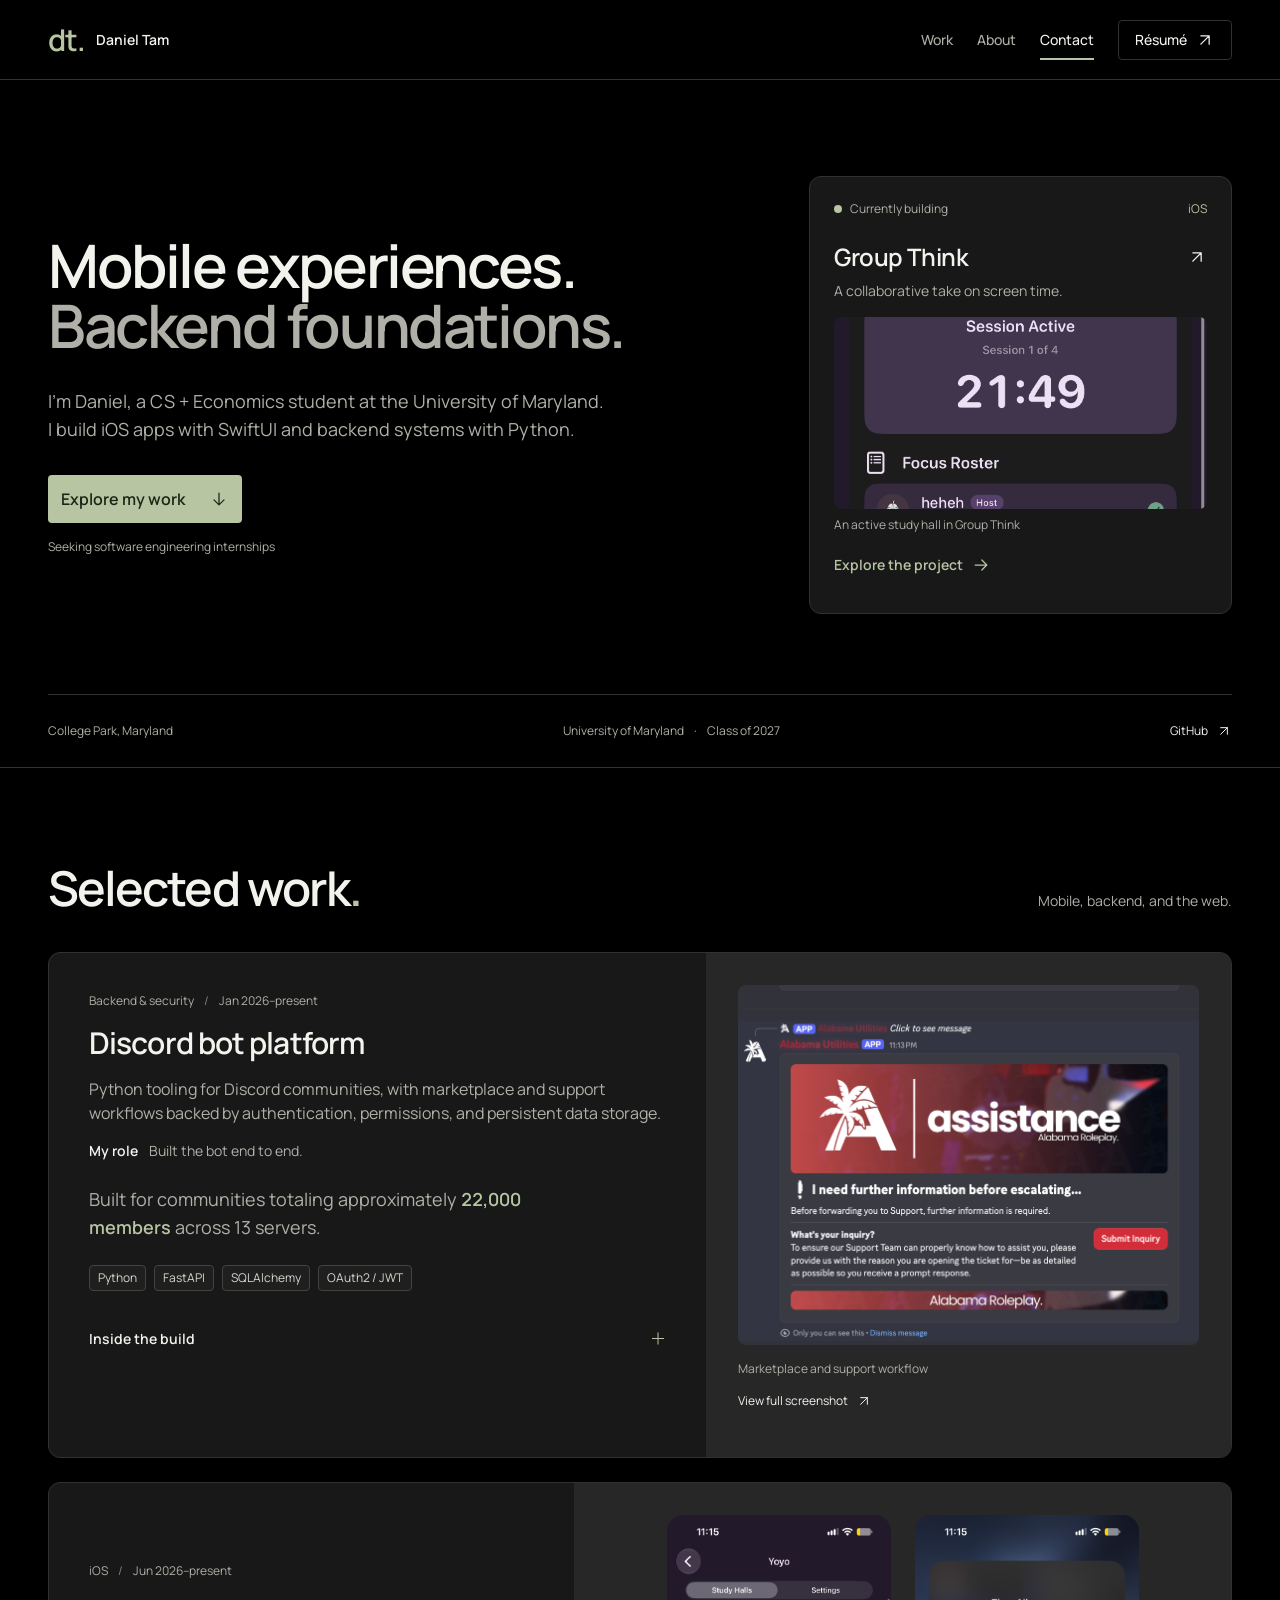
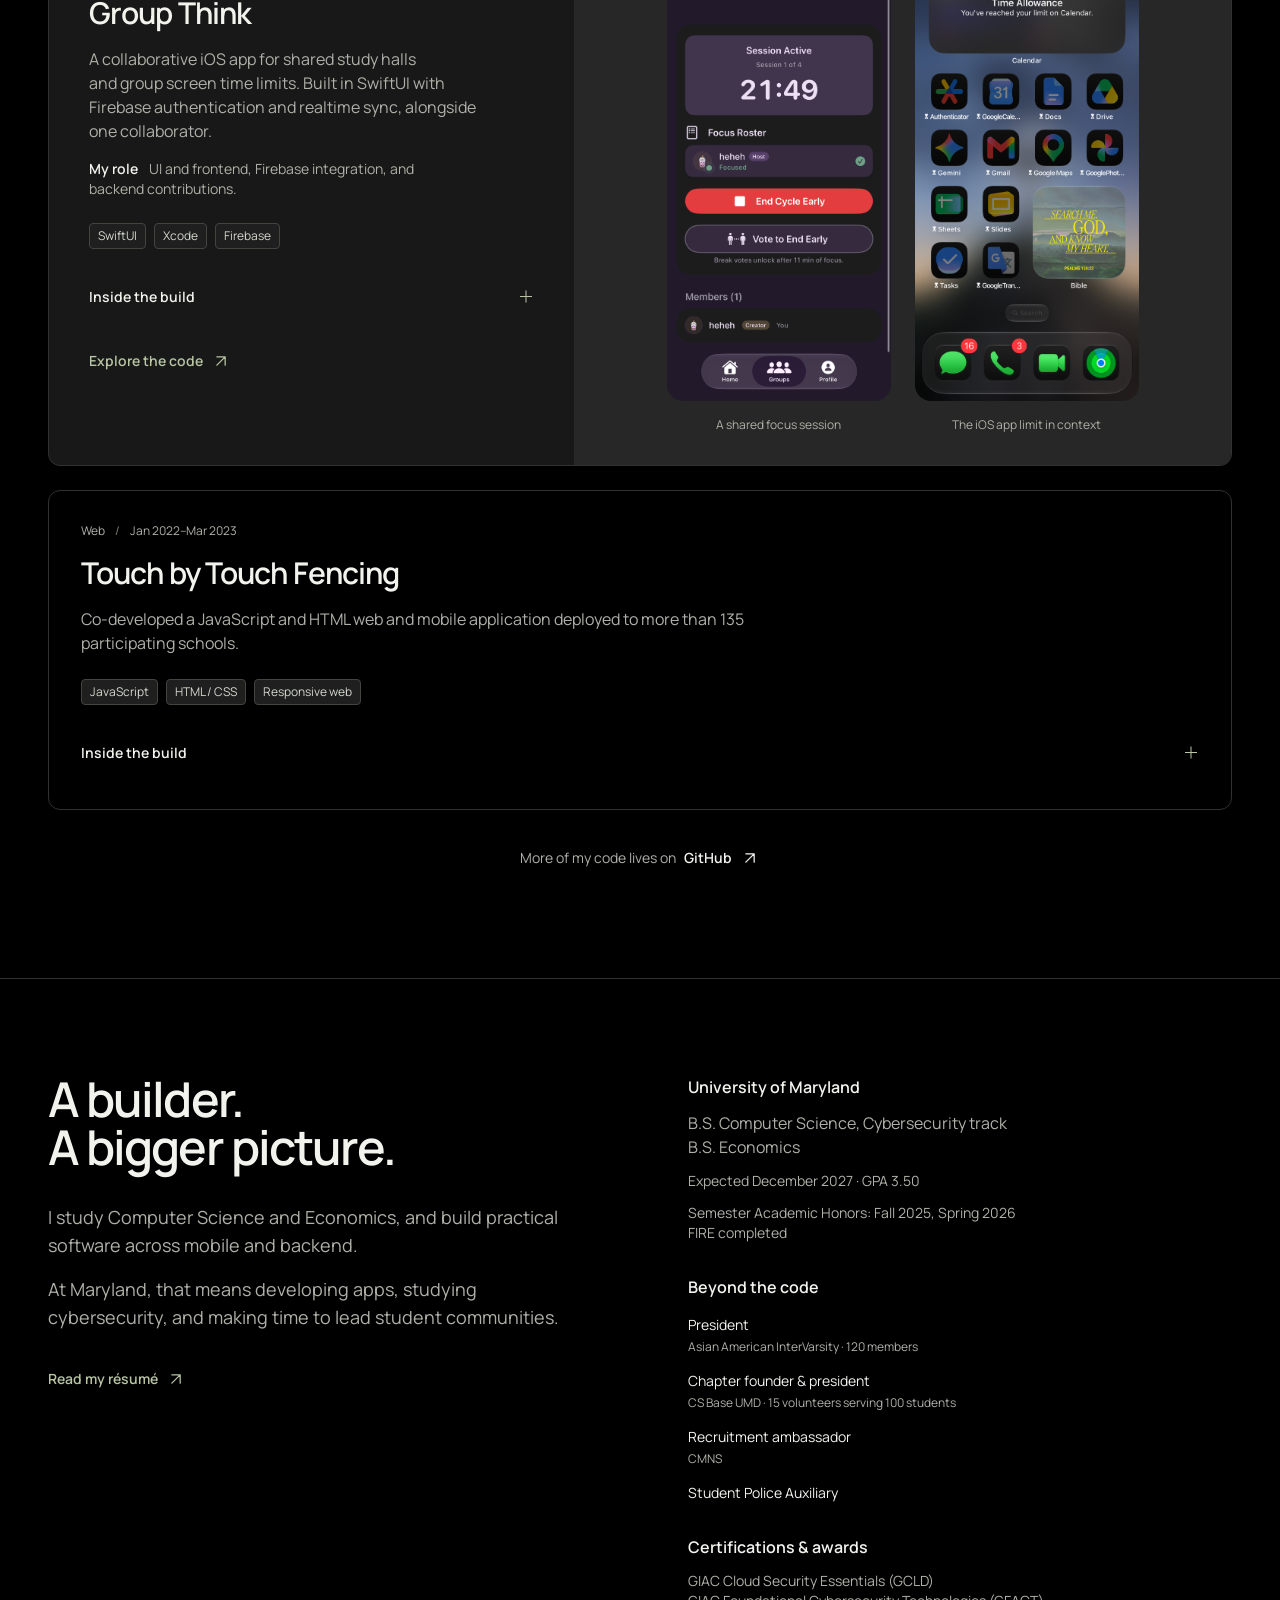
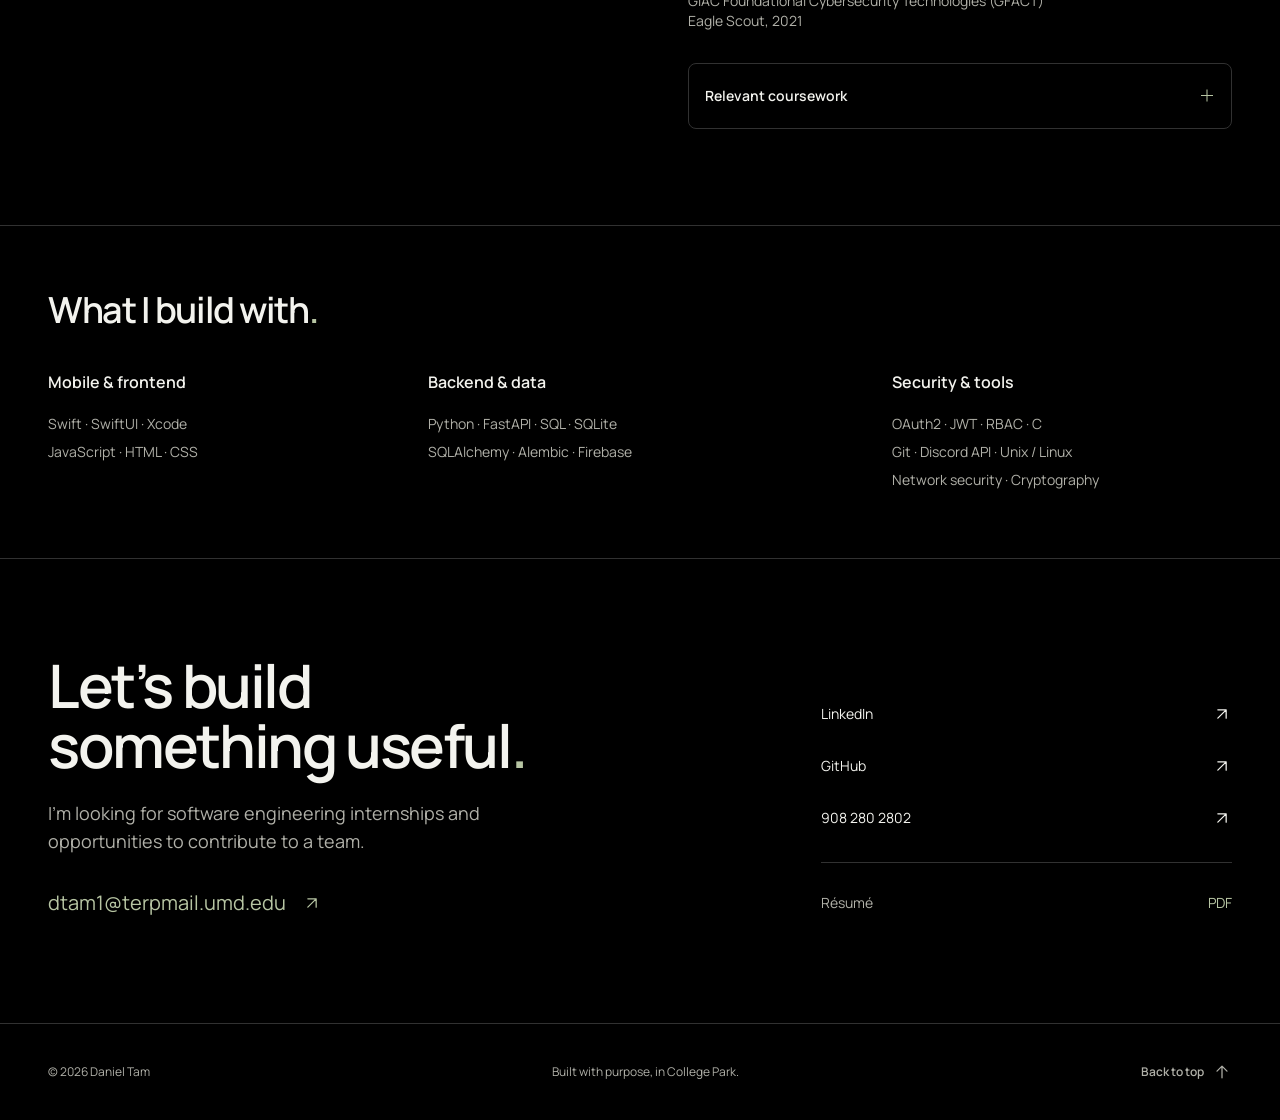
==== index.html @ 9e2cd115 "Upgrade SWE portfolio with real project showcases and accessible navigation" ====
<!DOCTYPE html>
<html lang="en">
  <head>
    <meta charset="UTF-8" />
    <meta name="viewport" content="width=device-width, initial-scale=1.0" />
    <meta name="description" content="Daniel Tam is a Computer Science and Economics student at the University of Maryland building iOS apps and Python backend systems. Explore his software engineering projects." />
    <meta name="theme-color" content="#000000" />
    <meta name="color-scheme" content="dark" />
    <meta property="og:title" content="Daniel Tam | Software engineering portfolio" />
    <meta property="og:description" content="Mobile experiences. Backend foundations. Selected software projects by Daniel Tam, CS + Economics at the University of Maryland." />
    <meta property="og:type" content="website" />
    <meta property="og:url" content="https://dtam27.github.io/portfolio/" />
    <meta property="og:image" content="https://dtam27.github.io/portfolio/assets/social-preview.jpg" />
    <meta property="og:image:width" content="1200" />
    <meta property="og:image:height" content="630" />
    <meta property="og:image:alt" content="Daniel Tam. Mobile experiences. Backend foundations. CS + Economics at the University of Maryland." />
    <meta name="twitter:card" content="summary_large_image" />
    <link rel="canonical" href="https://dtam27.github.io/portfolio/" />
    <title>Daniel Tam | Software engineering portfolio</title>
    <link rel="icon" href="assets/favicon.svg" type="image/svg+xml" />
    <link rel="preload" href="assets/manrope-latin.woff2" as="font" type="font/woff2" crossorigin />
    <link rel="stylesheet" href="styles.css" />
  </head>
  <body>
    <a class="skip-link" href="#main">Skip to content</a>
    <header class="site-header">
      <div class="wrap header-inner">
        <a class="logo" href="#top" aria-label="Daniel Tam, back to top"><span class="monogram" aria-hidden="true">dt.</span><span>Daniel Tam</span></a>
        <button class="nav-toggle" type="button" aria-expanded="false" aria-controls="site-nav" aria-label="Open menu" hidden><span class="nav-toggle-bar" aria-hidden="true"></span><span class="nav-toggle-bar" aria-hidden="true"></span></button>
        <nav class="site-nav" id="site-nav" aria-label="Primary">
          <ul class="nav-list">
            <li><a href="#projects">Work</a></li>
            <li><a href="#about">About</a></li>
            <li><a href="#contact">Contact</a></li>
            <li><a class="nav-resume" href="assets/resume.pdf" target="_blank" rel="noopener noreferrer">Résumé <svg class="icon" aria-hidden="true" viewBox="0 0 24 24"><path d="M7 17 17 7M7 7h10v10" /></svg></a></li>
          </ul>
        </nav>
      </div>
    </header>
    <main id="main" tabindex="-1">
      <section class="hero" id="top" aria-labelledby="hero-heading">
        <div class="wrap hero-layout">
          <div class="hero-copy">
            <h1 id="hero-heading">Mobile experiences.<br /><span>Backend foundations.</span></h1>
            <p class="hero-lede">I’m Daniel, a CS + Economics student at the University of Maryland. I build iOS apps with SwiftUI and backend systems with Python.</p>
            <a class="button button-primary" href="#projects">Explore my work <svg class="icon" aria-hidden="true" viewBox="0 0 24 24"><path d="M12 5v14m-6-6 6 6 6-6" /></svg></a>
            <p class="hero-note">Seeking software engineering internships</p>
          </div>
          <aside class="hero-aside" aria-label="Current project">
            <div class="workbench-top">
              <span class="status-dot" aria-hidden="true"></span>
              <span>Currently building</span>
              <span class="mini-label">iOS</span>
            </div>
            <a class="workbench-title" href="#group-think">Group Think <svg class="icon" aria-hidden="true" viewBox="0 0 24 24"><path d="M7 17 17 7M7 7h10v10" /></svg></a>
            <p>A collaborative take on screen time.</p>
            <a class="hero-project-image" href="#group-think" aria-label="See Group Think project and screenshots"><img src="assets/projects/group-think-study-hall.png" width="1179" height="2556" fetchpriority="high" alt="Group Think study hall showing an active focus session and the focus roster." /></a>
            <p class="workbench-caption">An active study hall in Group Think</p>
            <a class="text-link" href="#group-think">Explore the project <svg class="icon" aria-hidden="true" viewBox="0 0 24 24"><path d="M5 12h14m-6-6 6 6-6 6" /></svg></a>
          </aside>
        </div>
        <div class="wrap hero-foot">
          <span>College Park, Maryland</span>
          <span>University of Maryland <span class="dot-separator" aria-hidden="true">·</span> Class of 2027</span>
          <a href="https://github.com/dtam27" target="_blank" rel="noopener noreferrer">GitHub <svg class="icon" aria-hidden="true" viewBox="0 0 24 24"><path d="M7 17 17 7M7 7h10v10" /></svg></a>
        </div>
      </section>
      <section class="section projects-section" id="projects" aria-labelledby="projects-heading">
        <div class="wrap">
          <div class="section-heading">
            <h2 id="projects-heading">Selected work<span class="heading-period">.</span></h2>
            <p>Mobile, backend, and the web.</p>
          </div>
          <article class="project project-featured" id="discord-platform" aria-labelledby="discord-title">
            <div class="project-copy">
              <p class="project-meta">Backend &amp; security <span aria-hidden="true">/</span> Jan 2026–present</p>
              <h3 id="discord-title">Discord bot platform</h3>
              <p class="project-description">Python tooling for Discord communities, with marketplace and support workflows backed by authentication, permissions, and persistent data storage.</p>
              <p class="project-ownership"><strong>My role</strong> Built the bot end to end.</p>
              <p class="project-evidence">Built for communities totaling approximately <strong>22,000 members</strong> across 13 servers.</p>
              <ul class="tags" aria-label="Core technologies">
                <li>Python</li>
                <li>FastAPI</li>
                <li>SQLAlchemy</li>
                <li>OAuth2 / JWT</li>
              </ul>
              <details class="project-details">
                <summary>Inside the build <span class="details-symbol" aria-hidden="true"></span></summary>
                <div class="details-body">
                  <p>The platform combines Python and the Discord API with FastAPI services. SQLite and SQLAlchemy handle persistence, with Alembic for database migrations.</p>
                  <p>Security work includes OAuth2 and JWT authentication, role based access control, and protections against destructive server actions.</p>
                  <p>Used jishaku for live debugging and hot reloading during development and maintenance.</p>
                  <p class="scope-note">Community reach includes one server with 19,000 members, one with 700, and 11 additional servers. These figures describe combined membership.</p>
                </div>
              </details>
            </div>
            <figure class="bot-screenshot"><a href="assets/projects/discord-marketplace.png" target="_blank" rel="noopener noreferrer" aria-label="Open full Discord marketplace and support screenshot"><img src="assets/projects/discord-marketplace.png" width="928" height="1662" loading="lazy" alt="Discord bot interface showing a marketplace menu and an assistance flow with a Submit Inquiry button." /></a><figcaption>Marketplace and support workflow <a href="assets/projects/discord-marketplace.png" target="_blank" rel="noopener noreferrer">View full screenshot <svg class="icon" aria-hidden="true" viewBox="0 0 24 24"><path d="M7 17 17 7M7 7h10v10" /></svg></a></figcaption></figure>
          </article>
            <article class="project project-mobile" id="group-think" aria-labelledby="group-think-title">
              <div class="project-body">
                <p class="project-meta">iOS <span aria-hidden="true">/</span> Jun 2026–present</p>
                <h3 id="group-think-title">Group Think</h3>
                <p class="project-description">A collaborative iOS app for shared study halls and group screen time limits. Built in SwiftUI with Firebase authentication and realtime sync, alongside one collaborator.</p>
                <p class="project-ownership"><strong>My role</strong> UI and frontend, Firebase integration, and backend contributions.</p>
                <ul class="tags" aria-label="Core technologies">
                  <li>SwiftUI</li>
                  <li>Xcode</li>
                  <li>Firebase</li>
                </ul>
                <details class="project-details">
                  <summary>Inside the build <span class="details-symbol" aria-hidden="true"></span></summary>
                  <div class="details-body">
                    <p>Group Think manages and monitors group screen time limits. SwiftUI provides the native interface, while Firebase supports sign in and realtime state synchronization across devices.</p>
                    <p class="scope-note">An ongoing project, developed with one collaborator since June 2026.</p>
                  </div>
                </details>
                <a class="text-link project-source" href="https://github.com/Eliu1117/GroupThink" target="_blank" rel="noopener noreferrer">Explore the code <svg class="icon" aria-hidden="true" viewBox="0 0 24 24"><path d="M7 17 17 7M7 7h10v10" /></svg></a>
              </div>
              <div class="app-gallery"><figure class="study-hall-shot"><a href="assets/projects/group-think-study-hall.png" target="_blank" rel="noopener noreferrer" aria-label="Open full Group Think study hall screenshot"><img src="assets/projects/group-think-study-hall.png" width="1179" height="2556" loading="lazy" alt="Group Think active study hall with a focus session timer, participant roster, and an option to vote to end the session early." /></a><figcaption>A shared focus session</figcaption></figure><figure class="app-limit-shot"><a href="assets/projects/group-think-app-limit.png" target="_blank" rel="noopener noreferrer" aria-label="Open full iOS app limit screenshot"><img src="assets/projects/group-think-app-limit.png" width="1179" height="2556" loading="lazy" alt="Full iPhone home screen with a Time Allowance notice stating that the Calendar app limit has been reached." /></a><figcaption>The iOS app limit in context</figcaption></figure></div>
            </article>
            <article class="project project-web" id="touch-by-touch" aria-labelledby="fencing-title">
              <div class="project-body">
                <p class="project-meta">Web <span aria-hidden="true">/</span> Jan 2022–Mar 2023</p>
                <h3 id="fencing-title">Touch by Touch Fencing</h3>
                <p class="project-description">Co-developed a JavaScript and HTML web and mobile application deployed to more than 135 participating schools.</p>
                <ul class="tags" aria-label="Core technologies">
                  <li>JavaScript</li>
                  <li>HTML / CSS</li>
                  <li>Responsive web</li>
                </ul>
                <details class="project-details">
                  <summary>Inside the build <span class="details-symbol" aria-hidden="true"></span></summary>
                  <div class="details-body">
                    <p>Co-developed web and mobile experiences using JavaScript and HTML, and ran live competition test cases to validate backend data accuracy.</p>
                    <p class="scope-note">Developer and tester, January 2022 through March 2023.</p>
                  </div>
                </details>
              </div>
            </article>
          <p class="projects-footer">More of my code lives on <a class="text-link" href="https://github.com/dtam27" target="_blank" rel="noopener noreferrer">GitHub <svg class="icon" aria-hidden="true" viewBox="0 0 24 24"><path d="M7 17 17 7M7 7h10v10" /></svg></a></p>
        </div>
      </section>
      <section class="section about-section" id="about" aria-labelledby="about-heading">
        <div class="wrap about-layout">
          <div class="about-intro">
            <h2 id="about-heading">A builder.<br />A bigger picture.</h2>
            <p>I study Computer Science and Economics, and build practical software across mobile and backend.</p>
            <p>At Maryland, that means developing apps, studying cybersecurity, and making time to lead student communities.</p>
            <a class="text-link" href="assets/resume.pdf" target="_blank" rel="noopener noreferrer">Read my résumé <svg class="icon" aria-hidden="true" viewBox="0 0 24 24"><path d="M7 17 17 7M7 7h10v10" /></svg></a>
          </div>
          <div class="about-facts">
            <div class="fact-group">
              <h3>University of Maryland</h3>
              <p>B.S. Computer Science, Cybersecurity track<br />B.S. Economics</p>
              <p class="fact-meta">Expected December 2027 <span aria-hidden="true">·</span> GPA 3.50</p>
              <p class="fact-meta">Semester Academic Honors: Fall 2025, Spring 2026<br />FIRE completed</p>
            </div>
            <div class="fact-group">
              <h3>Beyond the code</h3>
              <ul class="experience-list">
                <li><span>President</span><span>Asian American InterVarsity · 120 members</span></li>
                <li><span>Chapter founder &amp; president</span><span>CS Base UMD · 15 volunteers serving 100 students</span></li>
                <li><span>Recruitment ambassador</span><span>CMNS</span></li>
                <li><span>Student Police Auxiliary</span></li>
              </ul>
            </div>
            <div class="fact-group awards-group">
              <h3>Certifications &amp; awards</h3>
              <p>GIAC Cloud Security Essentials (GCLD)<br />GIAC Foundational Cybersecurity Technologies (GFACT)<br />Eagle Scout, 2021</p>
            </div>
            <details class="coursework">
              <summary>Relevant coursework <span class="details-symbol" aria-hidden="true"></span></summary>
              <p>Programming Language Technologies &amp; Paradigms · Design &amp; Analysis of Computer Algorithms · Economics of Big Data · Econometrics · Computer and Network Security · Cryptography</p>
            </details>
          </div>
        </div>
      </section>
      <section class="section skills-section" id="skills" aria-labelledby="skills-heading">
        <div class="wrap">
          <div class="section-heading">
            <h2 id="skills-heading">What I build with<span class="heading-period">.</span></h2>
          </div>
          <div class="skills-grid">
            <div class="skill-group">
              <h3>Mobile &amp; frontend</h3>
              <p>Swift · SwiftUI · Xcode<br />JavaScript · HTML · CSS</p>
            </div>
            <div class="skill-group">
              <h3>Backend &amp; data</h3>
              <p>Python · FastAPI · SQL · SQLite<br />SQLAlchemy · Alembic · Firebase</p>
            </div>
            <div class="skill-group">
              <h3>Security &amp; tools</h3>
              <p>OAuth2 · JWT · RBAC · C<br />Git · Discord API · Unix / Linux<br />Network security · Cryptography</p>
            </div>
          </div>
        </div>
      </section>
      <section class="section contact-section" id="contact" aria-labelledby="contact-heading">
        <div class="wrap contact-layout">
          <div>
            <h2 id="contact-heading">Let’s build<br />something useful<span class="heading-period">.</span></h2>
            <p>I’m looking for software engineering internships and opportunities to contribute to a team.</p>
            <a class="contact-email" href="mailto:dtam1@terpmail.umd.edu">dtam1@terpmail.umd.edu <svg class="icon" aria-hidden="true" viewBox="0 0 24 24"><path d="M7 17 17 7M7 7h10v10" /></svg></a>
          </div>
          <div class="contact-links">
            <a href="https://linkedin.com/in/dtam27" target="_blank" rel="noopener noreferrer">LinkedIn <svg class="icon" aria-hidden="true" viewBox="0 0 24 24"><path d="M7 17 17 7M7 7h10v10" /></svg></a>
            <a href="https://github.com/dtam27" target="_blank" rel="noopener noreferrer">GitHub <svg class="icon" aria-hidden="true" viewBox="0 0 24 24"><path d="M7 17 17 7M7 7h10v10" /></svg></a>
            <a href="tel:+19082802802">908 280 2802 <svg class="icon" aria-hidden="true" viewBox="0 0 24 24"><path d="M7 17 17 7M7 7h10v10" /></svg></a>
            <div class="resume-downloads" id="resume">
              <span>Résumé</span>
              <div>
                <a href="assets/resume.pdf" target="_blank" rel="noopener noreferrer">PDF</a>
              </div>
            </div>
          </div>
        </div>
      </section>
    </main>
    <footer class="site-footer">
      <div class="wrap footer-inner">
        <p>© <span id="year">2026</span> Daniel Tam</p>
        <span>Built with purpose, in College Park.</span>
        <a class="text-link" href="#top">Back to top <svg class="icon" aria-hidden="true" viewBox="0 0 24 24"><path d="M12 19V5m-6 6 6-6 6 6" /></svg></a>
      </div>
    </footer>
    <script src="app.js" defer></script>
  </body>
</html>
---- styles.css ----
@font-face {
  font-family: Manrope;
  font-style: normal;
  font-weight: 400 700;
  font-display: swap;
  src: url("assets/manrope-latin.woff2") format("woff2")
}

:root {
  --bg: #000000;
  --surface: #181818;
  --surface-hover: #1f1f1f;
  --text: #f3f3ee;
  --muted: #b0b0a8;
  --line: #313131;
  --accent: #b7c5a3;
  --accent-ink: #1b2616;
  --font: Manrope,system-ui,sans-serif;
  --wrap: 1184px;
  --header-h: 80px;
  --ease: cubic-bezier(.32,.72,0,1)
}

*,*::before,*::after {
  box-sizing: border-box
}

html {
  scroll-behavior: smooth;
  scroll-padding-top: calc(var(--header-h) + 24px);
  scrollbar-color: #595e52 var(--bg)
}

body {
  margin: 0;
  background: var(--bg);
  color: var(--text);
  font-family: var(--font);
  font-size: 16px;
  line-height: 24px;
  -webkit-font-smoothing: antialiased
}

::selection {
  background: var(--accent);
  color: var(--accent-ink)
}

a {
  color: inherit;
  text-decoration: none;
  text-underline-offset: 4px;
  transition: color 240ms var(--ease),background-color 240ms var(--ease)
}

@media (hover: hover) and (pointer: fine) {
  a:hover {
    color: var(--accent)
  }
}

a,button,summary {
  touch-action: manipulation;
}

a:active,button:active {
  transform: translateY(1px)
}

a:focus-visible,button:focus-visible,summary:focus-visible {
  outline: 2px solid var(--accent);
  outline-offset: 4px;
  border-radius: 4px
}

[tabindex="-1"]:focus {
  outline: none
}

button {
  font: inherit;
  color: inherit
}

p {
  margin: 0;
  text-wrap: pretty
}

h1,h2,h3 {
  margin: 0;
  font-weight: 600;
  text-wrap: balance
}

ul {
  margin: 0;
  padding: 0;
  list-style: none
}

.wrap {
  width: min(calc(100% - 96px),var(--wrap));
  margin-inline: auto
}

.icon {
  width: 20px;
  height: 20px;
  fill: none;
  stroke: currentColor;
  stroke-width: 1.5;
  stroke-linecap: round;
  stroke-linejoin: round;
  flex: none
}

.text-link {
  display: inline-flex;
  align-items: center;
  gap: 8px;
  min-height: 48px;
  font-size: 14px;
  font-weight: 600
}

.skip-link {
  position: fixed;
  top: 16px;
  left: 16px;
  z-index: 100;
  padding: 12px 16px;
  background: var(--accent);
  color: var(--accent-ink);
  transform: translateY(-200%);
  border-radius: 4px
}

.skip-link:focus {
  transform: translateY(0)
}

.site-header {
  position: sticky;
  top: 0;
  z-index: 20;
  height: var(--header-h);
  background: var(--bg);
  border-bottom: 1px solid var(--line)
}

.header-inner {
  height: 100%;
  display: flex;
  align-items: center;
  justify-content: space-between;
  gap: 24px
}

.logo {
  display: inline-flex;
  align-items: center;
  gap: 12px;
  min-height: 48px;
  font-weight: 600;
  font-size: 14px
}

.monogram {
  color: var(--accent);
  font-size: 30px;
  line-height: 36px;
  letter-spacing: -.04em
}

.nav-list {
  display: flex;
  align-items: center;
  gap: 24px
}

.nav-list a {
  position: relative;
  display: inline-flex;
  align-items: center;
  gap: 8px;
  min-height: 48px;
  color: var(--muted);
  font-size: 14px;
  font-weight: 500
}

.nav-list a[aria-current="location"] {
  color: var(--text)
}

@media (hover: hover) and (pointer: fine) {
  .nav-list a:hover {
    color: var(--text)
  }
}

.nav-list a[aria-current="location"]::after {
  content: "";
  position: absolute;
  bottom: 4px;
  left: 0;
  right: 0;
  height: 2px;
  background: var(--accent)
}

.nav-list .nav-resume {
  color: var(--text);
  padding: 0 16px;
  border: 1px solid var(--line);
  border-radius: 4px;
  min-height: 40px
}

@media (hover: hover) and (pointer: fine) {
  .nav-resume:hover {
    background: var(--surface)
  }
}

.nav-toggle {
  display: none;
  width: 48px;
  height: 48px;
  padding: 0;
  background: none;
  border: 1px solid var(--line);
  border-radius: 4px;
  cursor: pointer;
  position: relative
}

.nav-toggle-bar {
  position: absolute;
  width: 20px;
  height: 1px;
  background: var(--text);
  left: 12px;
  top: 18px;
  transition: transform 200ms var(--ease)
}

.nav-toggle-bar+.nav-toggle-bar {
  top: 26px
}

.nav-toggle[aria-expanded="true"] .nav-toggle-bar {
  transform: translateY(4px) rotate(45deg)
}

.nav-toggle[aria-expanded="true"] .nav-toggle-bar+.nav-toggle-bar {
  transform: translateY(-4px) rotate(-45deg)
}

.hero-layout {
  display: grid;
  grid-template-columns: minmax(0,1.65fr) minmax(0,1fr);
  gap: 64px;
  align-items: center;
  padding-top: 96px;
  padding-bottom: 80px
}

.hero h1 {
  max-width: 680px;
  font-size: 60px;
  line-height: 1;
  letter-spacing: -.04em
}

.hero h1>span {
  color: var(--muted)
}

.hero-lede {
  max-width: 560px;
  margin-top: 32px;
  font-size: 18px;
  line-height: 28px;
  color: var(--muted)
}

.button {
  display: inline-flex;
  align-items: center;
  justify-content: center;
  gap: 24px;
  min-height: 48px;
  padding: 8px 12px;
  font-size: 16px;
  line-height: 24px;
  font-weight: 600;
  border: 1px solid transparent;
  border-radius: 4px;
  transition: background-color 240ms var(--ease),color 240ms var(--ease),transform 240ms var(--ease)
}

.button:active {
  transition-duration: 120ms;
}

summary:active {
  color: var(--accent);
}

.button-primary {
  margin-top: 32px;
  background: var(--accent);
  color: var(--accent-ink)
}

@media (hover: hover) and (pointer: fine) {
  .button-primary:hover {
    background: #cfdbc1;
    color: var(--accent-ink)
  }
}

.hero-note {
  margin-top: 16px;
  font-size: 12px;
  line-height: 16px;
  color: var(--muted)
}

.hero-aside {
  min-width: 0;
  padding: 24px;
  background: var(--surface);
  border: 1px solid var(--line);
  border-radius: 12px
}

.workbench-top {
  display: flex;
  align-items: center;
  gap: 8px;
  font-size: 12px;
  line-height: 16px;
  color: var(--muted)
}

.status-dot {
  width: 8px;
  height: 8px;
  border-radius: 50%;
  background: var(--accent);
  flex: none
}

.mini-label {
  margin-left: auto;
  color: var(--accent)
}

.workbench-title {
  display: flex;
  align-items: center;
  justify-content: space-between;
  gap: 16px;
  margin-top: 24px;
  font-size: 24px;
  line-height: 32px;
  font-weight: 600;
  letter-spacing: -.02em
}

.hero-aside>p:not(.workbench-caption) {
  margin-top: 8px;
  font-size: 14px;
  line-height: 20px;
  color: var(--muted)
}

.workbench-caption {
  font-size: 12px;
  line-height: 16px;
  color: var(--muted);
  margin-top: 8px
}

.hero-aside .text-link {
  margin-top: 8px;
  color: var(--accent)
}

.hero-project-image {
  display: block;
  margin-top: 16px;
  overflow: hidden;
  border-radius: 8px;
}

.hero-project-image img {
  display: block;
  width: 100%;
  height: 192px;
  object-fit: cover;
  object-position: center 35%;
}

.bot-screenshot {
  margin: 0;
  padding: 32px;
  background: #272727;
  align-self: stretch;
}

.bot-screenshot > a {
  display: block;
  border-radius: 8px;
  overflow: hidden;
}

.bot-screenshot img {
  width: 100%;
  height: 360px;
  display: block;
  object-fit: cover;
  object-position: center bottom;
}

.bot-screenshot figcaption {
  display: flex;
  flex-direction: column;
  align-items: flex-start;
  margin-top: 16px;
  color: var(--muted);
  font-size: 12px;
  line-height: 16px;
}

.bot-screenshot figcaption a {
  min-height: 48px;
  display: inline-flex;
  align-items: center;
  gap: 8px;
  color: var(--text);
}

.bot-screenshot figcaption .icon {
  width: 16px;
  height: 16px;
}

.project-mobile {
  display: grid;
  grid-template-columns: 1fr 1.25fr;
  margin-top: 24px;
  background: var(--surface);
}

.project-mobile .project-body {
  padding: 40px;
  align-self: center;
}

.project-source {
  color: var(--accent);
  margin-top: 16px;
}

.app-gallery {
  display: flex;
  align-items: center;
  justify-content: center;
  gap: 24px;
  padding: 32px;
  background: #272727;
  min-width: 0;
}

.app-gallery figure {
  margin: 0;
  min-width: 0;
}

.app-gallery a {
  display: block;
  border-radius: 16px;
}

.app-gallery img {
  display: block;
  width: 224px;
  max-width: 100%;
  height: auto;
  border-radius: 16px;
}

.app-gallery figcaption {
  margin-top: 16px;
  color: var(--muted);
  font-size: 12px;
  line-height: 16px;
  text-align: center;
}

.project-web {
  margin-top: 24px;
}

.project-web .project-description {
  max-width: 72ch;
}

.hero-foot {
  display: flex;
  align-items: center;
  justify-content: space-between;
  gap: 24px;
  border-top: 1px solid var(--line);
  padding-block: 24px;
  font-size: 12px;
  line-height: 16px;
  color: var(--muted)
}

.hero-foot a {
  display: inline-flex;
  align-items: center;
  gap: 8px;
  min-height: 24px;
  color: var(--text)
}

.hero-foot .icon {
  width: 16px;
  height: 16px
}

.dot-separator {
  margin-inline: 8px
}

.section {
  padding-block: 96px;
  border-top: 1px solid var(--line)
}

.section-heading {
  display: flex;
  align-items: baseline;
  justify-content: space-between;
  gap: 24px;
  margin-bottom: 40px
}

.section h2 {
  font-size: 48px;
  line-height: 1;
  letter-spacing: -.04em
}

.heading-period {
  color: var(--accent)
}

.section-heading>p {
  font-size: 14px;
  line-height: 20px;
  color: var(--muted)
}

.project {
  min-width: 0;
  border: 1px solid var(--line);
  border-radius: 12px;
  overflow: hidden
}

.project-featured {
  display: grid;
  grid-template-columns: 1.25fr 1fr;
  background: var(--surface)
}

.project-copy {
  padding: 40px
}

.project-meta {
  font-size: 12px;
  line-height: 16px;
  color: var(--muted)
}

.project-meta>span {
  margin-inline: 8px;
  color: #818579
}

.project h3 {
  margin-top: 16px;
  font-size: 30px;
  line-height: 36px;
  letter-spacing: -.03em
}

.project-description {
  margin-top: 16px;
  color: var(--muted);
  max-width: 65ch
}

.project-ownership {
  margin-top: 16px;
  color: var(--muted);
  font-size: 14px;
  line-height: 20px;
}

.project-ownership strong {
  color: var(--text);
  font-weight: 600;
  margin-right: 8px;
}

.project-evidence {
  margin-top: 24px;
  font-size: 18px;
  line-height: 28px;
  color: var(--muted);
  max-width: 40ch
}

.project-evidence strong {
  font-weight: 600;
  color: var(--accent);
  font-variant-numeric: tabular-nums
}

.tags {
  display: flex;
  flex-wrap: wrap;
  gap: 8px;
  margin-top: 24px
}

.tags li {
  padding: 4px 8px;
  background: var(--surface-hover);
  border: 1px solid #42443e;
  border-radius: 4px;
  font-size: 12px;
  line-height: 16px;
  color: #d4d8cc
}

.project-details {
  margin-top: 24px
}

summary {
  display: flex;
  align-items: center;
  justify-content: space-between;
  gap: 16px;
  list-style: none;
  min-height: 48px;
  cursor: pointer;
  font-size: 14px;
  line-height: 20px;
  font-weight: 600
}

summary::-webkit-details-marker {
  display: none
}

.details-symbol {
  position: relative;
  width: 16px;
  height: 16px;
  flex: none;
  color: var(--accent)
}

.details-symbol::before,.details-symbol::after {
  content: "";
  position: absolute;
  background: currentColor;
  top: 7px;
  left: 2px;
  width: 12px;
  height: 1px;
  transition: transform 180ms var(--ease)
}

.details-symbol::after {
  transform: rotate(90deg)
}

details[open]>summary .details-symbol::after {
  transform: rotate(0)
}

@media (hover: hover) and (pointer: fine) {
  summary:hover {
    color: var(--accent)
  }
}

.details-body {
  padding-top: 8px;
  color: var(--muted);
  font-size: 14px;
  line-height: 20px
}

.details-body p+p {
  margin-top: 16px
}

.scope-note {
  font-size: 12px;
  line-height: 16px
}

.project-body {
  padding: 32px
}

.projects-footer {
  display: flex;
  align-items: center;
  justify-content: center;
  gap: 8px;
  margin-top: 24px;
  color: var(--muted);
  font-size: 14px;
  line-height: 20px
}

.projects-footer a {
  color: var(--text)
}

.about-layout {
  display: grid;
  grid-template-columns: 1fr 1fr;
  gap: 96px
}

.about-intro>p {
  margin-top: 32px;
  font-size: 18px;
  line-height: 28px;
  color: var(--muted);
  max-width: 48ch
}

.about-intro>p+p {
  margin-top: 16px
}

.about-intro .text-link {
  margin-top: 24px;
  color: var(--accent)
}

.fact-group {
  margin-bottom: 32px
}

.fact-group h3,.skill-group h3 {
  font-size: 16px;
  line-height: 24px;
  font-weight: 600
}

.fact-group>p {
  margin-top: 12px;
  color: var(--muted)
}

.fact-group .fact-meta {
  font-size: 14px;
  line-height: 20px
}

.experience-list {
  margin-top: 16px;
  display: grid;
  gap: 16px
}

.experience-list li {
  display: grid;
  gap: 4px;
  font-size: 14px;
  line-height: 20px
}

.experience-list li>span+span {
  font-size: 12px;
  line-height: 16px;
  color: var(--muted)
}

.awards-group p {
  font-size: 14px;
  line-height: 20px
}

.awards-group p>span {
  margin-inline: 8px
}

.coursework {
  padding: 8px 16px;
  border: 1px solid var(--line);
  border-radius: 8px
}

.coursework>p {
  padding-bottom: 16px;
  font-size: 14px;
  line-height: 20px;
  color: var(--muted)
}

.skills-section {
  padding-block: 64px
}

.skills-section h2 {
  font-size: 36px;
  line-height: 40px
}

.skills-grid {
  display: grid;
  grid-template-columns: 1fr 1.25fr 1fr;
  gap: 40px
}

.skill-group p {
  margin-top: 16px;
  font-size: 14px;
  line-height: 28px;
  color: var(--muted)
}

.contact-layout {
  display: grid;
  grid-template-columns: 1.65fr 1fr;
  gap: 96px;
  align-items: end
}

.contact-section h2 {
  font-size: 60px;
  line-height: 1
}

.contact-section p {
  margin-top: 24px;
  max-width: 48ch;
  font-size: 18px;
  line-height: 28px;
  color: var(--muted)
}

.contact-email {
  display: inline-flex;
  align-items: center;
  gap: 16px;
  min-height: 48px;
  margin-top: 24px;
  color: var(--accent);
  font-size: 20px;
  line-height: 28px;
  overflow-wrap: anywhere
}

.contact-links {
  display: flex;
  flex-direction: column;
  gap: 4px
}

.contact-links>a {
  display: flex;
  align-items: center;
  justify-content: space-between;
  gap: 16px;
  min-height: 48px;
  font-size: 14px;
  line-height: 20px
}

.resume-downloads {
  display: flex;
  align-items: center;
  justify-content: space-between;
  gap: 16px;
  margin-top: 16px;
  padding-top: 16px;
  border-top: 1px solid var(--line);
  font-size: 14px;
  line-height: 20px
}

.resume-downloads>span {
  color: var(--muted)
}

.resume-downloads>div {
  display: flex;
  gap: 16px
}

.resume-downloads a {
  display: inline-flex;
  align-items: center;
  min-height: 48px;
  color: var(--accent)
}

.site-footer {
  border-top: 1px solid var(--line);
  padding-block: 24px
}

.footer-inner {
  display: flex;
  align-items: center;
  justify-content: space-between;
  gap: 24px;
  font-size: 12px;
  line-height: 16px;
  color: var(--muted)
}

.footer-inner .text-link {
  font-size: 12px
}

@media(max-width:1100px) {
  .hero-layout {
    gap: 40px;
    grid-template-columns: 1.5fr 1fr
  }

  .hero h1 {
    font-size: 48px
  }

  .about-layout,.contact-layout {
    gap: 48px
  }

  .project-copy {
    padding: 32px
  }

  .skills-grid {
    gap: 24px
  }

  .contact-section h2 {
    font-size: 48px
  }
}

@media(max-width:800px) {
  :root {
    --header-h: 72px
  }

  .wrap {
    width: calc(100% - 48px)
  }

  .hero-layout {
    padding-top: 64px;
    padding-bottom: 48px;
    grid-template-columns: 1fr;
    gap: 40px
  }

  .hero h1 {
    font-size: 60px
  }

  .hero-lede {
    max-width: 560px
  }

  .hero-aside {
    max-width: none;
    display: grid;
    grid-template-columns: 1fr auto;
    column-gap: 24px;
    align-items: start
  }

  .workbench-top {
    grid-column: 1/-1
  }

  .workbench-title {
    grid-column: 1;
    justify-content: start
  }

  .hero-aside>p:not(.workbench-caption) {
    grid-column: 1
  }

  .workbench-caption {
    grid-column: 1
  }

  .hero-project-image {
    grid-column: 2;
    grid-row: 2 / 6;
    width: 208px;
  }

  .hero-project-image img {
    height: 208px;
  }

  .hero-aside .text-link {
    grid-column: 1
  }

  .hero-foot {
    flex-wrap: wrap;
    gap: 16px
  }

  .hero-foot>span:nth-child(2) {
    display: none
  }

  .section {
    padding-block: 64px
  }

  .project-featured {
    grid-template-columns: 1fr
  }

  .project-body {
    padding: 24px
  }

  .project h3 {
    font-size: 24px;
    line-height: 32px
  }

  .about-layout {
    gap: 48px
  }

  .about-intro h2 {
    font-size: 36px;
    line-height: 40px
  }

  .about-intro>p {
    font-size: 16px;
    line-height: 24px
  }

  .skills-grid {
    grid-template-columns: 1fr 1fr
  }

  .contact-layout {
    grid-template-columns: 1fr;
    gap: 32px
  }

  .contact-links {
    max-width: 480px
  }

  .contact-section h2 {
    font-size: 48px
  }

  .footer-inner>span {
    display: none
  }
}

@media(max-width:600px) {
  .header-inner {
    gap: 16px;
    position: relative
  }

  .logo {
    gap: 8px
  }

  .nav-list {
    gap: 16px
  }

  .nav-list a {
    font-size: 12px
  }

  .nav-list .nav-resume {
    padding: 0 8px
  }

  .site-header.has-menu .nav-toggle:not([hidden]) {
    display: block
  }

  .site-header.has-menu .site-nav {
    display: none;
    position: absolute;
    inset: calc(var(--header-h) - 1px) -24px auto;
    padding: 16px 24px 24px;
    background: var(--bg);
    border-bottom: 1px solid var(--line)
  }

  .site-header.has-menu .site-nav.is-open {
    display: block
  }

  .site-header.has-menu .nav-list {
    flex-direction: column;
    align-items: stretch;
    gap: 8px
  }

  .site-header.has-menu .nav-list a {
    display: flex;
    font-size: 18px;
    line-height: 28px;
    padding: 8px 12px
  }

  .site-header.has-menu .nav-list a[aria-current="location"]::after {
    display: none
  }

  .site-header.has-menu .nav-list .nav-resume {
    justify-content: space-between;
    margin-top: 8px
  }

  .hero-layout {
    padding-top: 48px;
    padding-bottom: 40px;
    gap: 40px
  }

  .hero h1 {
    font-size: 36px;
    line-height: 40px;
    letter-spacing: -.04em
  }

  .hero-lede {
    margin-top: 24px;
    font-size: 16px;
    line-height: 24px
  }

  .button-primary {
    margin-top: 24px
  }

  .hero-aside {
    display: block;
    padding: 24px
  }

  .hero-project-image {
    width: auto;
  }

  .hero-project-image img {
    height: 176px;
  }

  .project-mobile {
    grid-template-columns: 1fr;
  }

  .project-mobile .project-body {
    padding: 24px;
  }

  .app-gallery {
    padding: 24px;
    gap: 16px;
  }

  .bot-screenshot {
    padding: 24px;
  }

  .bot-screenshot img {
    height: 320px;
  }

  .site-header:not(.has-menu) {
    height: auto;
  }

  .site-header:not(.has-menu) .header-inner {
    flex-wrap: wrap;
    gap: 0;
  }

  .site-header:not(.has-menu) .site-nav {
    width: 100%;
  }

  .site-header:not(.has-menu) .nav-list {
    justify-content: space-between;
  }

  .workbench-title {
    justify-content: space-between
  }

  .hero-foot {
    padding-block: 16px
  }

  .hero-foot a {
    min-height: 48px
  }

  .section-heading {
    display: block;
    margin-bottom: 32px
  }

  .section h2 {
    font-size: 36px;
    line-height: 40px
  }

  .section-heading>p {
    margin-top: 12px
  }

  .project-copy {
    padding: 24px
  }

  .project-evidence {
    font-size: 16px;
    line-height: 24px
  }

  .project-body {
    padding: 24px
  }

  .about-layout {
    grid-template-columns: 1fr;
    gap: 40px
  }

  .about-intro>p {
    margin-top: 24px
  }

  .about-intro>p+p {
    margin-top: 16px
  }

  .fact-group {
    margin-bottom: 24px
  }

  .skills-grid {
    grid-template-columns: 1fr;
    gap: 32px
  }

  .skills-section h2 {
    font-size: 30px;
    line-height: 36px
  }

  .skills-section .section-heading {
    margin-bottom: 32px
  }

  .skill-group p {
    margin-top: 8px
  }

  .contact-section h2 {
    font-size: 36px;
    line-height: 40px
  }

  .contact-section p {
    font-size: 16px;
    line-height: 24px
  }

  .contact-email {
    font-size: 16px;
    line-height: 24px;
    gap: 8px
  }

  .footer-inner {
    gap: 16px
  }

  .footer-inner .text-link {
    gap: 8px
  }
}

@media(max-width:360px) {
  .wrap {
    width: calc(100% - 32px)
  }

  .site-header:not(.has-menu) .header-inner {
    flex-wrap: wrap;
    height: auto;
    gap: 0
  }

  .site-header:not(.has-menu) {
    height: auto
  }

  .hero h1 {
    font-size: 30px;
    line-height: 36px
  }

  .hero-aside {
    padding: 16px
  }

  .project-copy,.project-body {
    padding: 16px
  }

  .project-meta>span {
    margin-inline: 4px
  }

  .site-header.has-menu .site-nav {
    left: -16px;
    right: -16px
  }
}

@media(prefers-reduced-motion:reduce) {
  html {
    scroll-behavior: auto
  }

  *,*::before,*::after {
    animation: none!important;
    transition: none!important
  }
}
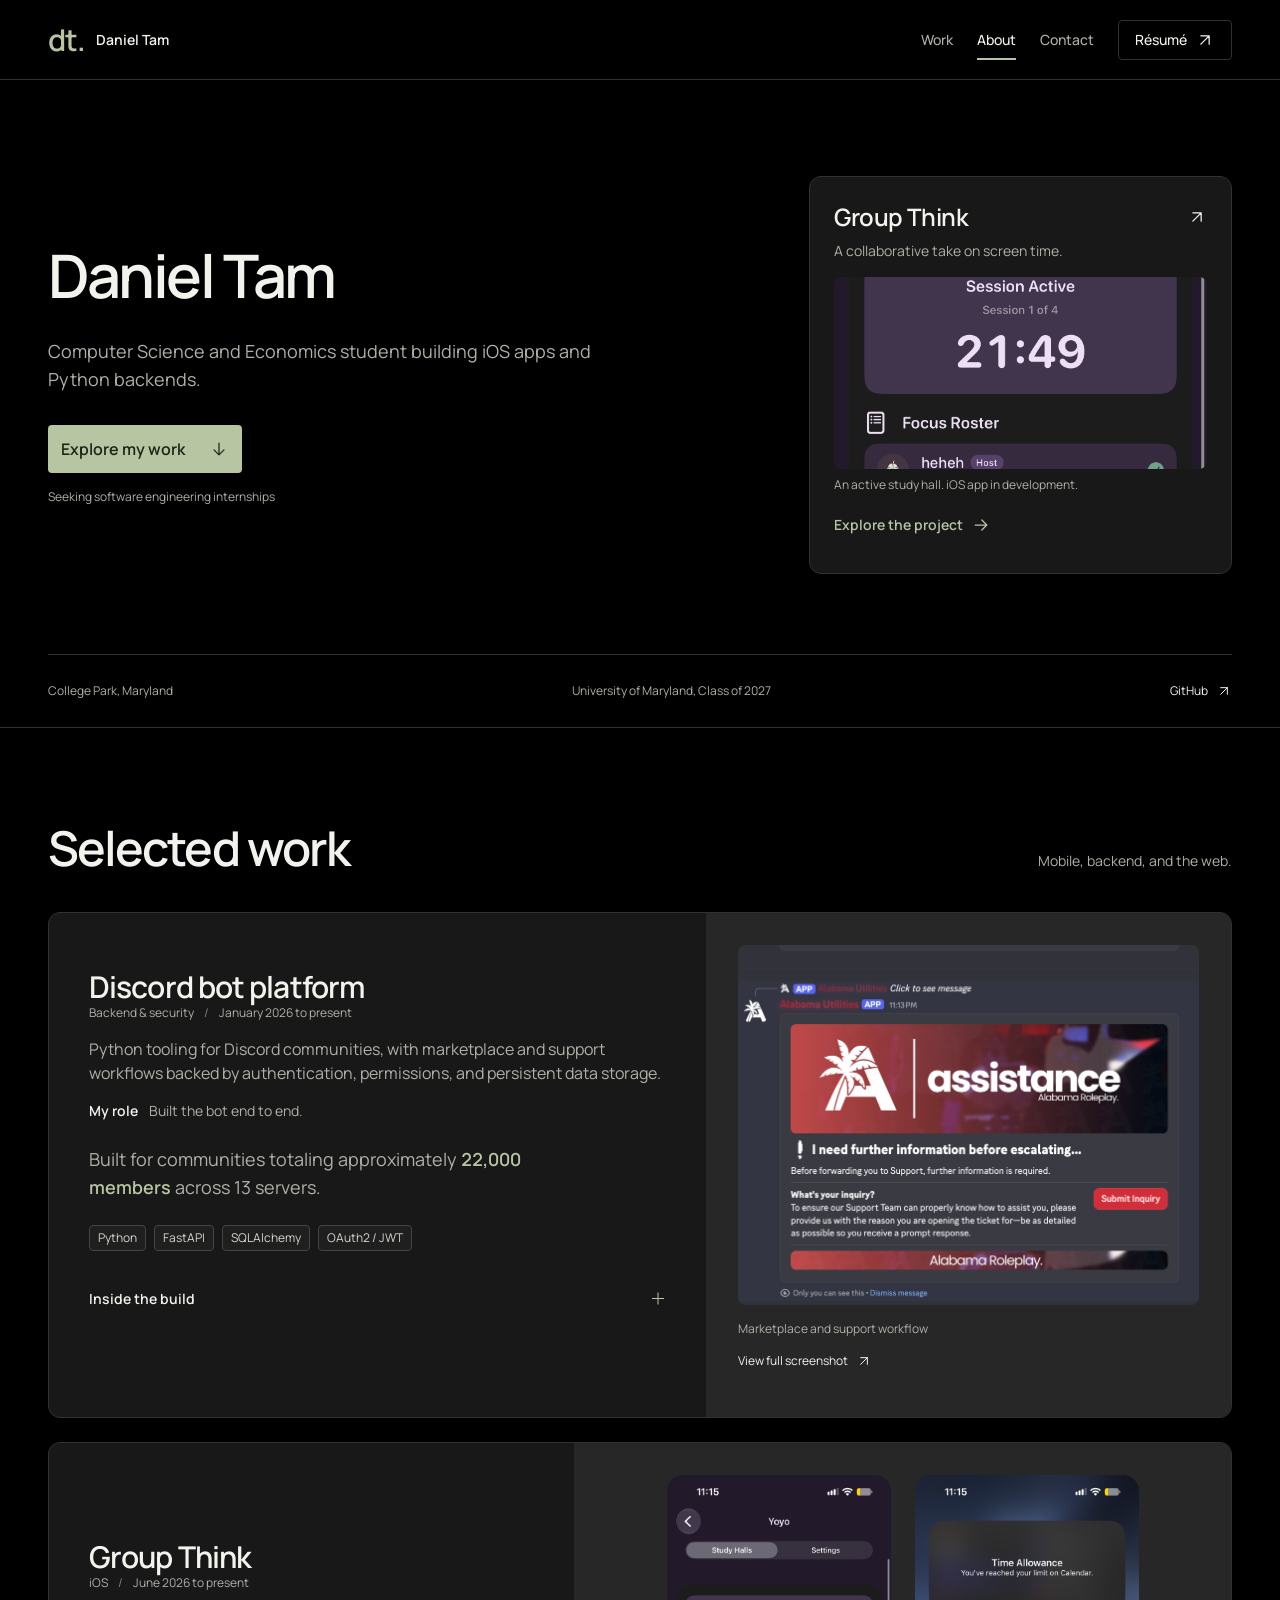
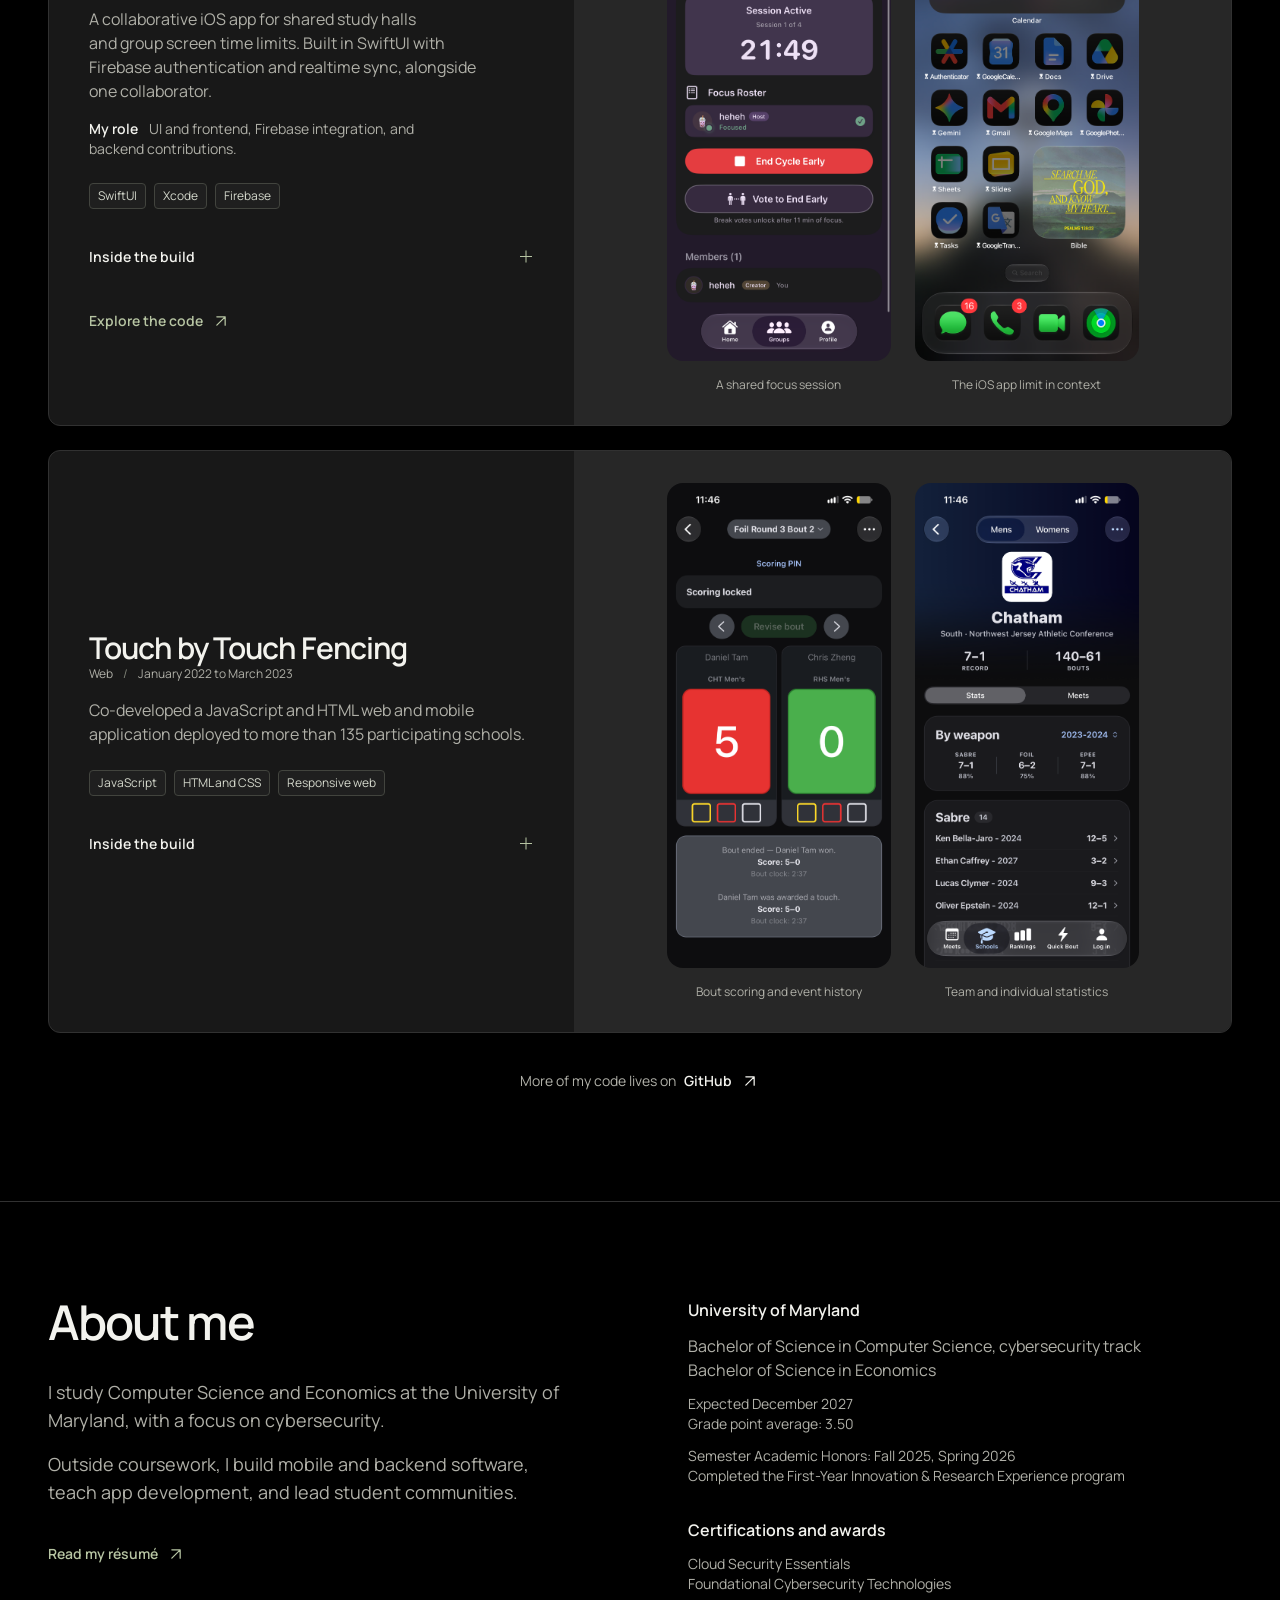
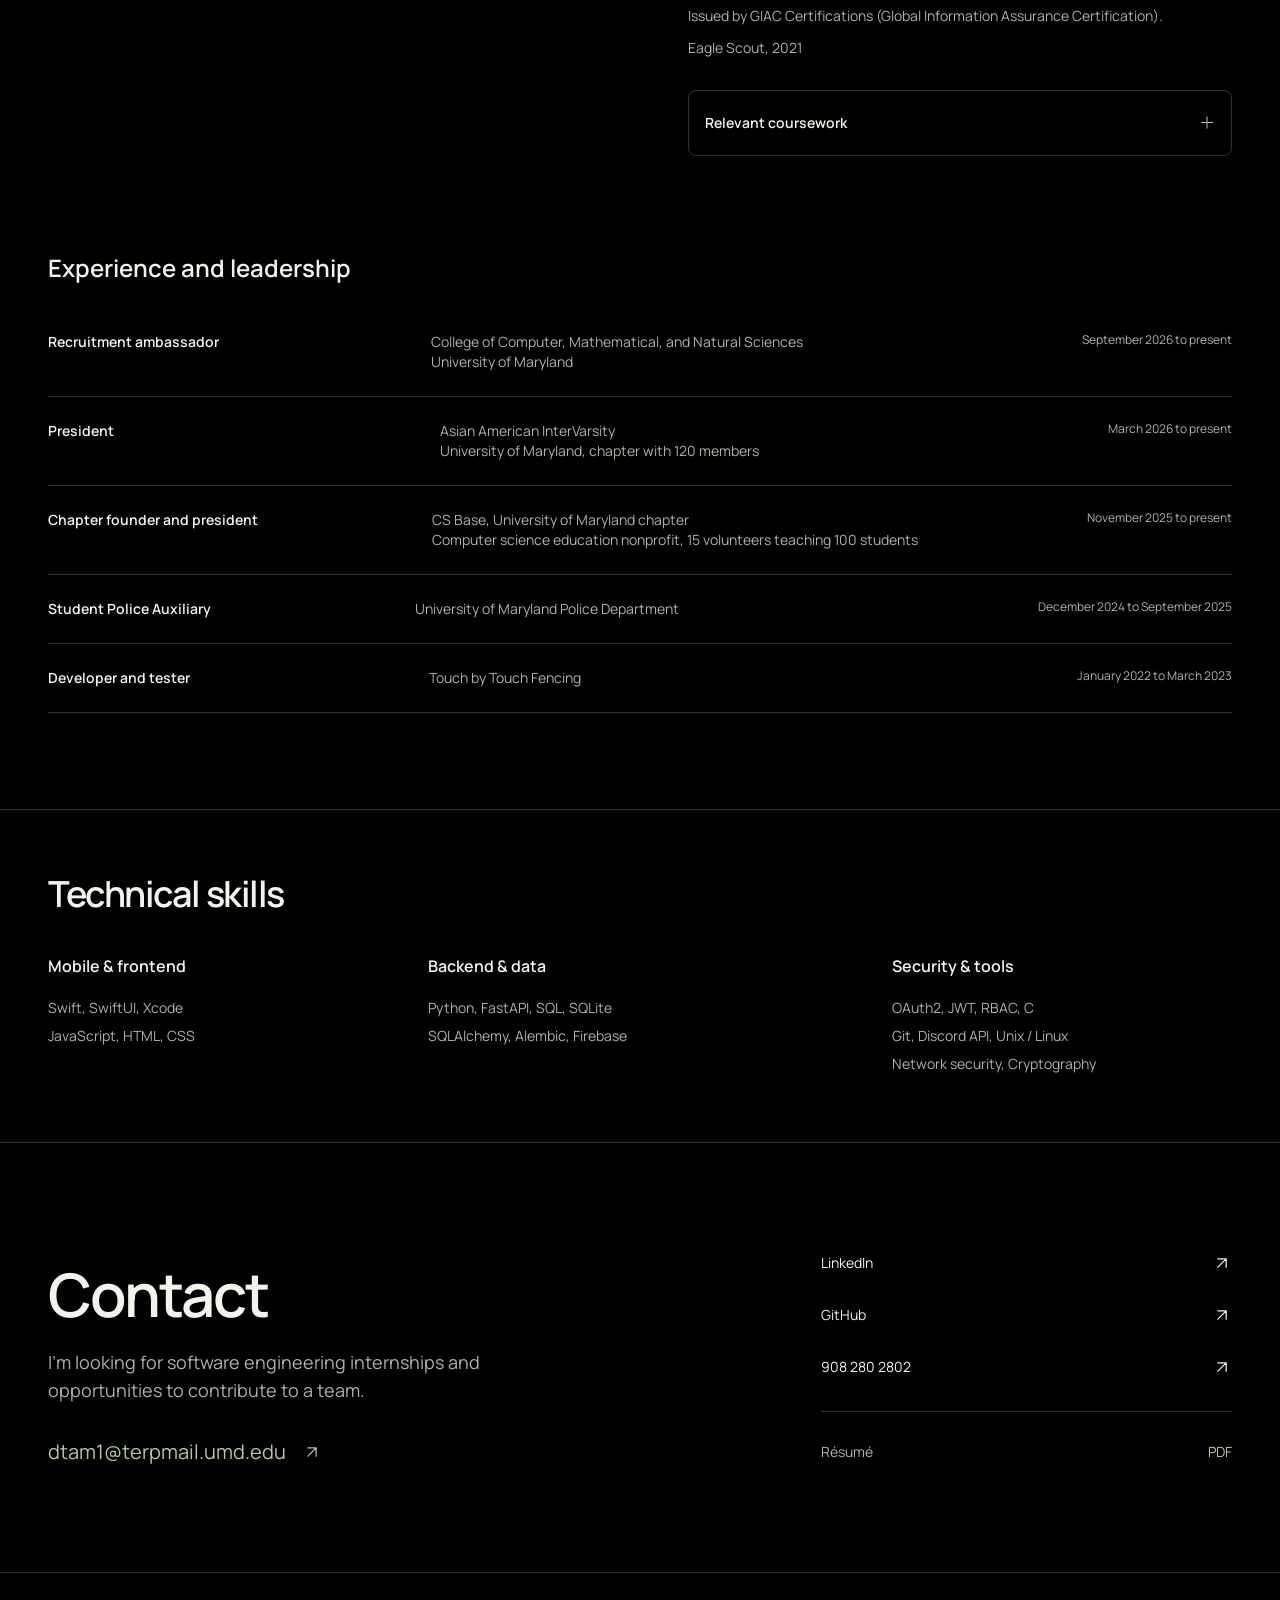
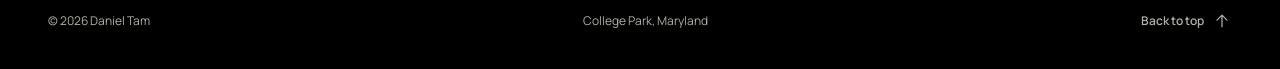
==== commit e73f68c5: "Clarify experience and project engineering details with Hallmark polish" ====
--- a/index.html
+++ b/index.html
@@ -7,13 +7,13 @@
     <meta name="theme-color" content="#000000" />
     <meta name="color-scheme" content="dark" />
     <meta property="og:title" content="Daniel Tam | Software engineering portfolio" />
-    <meta property="og:description" content="Mobile experiences. Backend foundations. Selected software projects by Daniel Tam, CS + Economics at the University of Maryland." />
+    <meta property="og:description" content="Software engineering projects by Daniel Tam, a Computer Science and Economics student at the University of Maryland." />
     <meta property="og:type" content="website" />
     <meta property="og:url" content="https://dtam27.github.io/portfolio/" />
     <meta property="og:image" content="https://dtam27.github.io/portfolio/assets/social-preview.jpg" />
     <meta property="og:image:width" content="1200" />
     <meta property="og:image:height" content="630" />
-    <meta property="og:image:alt" content="Daniel Tam. Mobile experiences. Backend foundations. CS + Economics at the University of Maryland." />
+    <meta property="og:image:alt" content="Daniel Tam. Computer Science and Economics at the University of Maryland. Software engineering portfolio." />
     <meta name="twitter:card" content="summary_large_image" />
     <link rel="canonical" href="https://dtam27.github.io/portfolio/" />
     <title>Daniel Tam | Software engineering portfolio</title>
@@ -41,40 +41,35 @@
       <section class="hero" id="top" aria-labelledby="hero-heading">
         <div class="wrap hero-layout">
           <div class="hero-copy">
-            <h1 id="hero-heading">Mobile experiences.<br /><span>Backend foundations.</span></h1>
-            <p class="hero-lede">I’m Daniel, a CS + Economics student at the University of Maryland. I build iOS apps with SwiftUI and backend systems with Python.</p>
+            <h1 id="hero-heading">Daniel Tam</h1>
+            <p class="hero-lede">Computer Science and Economics student building iOS apps and Python backends.</p>
             <a class="button button-primary" href="#projects">Explore my work <svg class="icon" aria-hidden="true" viewBox="0 0 24 24"><path d="M12 5v14m-6-6 6 6 6-6" /></svg></a>
             <p class="hero-note">Seeking software engineering internships</p>
           </div>
           <aside class="hero-aside" aria-label="Current project">
-            <div class="workbench-top">
-              <span class="status-dot" aria-hidden="true"></span>
-              <span>Currently building</span>
-              <span class="mini-label">iOS</span>
-            </div>
             <a class="workbench-title" href="#group-think">Group Think <svg class="icon" aria-hidden="true" viewBox="0 0 24 24"><path d="M7 17 17 7M7 7h10v10" /></svg></a>
             <p>A collaborative take on screen time.</p>
             <a class="hero-project-image" href="#group-think" aria-label="See Group Think project and screenshots"><img src="assets/projects/group-think-study-hall.png" width="1179" height="2556" fetchpriority="high" alt="Group Think study hall showing an active focus session and the focus roster." /></a>
-            <p class="workbench-caption">An active study hall in Group Think</p>
+            <p class="workbench-caption">An active study hall. iOS app in development.</p>
             <a class="text-link" href="#group-think">Explore the project <svg class="icon" aria-hidden="true" viewBox="0 0 24 24"><path d="M5 12h14m-6-6 6 6-6 6" /></svg></a>
           </aside>
         </div>
         <div class="wrap hero-foot">
           <span>College Park, Maryland</span>
-          <span>University of Maryland <span class="dot-separator" aria-hidden="true">·</span> Class of 2027</span>
+          <span>University of Maryland, Class of 2027</span>
           <a href="https://github.com/dtam27" target="_blank" rel="noopener noreferrer">GitHub <svg class="icon" aria-hidden="true" viewBox="0 0 24 24"><path d="M7 17 17 7M7 7h10v10" /></svg></a>
         </div>
       </section>
       <section class="section projects-section" id="projects" aria-labelledby="projects-heading">
         <div class="wrap">
           <div class="section-heading">
-            <h2 id="projects-heading">Selected work<span class="heading-period">.</span></h2>
+            <h2 id="projects-heading">Selected work</h2>
             <p>Mobile, backend, and the web.</p>
           </div>
           <article class="project project-featured" id="discord-platform" aria-labelledby="discord-title">
             <div class="project-copy">
-              <p class="project-meta">Backend &amp; security <span aria-hidden="true">/</span> Jan 2026–present</p>
               <h3 id="discord-title">Discord bot platform</h3>
+              <p class="project-meta">Backend &amp; security <span aria-hidden="true">/</span> January 2026 to present</p>
               <p class="project-description">Python tooling for Discord communities, with marketplace and support workflows backed by authentication, permissions, and persistent data storage.</p>
               <p class="project-ownership"><strong>My role</strong> Built the bot end to end.</p>
               <p class="project-evidence">Built for communities totaling approximately <strong>22,000 members</strong> across 13 servers.</p>
@@ -89,6 +84,8 @@
                 <div class="details-body">
                   <p>The platform combines Python and the Discord API with FastAPI services. SQLite and SQLAlchemy handle persistence, with Alembic for database migrations.</p>
                   <p>Security work includes OAuth2 and JWT authentication, role based access control, and protections against destructive server actions.</p>
+                  <h4>Configurable permissions across servers</h4>
+                  <p>Different servers needed different staff roles without duplicating authorization logic. I centralized named permissions, stored role mappings per server, and reused shared checks across command modules. Configuration changes invalidate the cached mappings.</p>
                   <p>Used jishaku for live debugging and hot reloading during development and maintenance.</p>
                   <p class="scope-note">Community reach includes one server with 19,000 members, one with 700, and 11 additional servers. These figures describe combined membership.</p>
                 </div>
@@ -98,8 +95,8 @@
           </article>
             <article class="project project-mobile" id="group-think" aria-labelledby="group-think-title">
               <div class="project-body">
-                <p class="project-meta">iOS <span aria-hidden="true">/</span> Jun 2026–present</p>
                 <h3 id="group-think-title">Group Think</h3>
+              <p class="project-meta">iOS <span aria-hidden="true">/</span> June 2026 to present</p>
                 <p class="project-description">A collaborative iOS app for shared study halls and group screen time limits. Built in SwiftUI with Firebase authentication and realtime sync, alongside one collaborator.</p>
                 <p class="project-ownership"><strong>My role</strong> UI and frontend, Firebase integration, and backend contributions.</p>
                 <ul class="tags" aria-label="Core technologies">
@@ -111,6 +108,8 @@
                   <summary>Inside the build <span class="details-symbol" aria-hidden="true"></span></summary>
                   <div class="details-body">
                     <p>Group Think manages and monitors group screen time limits. SwiftUI provides the native interface, while Firebase supports sign in and realtime state synchronization across devices.</p>
+                    <h4>Keeping session totals current</h4>
+                    <p>A summary could open before Firestore finished crediting a session, leaving the displayed total stale. I worked on a live profile listener so the summary reacts as the updated data arrives, with cleanup when the listener ends.</p>
                     <p class="scope-note">An ongoing project, developed with one collaborator since June 2026.</p>
                   </div>
                 </details>
@@ -120,12 +119,12 @@
             </article>
             <article class="project project-web" id="touch-by-touch" aria-labelledby="fencing-title">
               <div class="project-body">
-                <p class="project-meta">Web <span aria-hidden="true">/</span> Jan 2022–Mar 2023</p>
                 <h3 id="fencing-title">Touch by Touch Fencing</h3>
+              <p class="project-meta">Web <span aria-hidden="true">/</span> January 2022 to March 2023</p>
                 <p class="project-description">Co-developed a JavaScript and HTML web and mobile application deployed to more than 135 participating schools.</p>
                 <ul class="tags" aria-label="Core technologies">
                   <li>JavaScript</li>
-                  <li>HTML / CSS</li>
+                  <li>HTML and CSS</li>
                   <li>Responsive web</li>
                 </ul>
                 <details class="project-details">
@@ -136,6 +135,10 @@
                   </div>
                 </details>
               </div>
+              <div class="app-gallery fencing-gallery">
+                <figure><a href="assets/projects/touch-by-touch-scoring.png" target="_blank" rel="noopener noreferrer" aria-label="Open full Touch by Touch bout scoring screenshot"><img src="assets/projects/touch-by-touch-scoring.png" width="1179" height="2556" loading="lazy" alt="Touch by Touch bout view with red and green score panels, scoring status, and a completed bout event log." /></a><figcaption>Bout scoring and event history</figcaption></figure>
+                <figure><a href="assets/projects/touch-by-touch-school-stats.png" target="_blank" rel="noopener noreferrer" aria-label="Open full Touch by Touch school statistics screenshot"><img src="assets/projects/touch-by-touch-school-stats.png" width="1179" height="2556" loading="lazy" alt="Touch by Touch school profile showing a team record, results by fencing weapon, and individual fencer results." /></a><figcaption>Team and individual statistics</figcaption></figure>
+              </div>
             </article>
           <p class="projects-footer">More of my code lives on <a class="text-link" href="https://github.com/dtam27" target="_blank" rel="noopener noreferrer">GitHub <svg class="icon" aria-hidden="true" viewBox="0 0 24 24"><path d="M7 17 17 7M7 7h10v10" /></svg></a></p>
         </div>
@@ -143,55 +146,55 @@
       <section class="section about-section" id="about" aria-labelledby="about-heading">
         <div class="wrap about-layout">
           <div class="about-intro">
-            <h2 id="about-heading">A builder.<br />A bigger picture.</h2>
-            <p>I study Computer Science and Economics, and build practical software across mobile and backend.</p>
-            <p>At Maryland, that means developing apps, studying cybersecurity, and making time to lead student communities.</p>
+            <h2 id="about-heading">About me</h2>
+            <p>I study Computer Science and Economics at the University of Maryland, with a focus on cybersecurity.</p>
+            <p>Outside coursework, I build mobile and backend software, teach app development, and lead student communities.</p>
             <a class="text-link" href="assets/resume.pdf" target="_blank" rel="noopener noreferrer">Read my résumé <svg class="icon" aria-hidden="true" viewBox="0 0 24 24"><path d="M7 17 17 7M7 7h10v10" /></svg></a>
           </div>
           <div class="about-facts">
             <div class="fact-group">
               <h3>University of Maryland</h3>
-              <p>B.S. Computer Science, Cybersecurity track<br />B.S. Economics</p>
-              <p class="fact-meta">Expected December 2027 <span aria-hidden="true">·</span> GPA 3.50</p>
-              <p class="fact-meta">Semester Academic Honors: Fall 2025, Spring 2026<br />FIRE completed</p>
-            </div>
-            <div class="fact-group">
-              <h3>Beyond the code</h3>
-              <ul class="experience-list">
-                <li><span>President</span><span>Asian American InterVarsity · 120 members</span></li>
-                <li><span>Chapter founder &amp; president</span><span>CS Base UMD · 15 volunteers serving 100 students</span></li>
-                <li><span>Recruitment ambassador</span><span>CMNS</span></li>
-                <li><span>Student Police Auxiliary</span></li>
-              </ul>
+              <p>Bachelor of Science in Computer Science, cybersecurity track<br />Bachelor of Science in Economics</p>
+              <p class="fact-meta">Expected December 2027<br />Grade point average: 3.50</p>
+              <p class="fact-meta">Semester Academic Honors: Fall 2025, Spring 2026<br />Completed the First-Year Innovation &amp; Research Experience program</p>
             </div>
             <div class="fact-group awards-group">
-              <h3>Certifications &amp; awards</h3>
-              <p>GIAC Cloud Security Essentials (GCLD)<br />GIAC Foundational Cybersecurity Technologies (GFACT)<br />Eagle Scout, 2021</p>
-            </div>
-            <details class="coursework">
-              <summary>Relevant coursework <span class="details-symbol" aria-hidden="true"></span></summary>
-              <p>Programming Language Technologies &amp; Paradigms · Design &amp; Analysis of Computer Algorithms · Economics of Big Data · Econometrics · Computer and Network Security · Cryptography</p>
-            </details>
+              <h3>Certifications and awards</h3>
+              <p>Cloud Security Essentials<br />Foundational Cybersecurity Technologies</p>
+              <p class="fact-meta">Issued by GIAC Certifications (Global Information Assurance Certification).</p>
+              <p>Eagle Scout, 2021</p>
+            </div>
+            <details class="coursework"><summary>Relevant coursework <span class="details-symbol" aria-hidden="true"></span></summary><p>Programming Language Technologies &amp; Paradigms, Design &amp; Analysis of Computer Algorithms, Economics of Big Data, Econometrics, Computer and Network Security, Cryptography</p></details>
+          </div>
+          <div class="experience-group">
+            <h3>Experience and leadership</h3>
+            <ul class="experience-list">
+              <li><span class="experience-role">Recruitment ambassador</span><span class="experience-company">College of Computer, Mathematical, and Natural Sciences<br />University of Maryland</span><span class="experience-period">September 2026 to present</span></li>
+              <li><span class="experience-role">President</span><span class="experience-company">Asian American InterVarsity<br />University of Maryland, chapter with 120 members</span><span class="experience-period">March 2026 to present</span></li>
+              <li><span class="experience-role">Chapter founder and president</span><span class="experience-company">CS Base, University of Maryland chapter<br />Computer science education nonprofit, 15 volunteers teaching 100 students</span><span class="experience-period">November 2025 to present</span></li>
+              <li><span class="experience-role">Student Police Auxiliary</span><span class="experience-company">University of Maryland Police Department</span><span class="experience-period">December 2024 to September 2025</span></li>
+              <li><span class="experience-role">Developer and tester</span><span class="experience-company">Touch by Touch Fencing</span><span class="experience-period">January 2022 to March 2023</span></li>
+            </ul>
           </div>
         </div>
       </section>
       <section class="section skills-section" id="skills" aria-labelledby="skills-heading">
         <div class="wrap">
           <div class="section-heading">
-            <h2 id="skills-heading">What I build with<span class="heading-period">.</span></h2>
+            <h2 id="skills-heading">Technical skills</h2>
           </div>
           <div class="skills-grid">
             <div class="skill-group">
               <h3>Mobile &amp; frontend</h3>
-              <p>Swift · SwiftUI · Xcode<br />JavaScript · HTML · CSS</p>
+              <p>Swift, SwiftUI, Xcode<br />JavaScript, HTML, CSS</p>
             </div>
             <div class="skill-group">
               <h3>Backend &amp; data</h3>
-              <p>Python · FastAPI · SQL · SQLite<br />SQLAlchemy · Alembic · Firebase</p>
+              <p>Python, FastAPI, SQL, SQLite<br />SQLAlchemy, Alembic, Firebase</p>
             </div>
             <div class="skill-group">
               <h3>Security &amp; tools</h3>
-              <p>OAuth2 · JWT · RBAC · C<br />Git · Discord API · Unix / Linux<br />Network security · Cryptography</p>
+              <p>OAuth2, JWT, RBAC, C<br />Git, Discord API, Unix / Linux<br />Network security, Cryptography</p>
             </div>
           </div>
         </div>
@@ -199,7 +202,7 @@
       <section class="section contact-section" id="contact" aria-labelledby="contact-heading">
         <div class="wrap contact-layout">
           <div>
-            <h2 id="contact-heading">Let’s build<br />something useful<span class="heading-period">.</span></h2>
+            <h2 id="contact-heading">Contact</h2>
             <p>I’m looking for software engineering internships and opportunities to contribute to a team.</p>
             <a class="contact-email" href="mailto:dtam1@terpmail.umd.edu">dtam1@terpmail.umd.edu <svg class="icon" aria-hidden="true" viewBox="0 0 24 24"><path d="M7 17 17 7M7 7h10v10" /></svg></a>
           </div>
@@ -220,7 +223,7 @@
     <footer class="site-footer">
       <div class="wrap footer-inner">
         <p>© <span id="year">2026</span> Daniel Tam</p>
-        <span>Built with purpose, in College Park.</span>
+        <span>College Park, Maryland</span>
         <a class="text-link" href="#top">Back to top <svg class="icon" aria-hidden="true" viewBox="0 0 24 24"><path d="M12 19V5m-6 6 6-6 6 6" /></svg></a>
       </div>
     </footer>
--- a/styles.css
+++ b/styles.css
@@ -1,3 +1,9 @@
+/* Hallmark · checked: 2026-10-30 · genre: modern-minimal (inferred)
+ * floor: 0 FAIL, 0 open REFLEX · browser: CUA, eight widths · finish-review: subagent, ship
+ * built: the project · redesign: polish · surface: absolute · v2.0.0 */
+/* Hallmark · waive 7b · surface: absolute, measured contrast above 6.8:1 · the portfolio keeps its documented black and sage palette */
+/* Hallmark · answered F15 · the portfolio preserves documented gaps for prose columns, screenshot stages, and experience rows */
+/* Hallmark · waive 26b · no form or unavailable action exists · the portfolio navigation button is always available and has no disabled state */
 @font-face {
   font-family: Manrope;
   font-style: normal;
@@ -10,6 +16,12 @@
   --bg: #000000;
   --surface: #181818;
   --surface-hover: #1f1f1f;
+  --image-stage: #272727;
+  --accent-hover: #cfdbc1;
+  --tag-border: #42443e;
+  --tag-text: #d4d8cc;
+  --meta-divider: #818579;
+  --scrollbar: #595e52;
   --text: #f3f3ee;
   --muted: #b0b0a8;
   --line: #313131;
@@ -26,12 +38,15 @@
 }
 
 html {
+  overflow-x: clip;
   scroll-behavior: smooth;
   scroll-padding-top: calc(var(--header-h) + 24px);
-  scrollbar-color: #595e52 var(--bg)
+  scrollbar-color: var(--scrollbar) var(--bg)
 }
 
 body {
+  overflow-x: clip;
+  font-synthesis: none;
   margin: 0;
   background: var(--bg);
   color: var(--text);
@@ -88,6 +103,8 @@
 }
 
 h1,h2,h3 {
+  overflow-wrap: break-word;
+  min-width: 0;
   margin: 0;
   font-weight: 600;
   text-wrap: balance
@@ -274,10 +291,6 @@
   letter-spacing: -.04em
 }
 
-.hero h1>span {
-  color: var(--muted)
-}
-
 .hero-lede {
   max-width: 560px;
   margin-top: 32px;
@@ -317,7 +330,7 @@
 
 @media (hover: hover) and (pointer: fine) {
   .button-primary:hover {
-    background: #cfdbc1;
+    background: var(--accent-hover);
     color: var(--accent-ink)
   }
 }
@@ -330,6 +343,7 @@
 }
 
 .hero-aside {
+  color: var(--text);
   min-width: 0;
   padding: 24px;
   background: var(--surface);
@@ -337,34 +351,12 @@
   border-radius: 12px
 }
 
-.workbench-top {
-  display: flex;
-  align-items: center;
-  gap: 8px;
-  font-size: 12px;
-  line-height: 16px;
-  color: var(--muted)
-}
-
-.status-dot {
-  width: 8px;
-  height: 8px;
-  border-radius: 50%;
-  background: var(--accent);
-  flex: none
-}
-
-.mini-label {
-  margin-left: auto;
-  color: var(--accent)
-}
-
 .workbench-title {
   display: flex;
   align-items: center;
   justify-content: space-between;
   gap: 16px;
-  margin-top: 24px;
+  margin-top: 0;
   font-size: 24px;
   line-height: 32px;
   font-weight: 600;
@@ -408,7 +400,7 @@
 .bot-screenshot {
   margin: 0;
   padding: 32px;
-  background: #272727;
+  background: var(--image-stage);
   align-self: stretch;
 }
 
@@ -449,14 +441,14 @@
   height: 16px;
 }
 
-.project-mobile {
+.project-mobile, .project-web {
   display: grid;
-  grid-template-columns: 1fr 1.25fr;
+  grid-template-columns: minmax(0, 1fr) minmax(0, 1.25fr);
   margin-top: 24px;
   background: var(--surface);
 }
 
-.project-mobile .project-body {
+.project-mobile .project-body, .project-web .project-body {
   padding: 40px;
   align-self: center;
 }
@@ -472,7 +464,7 @@
   justify-content: center;
   gap: 24px;
   padding: 32px;
-  background: #272727;
+  background: var(--image-stage);
   min-width: 0;
 }
 
@@ -535,10 +527,6 @@
   height: 16px
 }
 
-.dot-separator {
-  margin-inline: 8px
-}
-
 .section {
   padding-block: 96px;
   border-top: 1px solid var(--line)
@@ -556,10 +544,6 @@
   font-size: 48px;
   line-height: 1;
   letter-spacing: -.04em
-}
-
-.heading-period {
-  color: var(--accent)
 }
 
 .section-heading>p {
@@ -577,7 +561,7 @@
 
 .project-featured {
   display: grid;
-  grid-template-columns: 1.25fr 1fr;
+  grid-template-columns: minmax(0, 1.25fr) minmax(0, 1fr);
   background: var(--surface)
 }
 
@@ -593,7 +577,7 @@
 
 .project-meta>span {
   margin-inline: 8px;
-  color: #818579
+  color: var(--meta-divider)
 }
 
 .project h3 {
@@ -646,11 +630,11 @@
 .tags li {
   padding: 4px 8px;
   background: var(--surface-hover);
-  border: 1px solid #42443e;
+  border: 1px solid var(--tag-border);
   border-radius: 4px;
   font-size: 12px;
   line-height: 16px;
-  color: #d4d8cc
+  color: var(--tag-text)
 }
 
 .project-details {
@@ -744,7 +728,7 @@
 
 .about-layout {
   display: grid;
-  grid-template-columns: 1fr 1fr;
+  grid-template-columns: minmax(0, 1fr) minmax(0, 1fr);
   gap: 96px
 }
 
@@ -837,7 +821,7 @@
 
 .skills-grid {
   display: grid;
-  grid-template-columns: 1fr 1.25fr 1fr;
+  grid-template-columns: minmax(0, 1fr) minmax(0, 1.25fr) minmax(0, 1fr);
   gap: 40px
 }
 
@@ -850,7 +834,7 @@
 
 .contact-layout {
   display: grid;
-  grid-template-columns: 1.65fr 1fr;
+  grid-template-columns: minmax(0, 1.65fr) minmax(0, 1fr);
   gap: 96px;
   align-items: end
 }
@@ -946,7 +930,7 @@
 @media(max-width:1100px) {
   .hero-layout {
     gap: 40px;
-    grid-template-columns: 1.5fr 1fr
+    grid-template-columns: minmax(0, 1.5fr) minmax(0, 1fr)
   }
 
   .hero h1 {
@@ -982,7 +966,7 @@
   .hero-layout {
     padding-top: 64px;
     padding-bottom: 48px;
-    grid-template-columns: 1fr;
+    grid-template-columns: minmax(0, 1fr);
     gap: 40px
   }
 
@@ -997,13 +981,9 @@
   .hero-aside {
     max-width: none;
     display: grid;
-    grid-template-columns: 1fr auto;
+    grid-template-columns: minmax(0, 1fr) auto;
     column-gap: 24px;
     align-items: start
-  }
-
-  .workbench-top {
-    grid-column: 1/-1
   }
 
   .workbench-title {
@@ -1047,7 +1027,7 @@
   }
 
   .project-featured {
-    grid-template-columns: 1fr
+    grid-template-columns: minmax(0, 1fr)
   }
 
   .project-body {
@@ -1074,11 +1054,11 @@
   }
 
   .skills-grid {
-    grid-template-columns: 1fr 1fr
+    grid-template-columns: minmax(0, 1fr) minmax(0, 1fr)
   }
 
   .contact-layout {
-    grid-template-columns: 1fr;
+    grid-template-columns: minmax(0, 1fr);
     gap: 32px
   }
 
@@ -1191,11 +1171,11 @@
     height: 176px;
   }
 
-  .project-mobile {
-    grid-template-columns: 1fr;
-  }
-
-  .project-mobile .project-body {
+  .project-mobile, .project-web {
+    grid-template-columns: minmax(0, 1fr);
+  }
+
+  .project-mobile .project-body, .project-web .project-body {
     padding: 24px;
   }
 
@@ -1269,7 +1249,7 @@
   }
 
   .about-layout {
-    grid-template-columns: 1fr;
+    grid-template-columns: minmax(0, 1fr);
     gap: 40px
   }
 
@@ -1286,7 +1266,7 @@
   }
 
   .skills-grid {
-    grid-template-columns: 1fr;
+    grid-template-columns: minmax(0, 1fr);
     gap: 32px
   }
 
@@ -1376,3 +1356,16 @@
     transition: none!important
   }
 }
+
+.experience-group { grid-column: 1 / -1; }
+.experience-group h3 { font-size: 24px; line-height: 32px; }
+.experience-list { margin-top: 24px; gap: 0; }
+.experience-list li { grid-template-columns: minmax(0, .8fr) minmax(0, 1.4fr) auto; gap: 24px; padding-block: 24px; border-bottom: 1px solid var(--line); align-items: start; }
+.experience-list .experience-role { font-size: 14px; line-height: 20px; font-weight: 600; }
+.experience-list .experience-company { font-size: 14px; line-height: 20px; color: var(--muted); }
+.experience-list .experience-period { font-size: 12px; line-height: 16px; color: var(--muted); }
+.details-body h4 { margin: 24px 0 8px; color: var(--text); font-size: 16px; line-height: 24px; font-weight: 600; }
+@media (max-width: 800px) { .experience-list li { grid-template-columns: minmax(0, .8fr) minmax(0, 1.3fr); } .experience-period { grid-column: 2; } }
+@media (max-width: 600px) { .experience-list li { grid-template-columns: minmax(0, 1fr); gap: 8px; } .experience-period { grid-column: 1; } }
+
+[hidden] { display: none !important; }
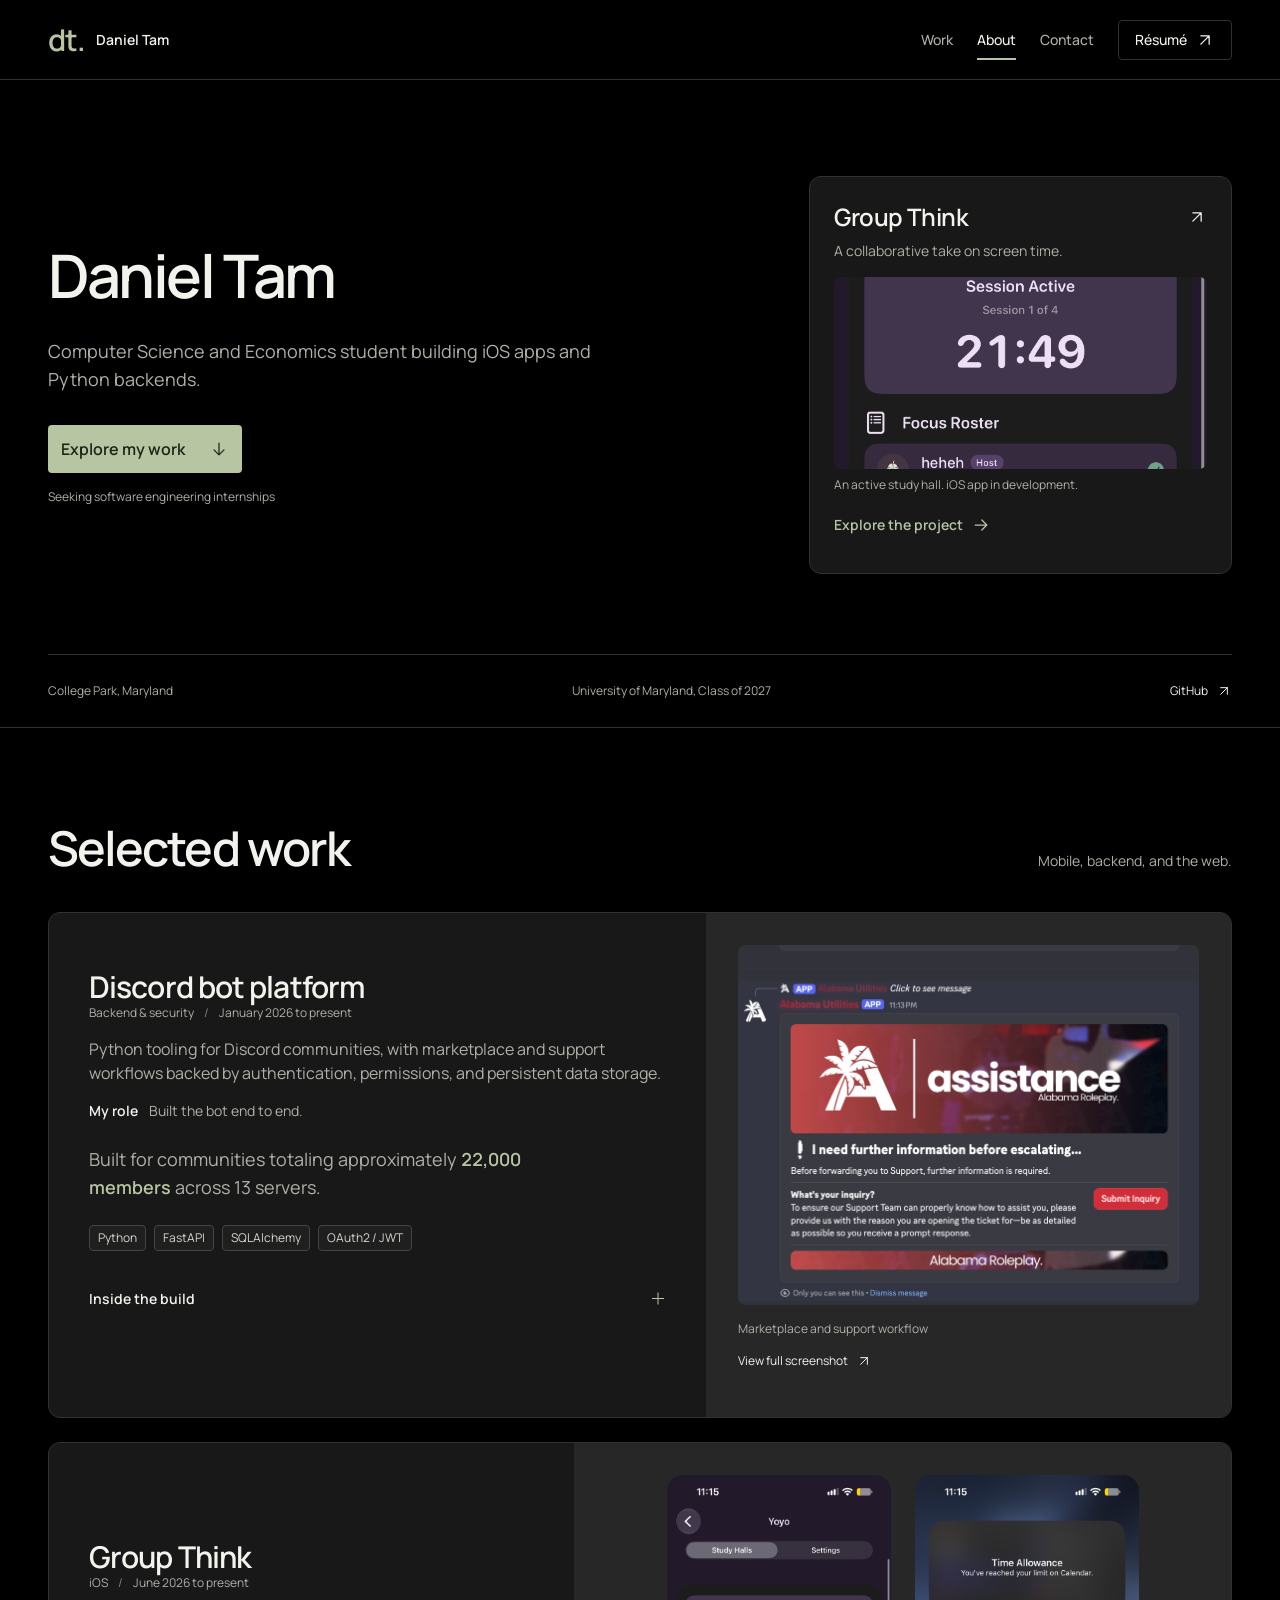
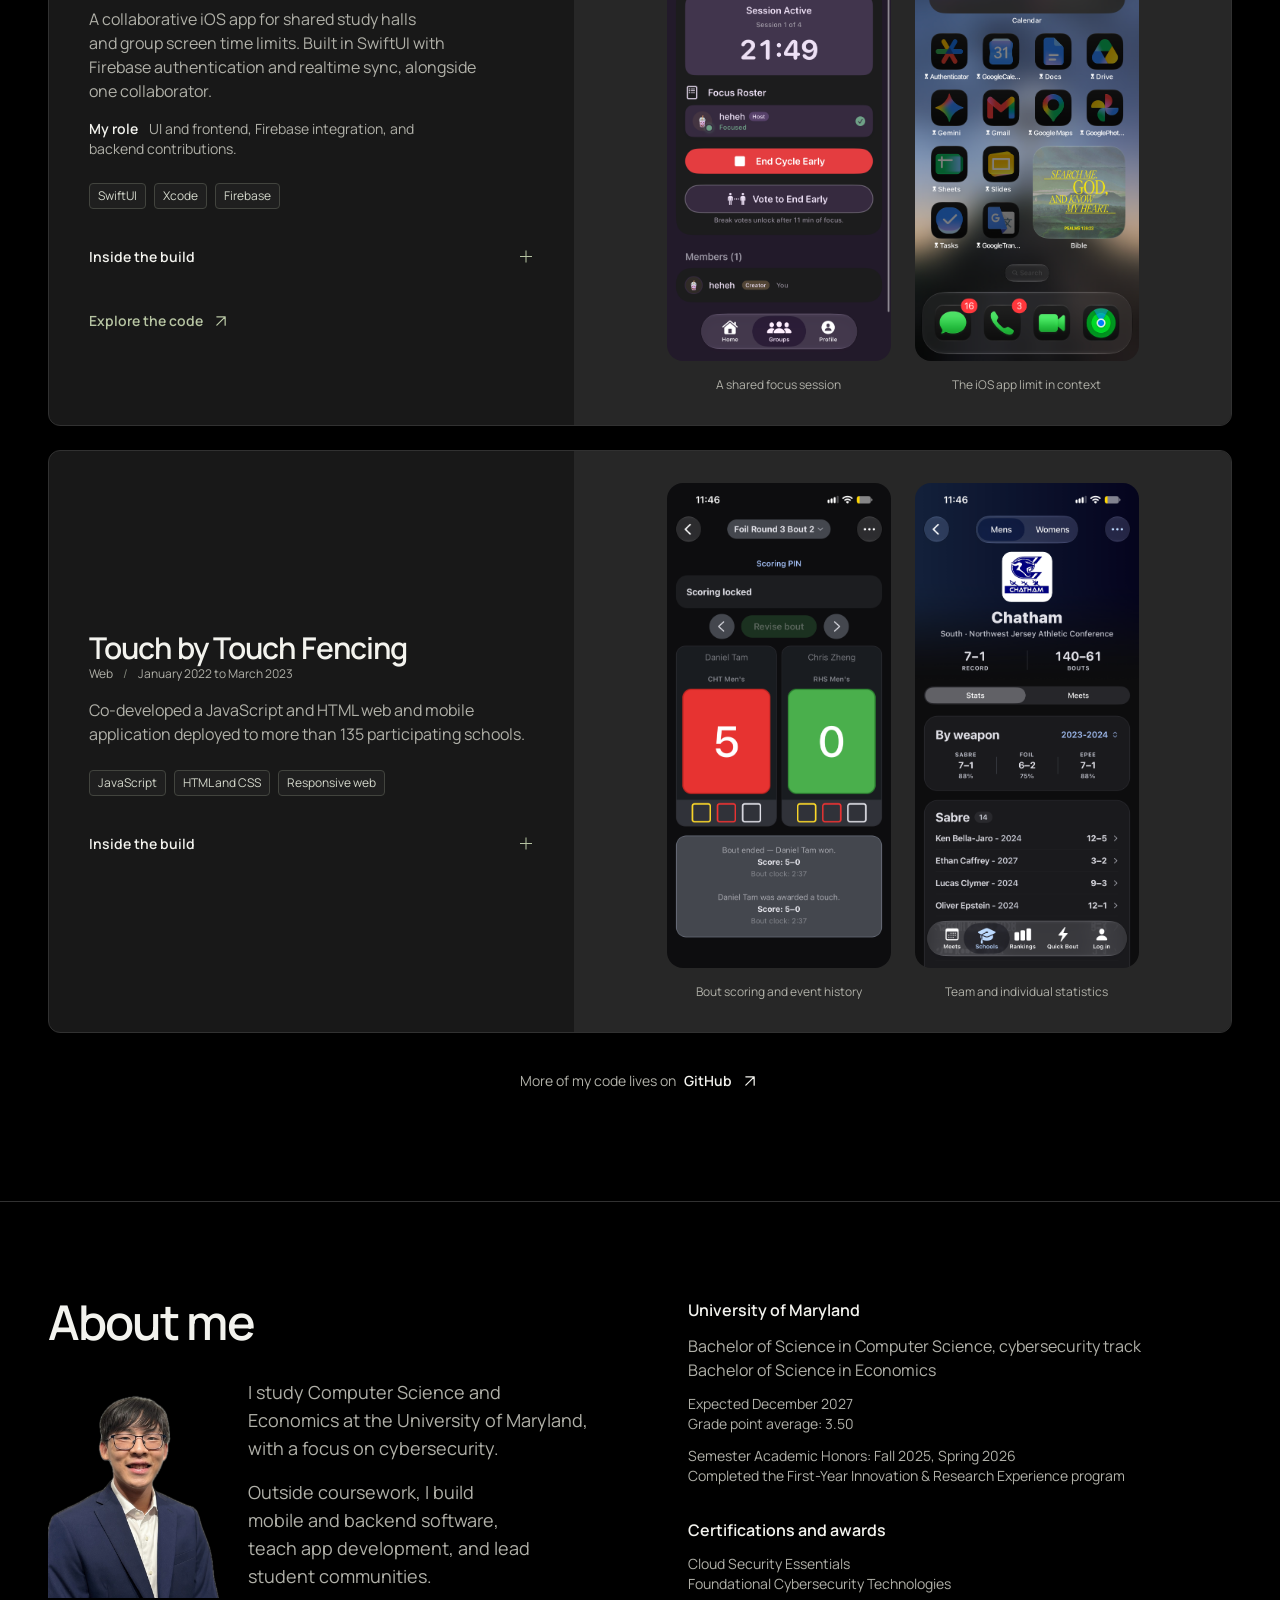
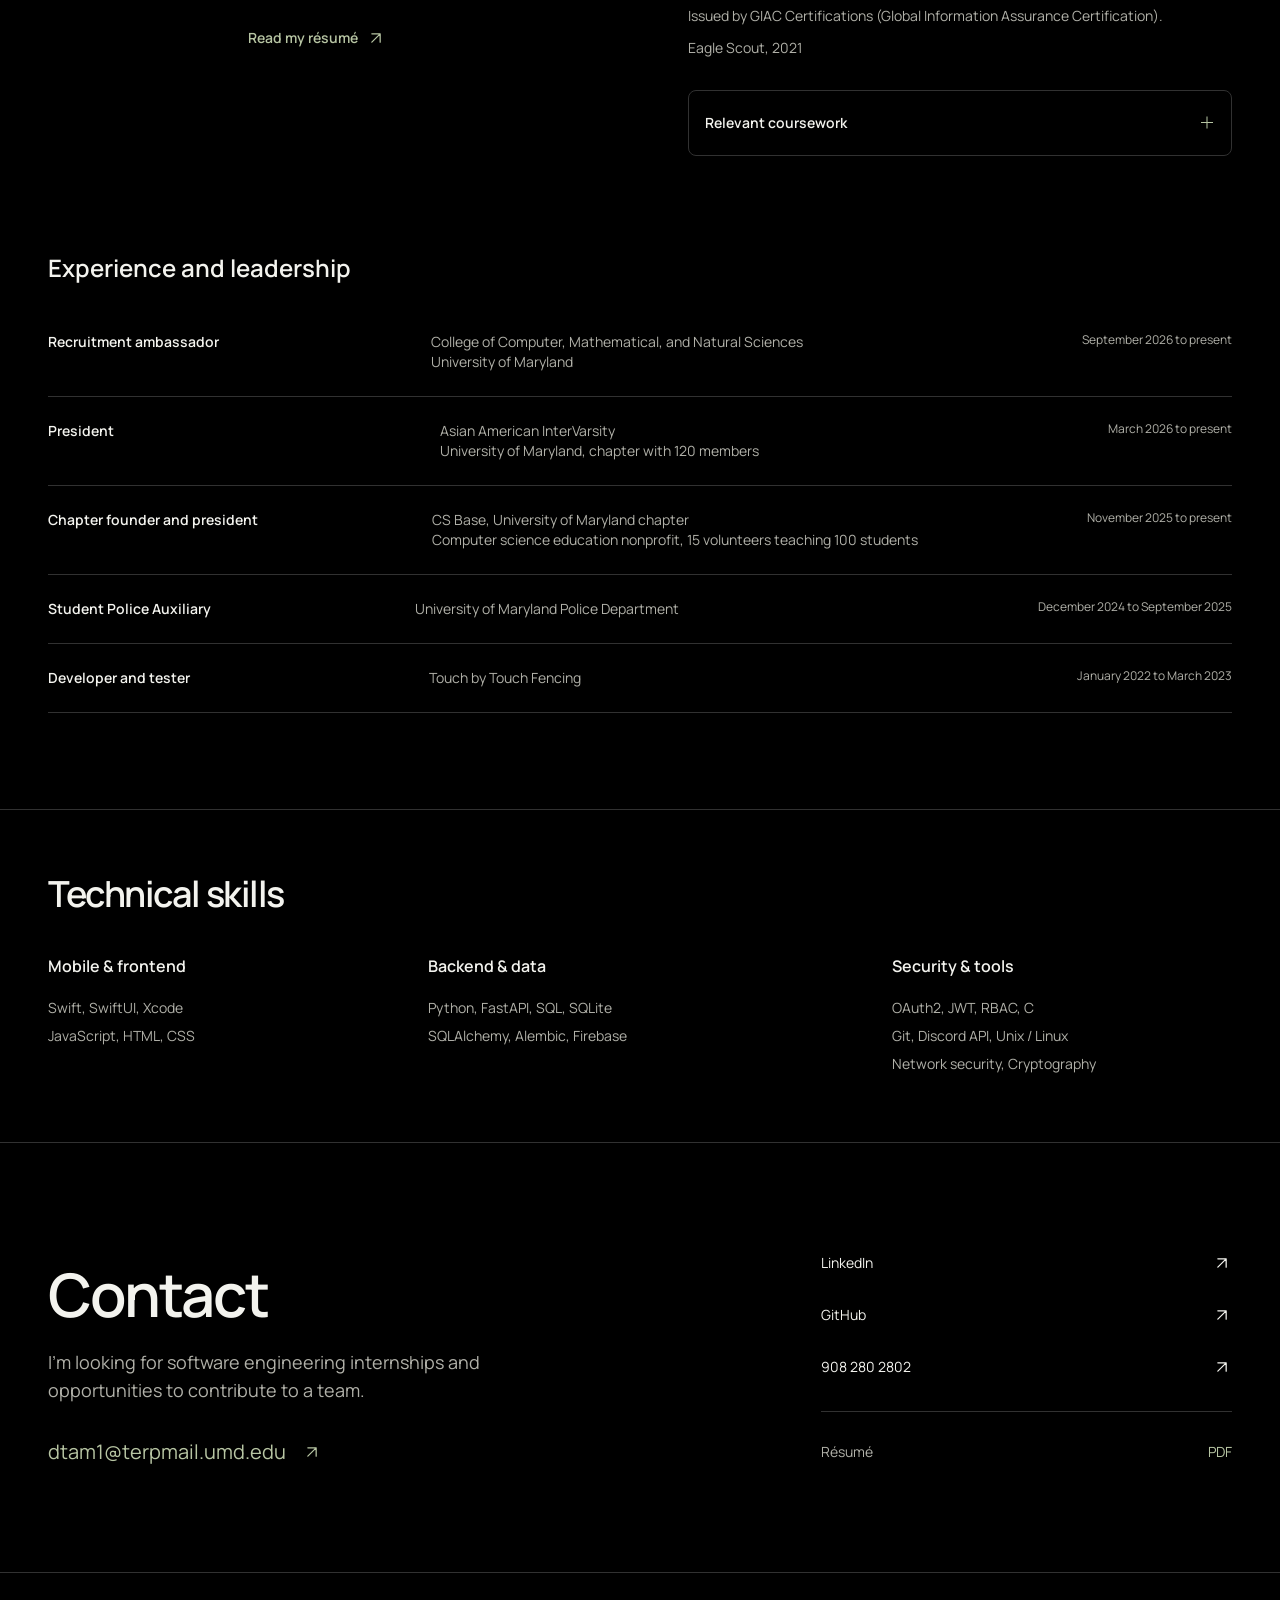
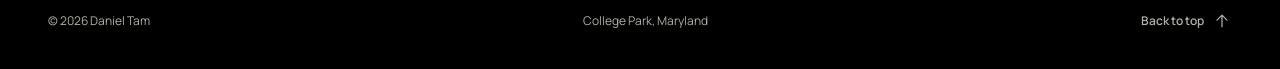
==== commit 7cc24f27: "Add faithfully masked portrait to About section" ====
--- a/index.html
+++ b/index.html
@@ -10,7 +10,7 @@
     <meta property="og:description" content="Software engineering projects by Daniel Tam, a Computer Science and Economics student at the University of Maryland." />
     <meta property="og:type" content="website" />
     <meta property="og:url" content="https://dtam27.github.io/portfolio/" />
-    <meta property="og:image" content="https://dtam27.github.io/portfolio/assets/social-preview.jpg" />
+    <meta property="og:image" content="https://dtam27.github.io/portfolio/assets/social-preview.jpg?v=0c4650613743" />
     <meta property="og:image:width" content="1200" />
     <meta property="og:image:height" content="630" />
     <meta property="og:image:alt" content="Daniel Tam. Computer Science and Economics at the University of Maryland. Software engineering portfolio." />
@@ -19,7 +19,7 @@
     <title>Daniel Tam | Software engineering portfolio</title>
     <link rel="icon" href="assets/favicon.svg" type="image/svg+xml" />
     <link rel="preload" href="assets/manrope-latin.woff2" as="font" type="font/woff2" crossorigin />
-    <link rel="stylesheet" href="styles.css" />
+    <link rel="stylesheet" href="styles.css?v=631d442f5ca2" />
   </head>
   <body>
     <a class="skip-link" href="#main">Skip to content</a>
@@ -147,9 +147,14 @@
         <div class="wrap about-layout">
           <div class="about-intro">
             <h2 id="about-heading">About me</h2>
-            <p>I study Computer Science and Economics at the University of Maryland, with a focus on cybersecurity.</p>
-            <p>Outside coursework, I build mobile and backend software, teach app development, and lead student communities.</p>
-            <a class="text-link" href="assets/resume.pdf" target="_blank" rel="noopener noreferrer">Read my résumé <svg class="icon" aria-hidden="true" viewBox="0 0 24 24"><path d="M7 17 17 7M7 7h10v10" /></svg></a>
+            <div class="about-profile">
+              <figure class="about-portrait"><img src="assets/headshot.png" width="896" height="1184" alt="Daniel Tam" loading="lazy" /></figure>
+              <div class="about-copy">
+                <p>I study Computer Science and Economics at the University of Maryland, with a focus on cybersecurity.</p>
+                <p>Outside coursework, I build mobile and backend software, teach app development, and lead student communities.</p>
+                <a class="text-link" href="assets/resume.pdf" target="_blank" rel="noopener noreferrer">Read my résumé <svg class="icon" aria-hidden="true" viewBox="0 0 24 24"><path d="M7 17 17 7M7 7h10v10" /></svg></a>
+              </div>
+            </div>
           </div>
           <div class="about-facts">
             <div class="fact-group">
--- a/styles.css
+++ b/styles.css
@@ -1,5 +1,5 @@
-/* Hallmark · checked: 2026-10-30 · genre: modern-minimal (inferred)
- * floor: 0 FAIL, 0 open REFLEX · browser: CUA, eight widths · finish-review: subagent, ship
+/* Hallmark · checked: 2026-10-31 · genre: modern-minimal (inferred)
+ * floor: 0 FAIL, 0 open REFLEX · browser: CUA, responsive checks · finish-review: subagent, ship
  * built: the project · redesign: polish · surface: absolute · v2.0.0 */
 /* Hallmark · waive 7b · surface: absolute, measured contrast above 6.8:1 · the portfolio keeps its documented black and sage palette */
 /* Hallmark · answered F15 · the portfolio preserves documented gaps for prose columns, screenshot stages, and experience rows */
@@ -732,15 +732,14 @@
   gap: 96px
 }
 
-.about-intro>p {
-  margin-top: 32px;
+.about-copy>p {
   font-size: 18px;
   line-height: 28px;
   color: var(--muted);
   max-width: 48ch
 }
 
-.about-intro>p+p {
+.about-copy>p+p {
   margin-top: 16px
 }
 
@@ -1048,7 +1047,7 @@
     line-height: 40px
   }
 
-  .about-intro>p {
+  .about-copy>p {
     font-size: 16px;
     line-height: 24px
   }
@@ -1251,14 +1250,6 @@
   .about-layout {
     grid-template-columns: minmax(0, 1fr);
     gap: 40px
-  }
-
-  .about-intro>p {
-    margin-top: 24px
-  }
-
-  .about-intro>p+p {
-    margin-top: 16px
   }
 
   .fact-group {
@@ -1369,3 +1360,31 @@
 @media (max-width: 600px) { .experience-list li { grid-template-columns: minmax(0, 1fr); gap: 8px; } .experience-period { grid-column: 1; } }
 
 [hidden] { display: none !important; }
+
+.about-profile {
+  display: grid;
+  grid-template-columns: 176px minmax(0, 1fr);
+  align-items: start;
+  gap: 24px;
+  margin-top: 32px;
+}
+.about-portrait {
+  width: 176px;
+  aspect-ratio: 4 / 5;
+  margin: 0;
+  overflow: clip;
+}
+.about-portrait img {
+  display: block;
+  width: 100%;
+  height: 100%;
+  object-fit: cover;
+  transform: scale(1.5);
+  transform-origin: 50% 55%;
+}
+@media (max-width: 1100px) {
+  .about-profile { grid-template-columns: minmax(0, 1fr); }
+}
+@media (max-width: 600px) {
+  .about-profile { margin-top: 24px; }
+}
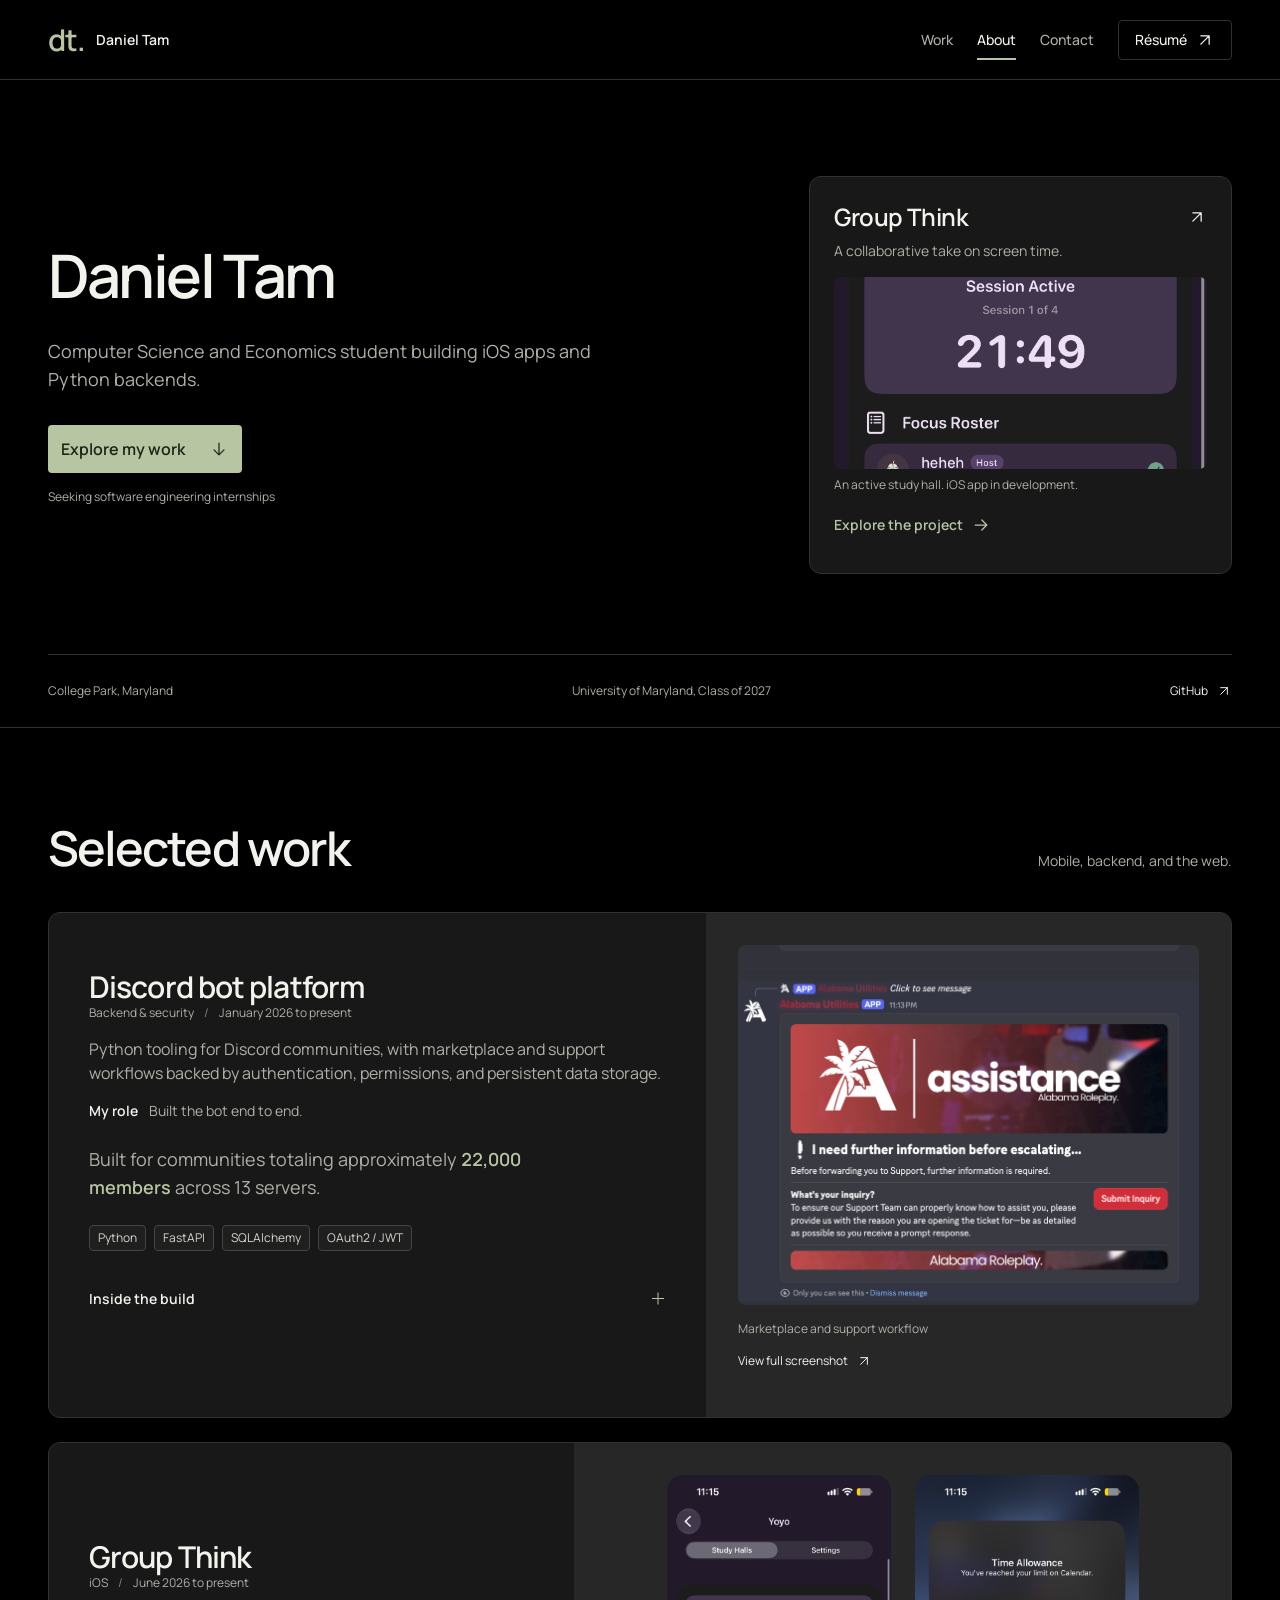
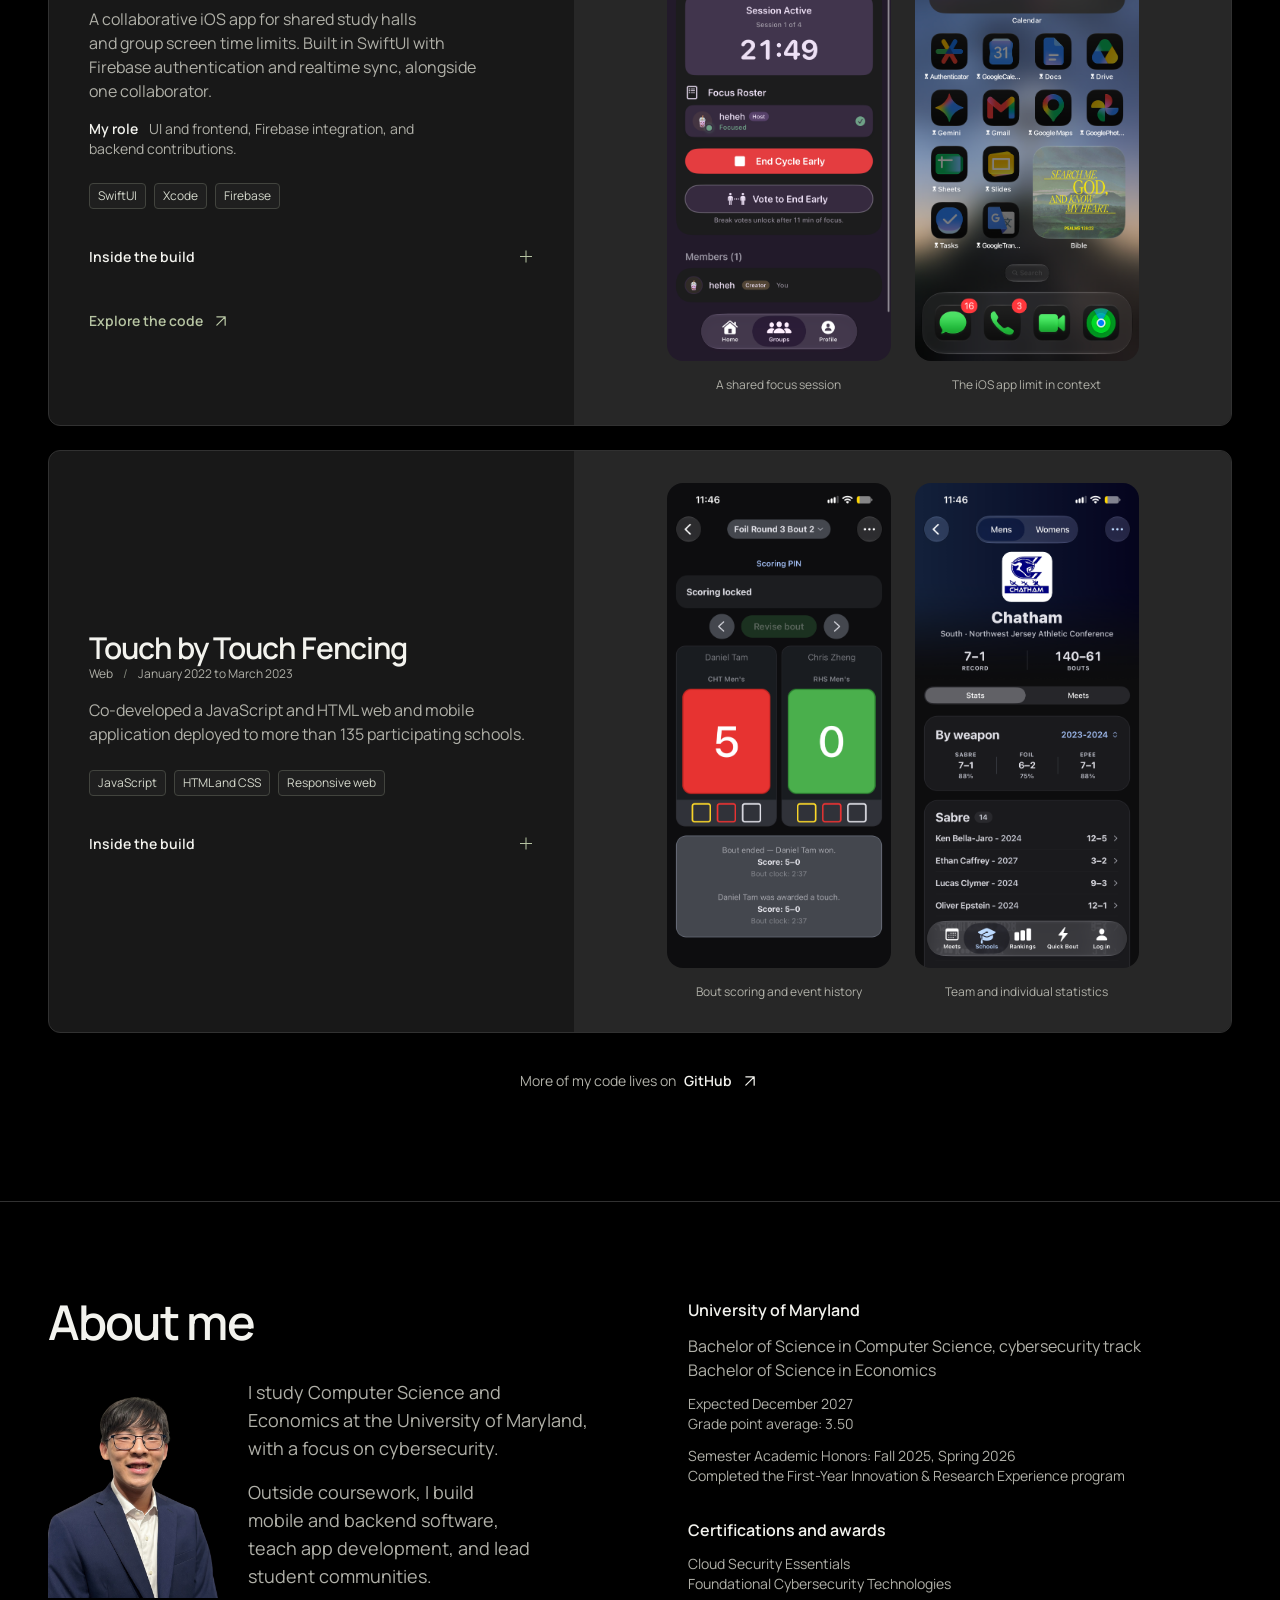
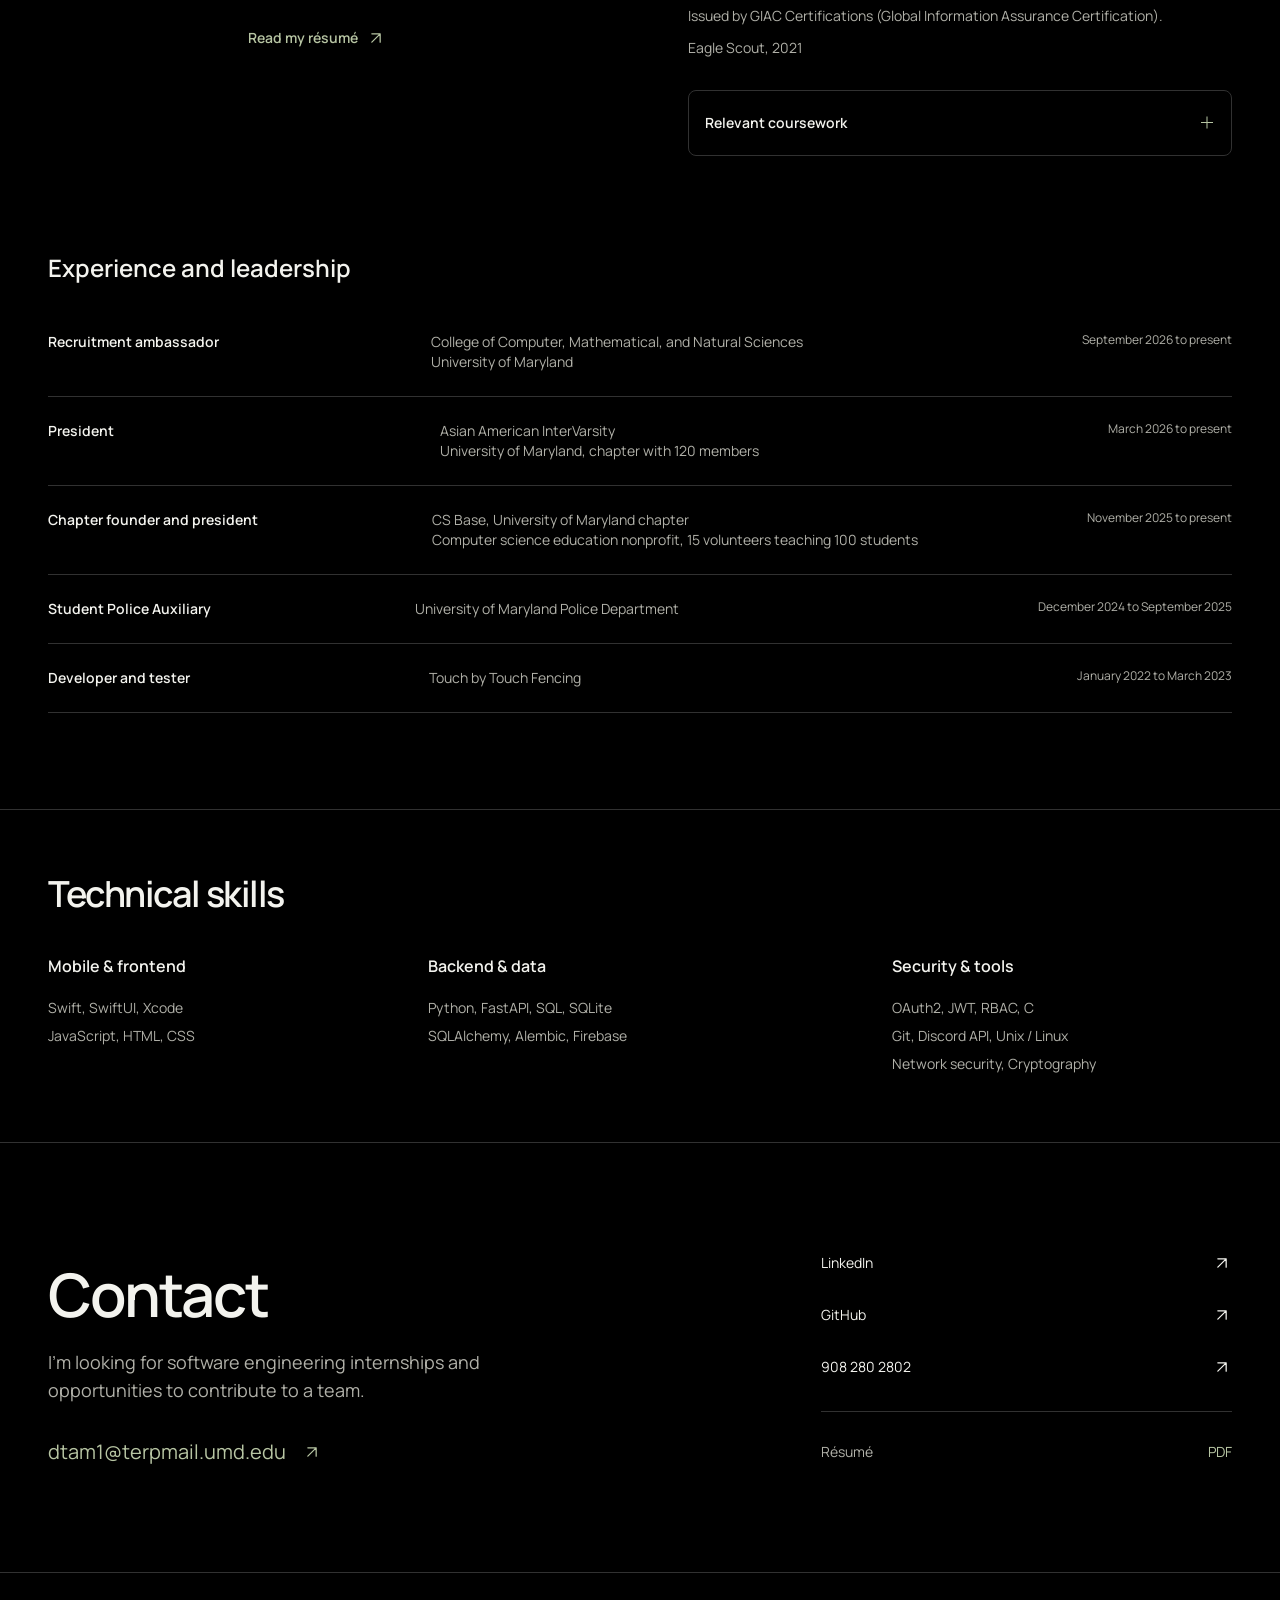
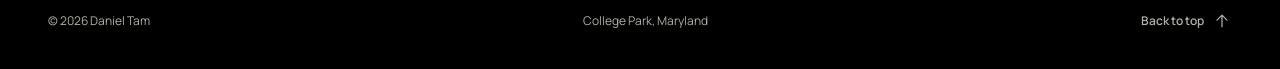
==== commit 980a8e3d: "Use supplied replacement portrait" ====
--- a/index.html
+++ b/index.html
@@ -148,7 +148,7 @@
           <div class="about-intro">
             <h2 id="about-heading">About me</h2>
             <div class="about-profile">
-              <figure class="about-portrait"><img src="assets/headshot.png" width="896" height="1184" alt="Daniel Tam" loading="lazy" /></figure>
+              <figure class="about-portrait"><img src="assets/headshot.png?v=27f88b9319e4" width="896" height="1184" alt="Daniel Tam" loading="lazy" /></figure>
               <div class="about-copy">
                 <p>I study Computer Science and Economics at the University of Maryland, with a focus on cybersecurity.</p>
                 <p>Outside coursework, I build mobile and backend software, teach app development, and lead student communities.</p>
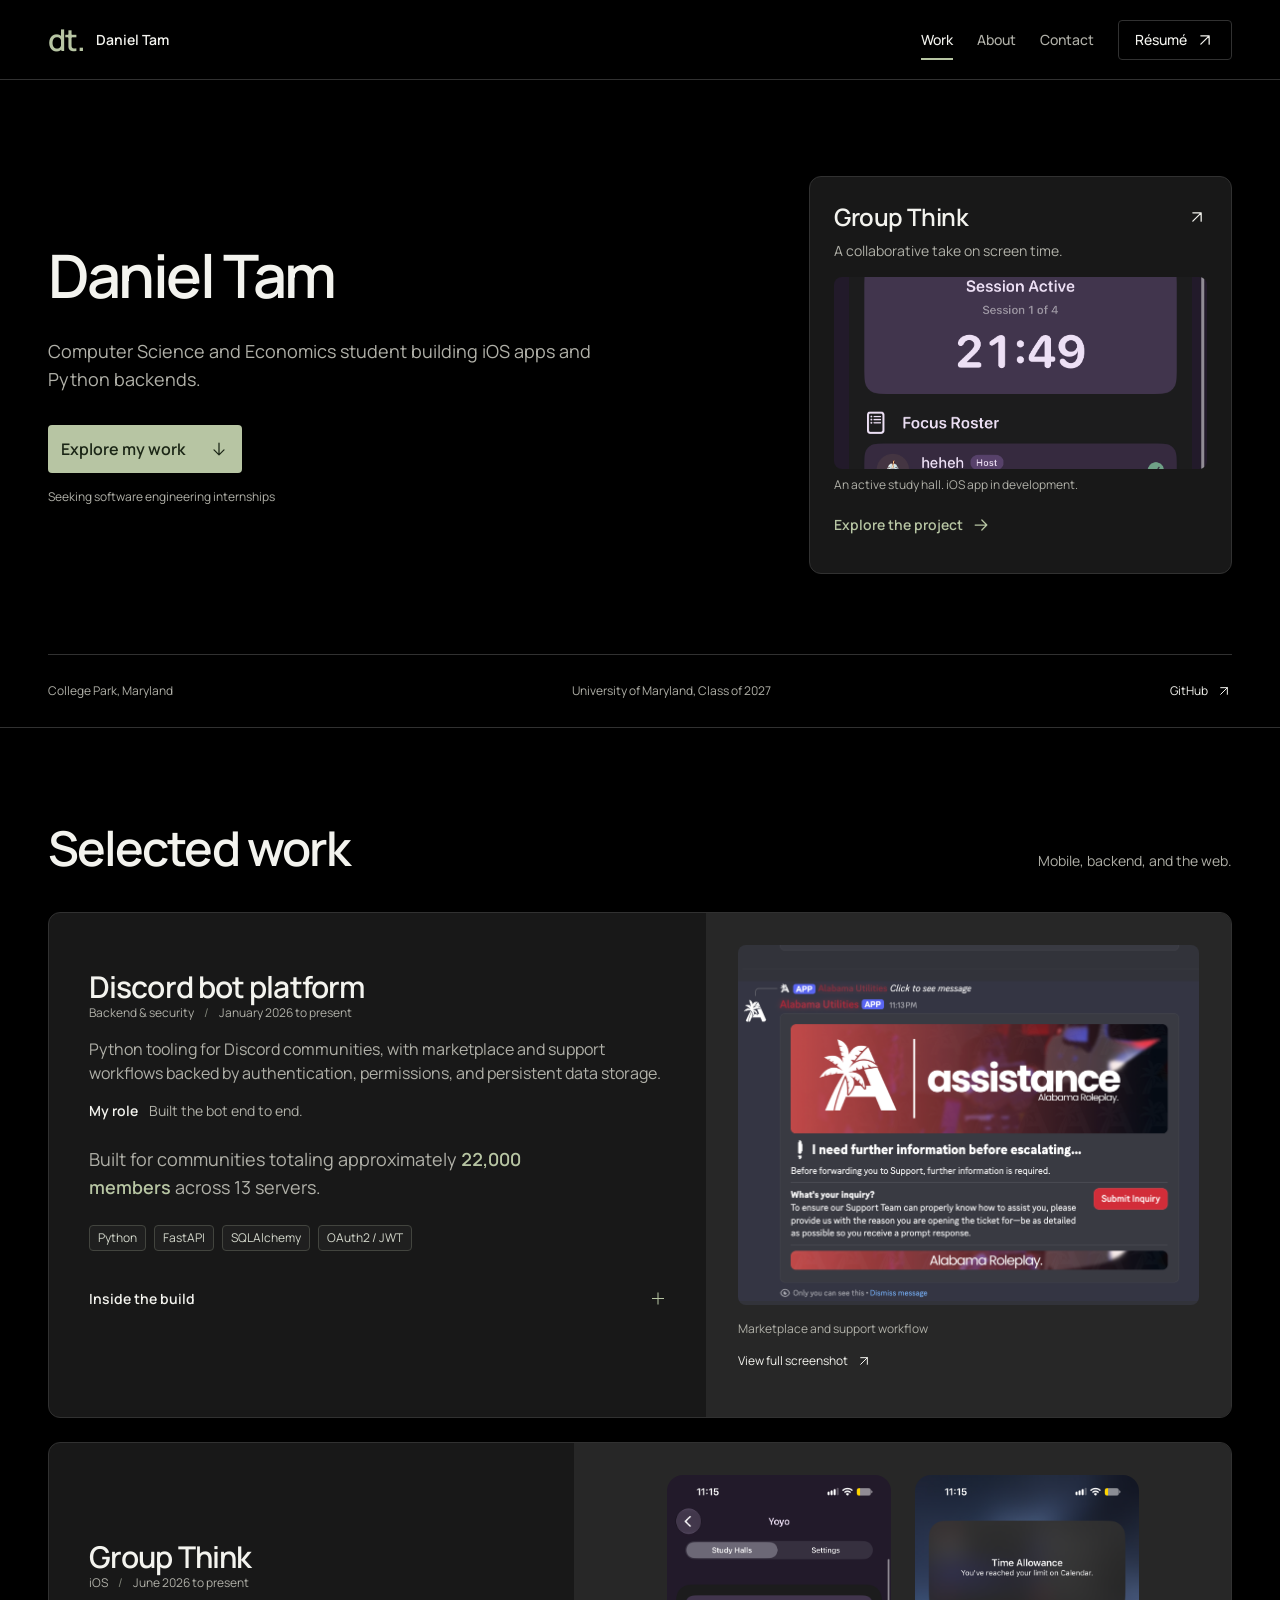
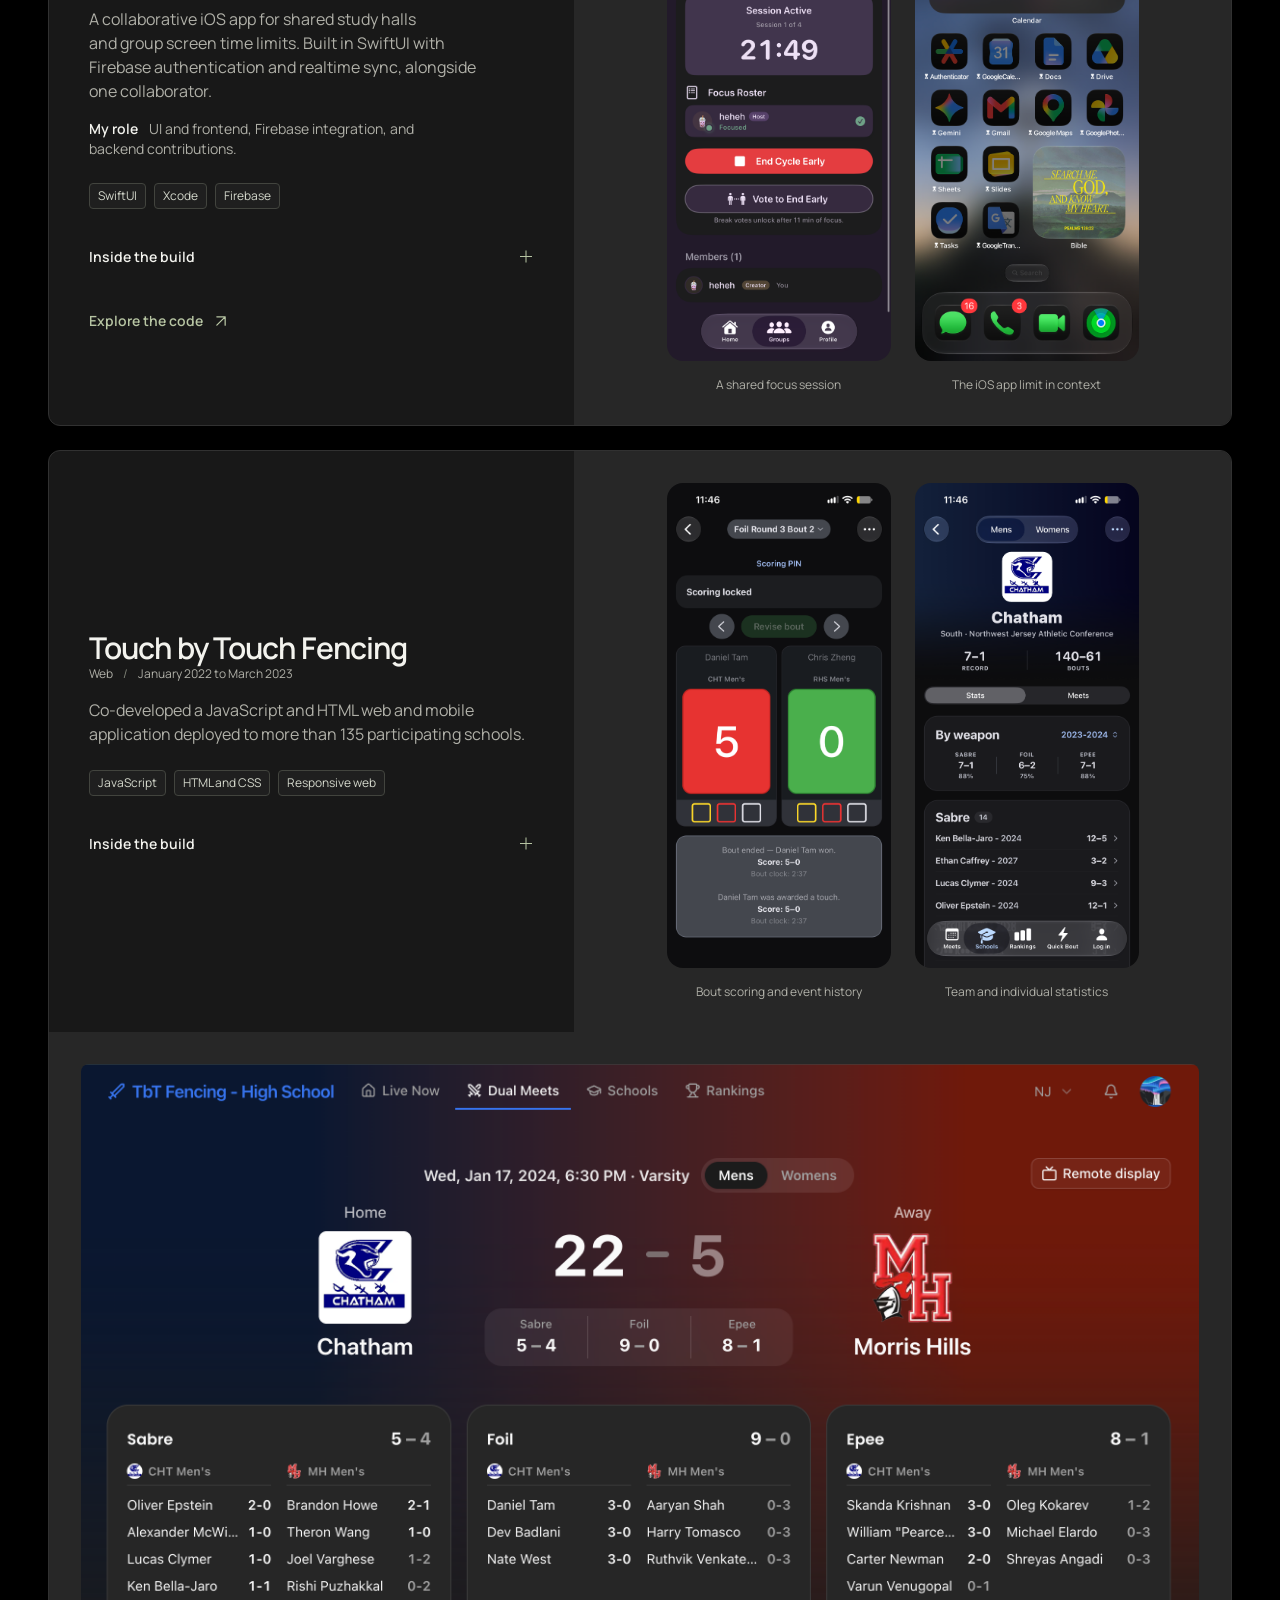
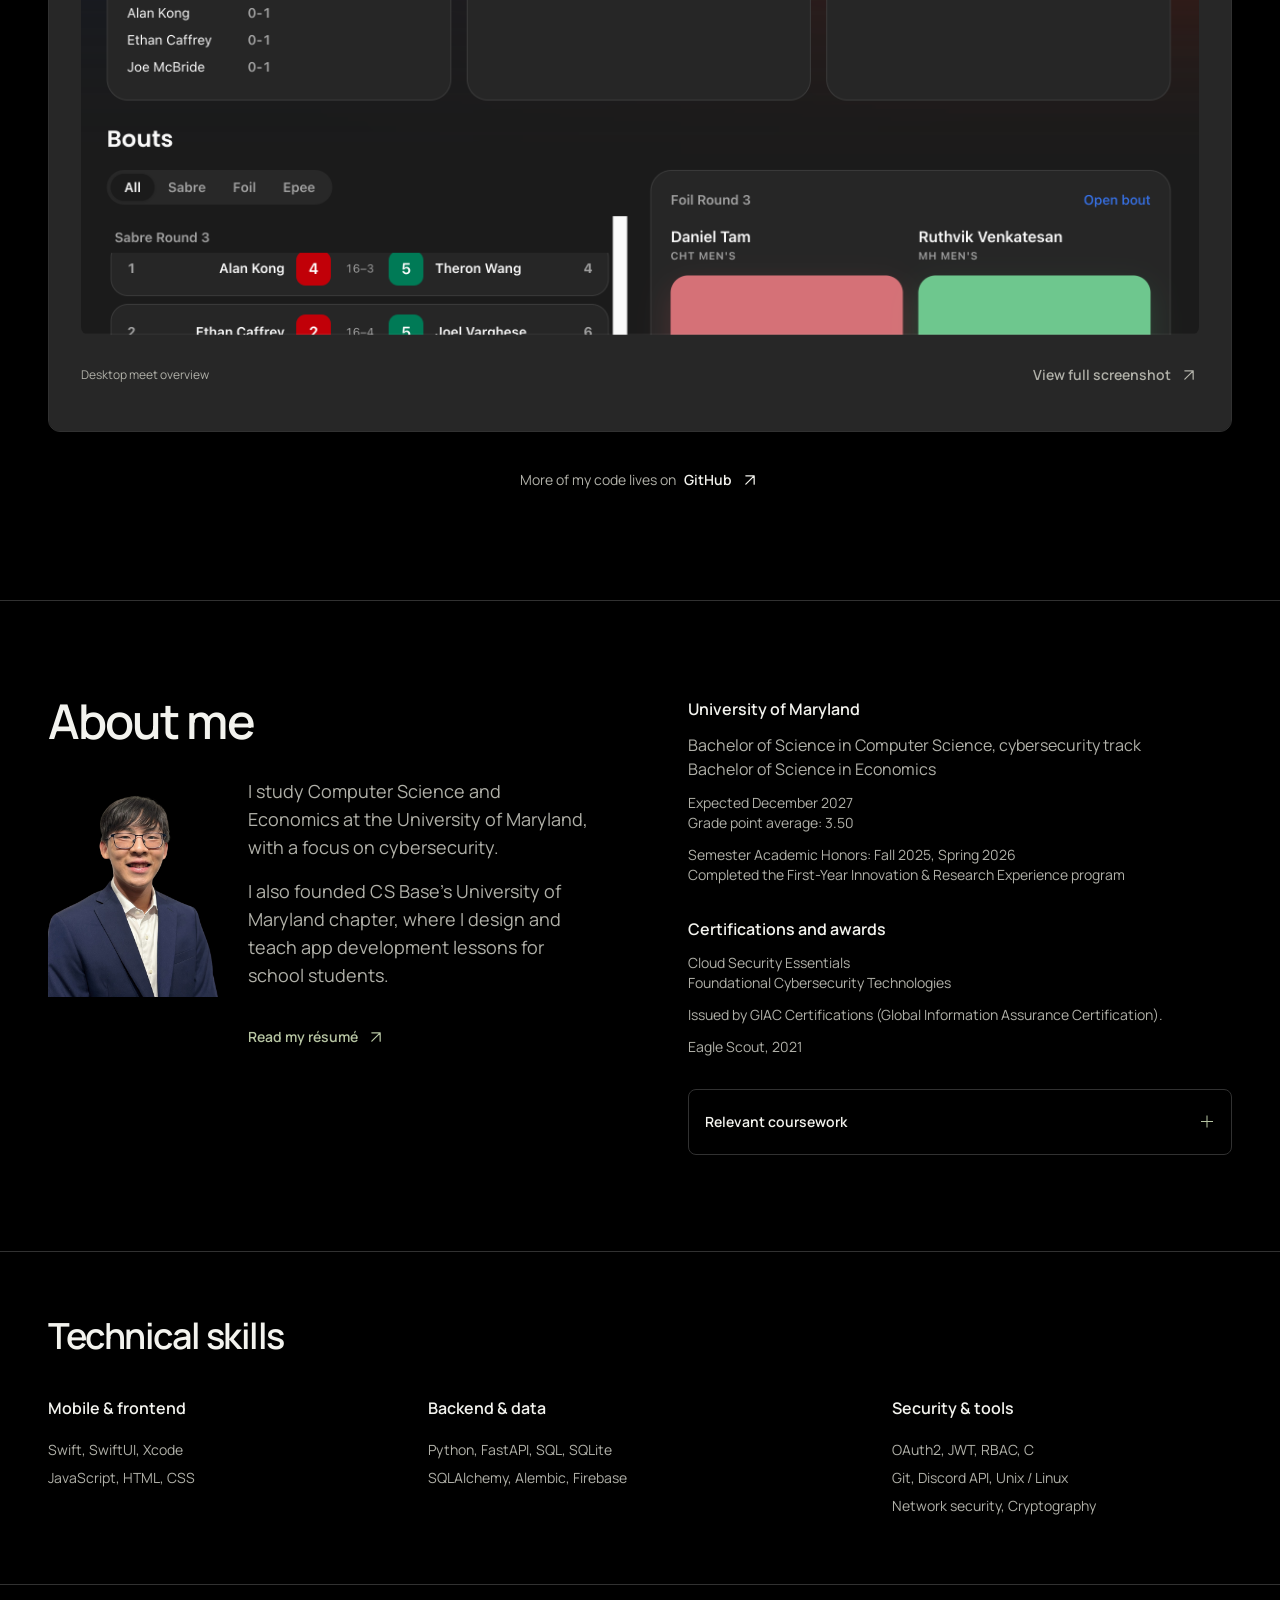
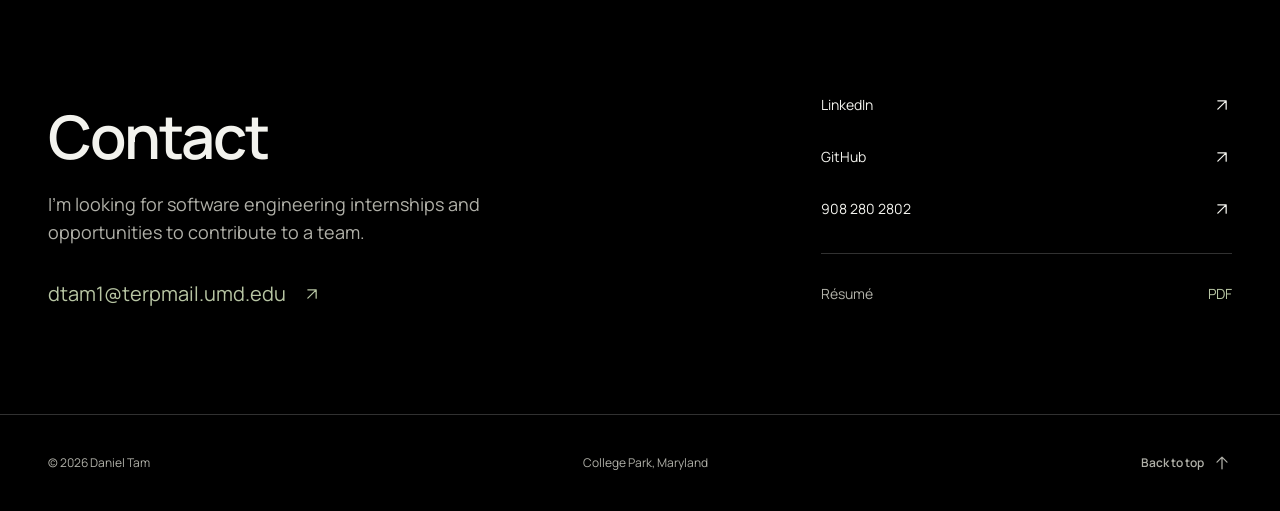
==== commit e32c7739: "Show desktop project evidence and simplify About section" ====
--- a/index.html
+++ b/index.html
@@ -19,7 +19,7 @@
     <title>Daniel Tam | Software engineering portfolio</title>
     <link rel="icon" href="assets/favicon.svg" type="image/svg+xml" />
     <link rel="preload" href="assets/manrope-latin.woff2" as="font" type="font/woff2" crossorigin />
-    <link rel="stylesheet" href="styles.css?v=631d442f5ca2" />
+    <link rel="stylesheet" href="styles.css?v=0da7e0aeb688" />
   </head>
   <body>
     <a class="skip-link" href="#main">Skip to content</a>
@@ -139,6 +139,10 @@
                 <figure><a href="assets/projects/touch-by-touch-scoring.png" target="_blank" rel="noopener noreferrer" aria-label="Open full Touch by Touch bout scoring screenshot"><img src="assets/projects/touch-by-touch-scoring.png" width="1179" height="2556" loading="lazy" alt="Touch by Touch bout view with red and green score panels, scoring status, and a completed bout event log." /></a><figcaption>Bout scoring and event history</figcaption></figure>
                 <figure><a href="assets/projects/touch-by-touch-school-stats.png" target="_blank" rel="noopener noreferrer" aria-label="Open full Touch by Touch school statistics screenshot"><img src="assets/projects/touch-by-touch-school-stats.png" width="1179" height="2556" loading="lazy" alt="Touch by Touch school profile showing a team record, results by fencing weapon, and individual fencer results." /></a><figcaption>Team and individual statistics</figcaption></figure>
               </div>
+              <figure class="desktop-shot">
+                <a class="desktop-shot-preview" href="assets/projects/touch-by-touch-desktop-meet.png" target="_blank" rel="noopener noreferrer" aria-label="Open full Touch by Touch desktop meet screenshot"><img src="assets/projects/touch-by-touch-desktop-meet.png" width="3644" height="2204" loading="lazy" alt="Touch by Touch desktop meet dashboard showing Chatham versus Morris Hills, the overall score, results by weapon, and individual bouts." /></a>
+                <figcaption><span>Desktop meet overview</span><a class="text-link" href="assets/projects/touch-by-touch-desktop-meet.png" target="_blank" rel="noopener noreferrer">View full screenshot <svg class="icon" aria-hidden="true" viewBox="0 0 24 24"><path d="M7 17 17 7M7 7h10v10" /></svg></a></figcaption>
+              </figure>
             </article>
           <p class="projects-footer">More of my code lives on <a class="text-link" href="https://github.com/dtam27" target="_blank" rel="noopener noreferrer">GitHub <svg class="icon" aria-hidden="true" viewBox="0 0 24 24"><path d="M7 17 17 7M7 7h10v10" /></svg></a></p>
         </div>
@@ -151,7 +155,7 @@
               <figure class="about-portrait"><img src="assets/headshot.png?v=27f88b9319e4" width="896" height="1184" alt="Daniel Tam" loading="lazy" /></figure>
               <div class="about-copy">
                 <p>I study Computer Science and Economics at the University of Maryland, with a focus on cybersecurity.</p>
-                <p>Outside coursework, I build mobile and backend software, teach app development, and lead student communities.</p>
+                <p>I also founded CS Base’s University of Maryland chapter, where I design and teach app development lessons for school students.</p>
                 <a class="text-link" href="assets/resume.pdf" target="_blank" rel="noopener noreferrer">Read my résumé <svg class="icon" aria-hidden="true" viewBox="0 0 24 24"><path d="M7 17 17 7M7 7h10v10" /></svg></a>
               </div>
             </div>
@@ -170,16 +174,6 @@
               <p>Eagle Scout, 2021</p>
             </div>
             <details class="coursework"><summary>Relevant coursework <span class="details-symbol" aria-hidden="true"></span></summary><p>Programming Language Technologies &amp; Paradigms, Design &amp; Analysis of Computer Algorithms, Economics of Big Data, Econometrics, Computer and Network Security, Cryptography</p></details>
-          </div>
-          <div class="experience-group">
-            <h3>Experience and leadership</h3>
-            <ul class="experience-list">
-              <li><span class="experience-role">Recruitment ambassador</span><span class="experience-company">College of Computer, Mathematical, and Natural Sciences<br />University of Maryland</span><span class="experience-period">September 2026 to present</span></li>
-              <li><span class="experience-role">President</span><span class="experience-company">Asian American InterVarsity<br />University of Maryland, chapter with 120 members</span><span class="experience-period">March 2026 to present</span></li>
-              <li><span class="experience-role">Chapter founder and president</span><span class="experience-company">CS Base, University of Maryland chapter<br />Computer science education nonprofit, 15 volunteers teaching 100 students</span><span class="experience-period">November 2025 to present</span></li>
-              <li><span class="experience-role">Student Police Auxiliary</span><span class="experience-company">University of Maryland Police Department</span><span class="experience-period">December 2024 to September 2025</span></li>
-              <li><span class="experience-role">Developer and tester</span><span class="experience-company">Touch by Touch Fencing</span><span class="experience-period">January 2022 to March 2023</span></li>
-            </ul>
           </div>
         </div>
       </section>
--- a/styles.css
+++ b/styles.css
@@ -2,7 +2,7 @@
  * floor: 0 FAIL, 0 open REFLEX · browser: CUA, responsive checks · finish-review: subagent, ship
  * built: the project · redesign: polish · surface: absolute · v2.0.0 */
 /* Hallmark · waive 7b · surface: absolute, measured contrast above 6.8:1 · the portfolio keeps its documented black and sage palette */
-/* Hallmark · answered F15 · the portfolio preserves documented gaps for prose columns, screenshot stages, and experience rows */
+/* Hallmark · answered F15 · the portfolio preserves documented gaps for prose columns and screenshot stages */
 /* Hallmark · waive 26b · no form or unavailable action exists · the portfolio navigation button is always available and has no disabled state */
 @font-face {
   font-family: Manrope;
@@ -768,25 +768,6 @@
   line-height: 20px
 }
 
-.experience-list {
-  margin-top: 16px;
-  display: grid;
-  gap: 16px
-}
-
-.experience-list li {
-  display: grid;
-  gap: 4px;
-  font-size: 14px;
-  line-height: 20px
-}
-
-.experience-list li>span+span {
-  font-size: 12px;
-  line-height: 16px;
-  color: var(--muted)
-}
-
 .awards-group p {
   font-size: 14px;
   line-height: 20px
@@ -1348,16 +1329,7 @@
   }
 }
 
-.experience-group { grid-column: 1 / -1; }
-.experience-group h3 { font-size: 24px; line-height: 32px; }
-.experience-list { margin-top: 24px; gap: 0; }
-.experience-list li { grid-template-columns: minmax(0, .8fr) minmax(0, 1.4fr) auto; gap: 24px; padding-block: 24px; border-bottom: 1px solid var(--line); align-items: start; }
-.experience-list .experience-role { font-size: 14px; line-height: 20px; font-weight: 600; }
-.experience-list .experience-company { font-size: 14px; line-height: 20px; color: var(--muted); }
-.experience-list .experience-period { font-size: 12px; line-height: 16px; color: var(--muted); }
 .details-body h4 { margin: 24px 0 8px; color: var(--text); font-size: 16px; line-height: 24px; font-weight: 600; }
-@media (max-width: 800px) { .experience-list li { grid-template-columns: minmax(0, .8fr) minmax(0, 1.3fr); } .experience-period { grid-column: 2; } }
-@media (max-width: 600px) { .experience-list li { grid-template-columns: minmax(0, 1fr); gap: 8px; } .experience-period { grid-column: 1; } }
 
 [hidden] { display: none !important; }
 
@@ -1388,3 +1360,41 @@
 @media (max-width: 600px) {
   .about-profile { margin-top: 24px; }
 }
+
+.desktop-shot {
+  grid-column: 1 / -1;
+  margin: 0;
+  padding: 32px;
+  background: var(--image-stage);
+}
+.desktop-shot-preview {
+  display: block;
+  position: relative;
+  aspect-ratio: 2320 / 1806;
+  overflow: clip;
+  border-radius: 8px;
+}
+/* Present the actual page content; the linked PNG retains the complete capture. */
+.desktop-shot-preview img {
+  display: block;
+  position: absolute;
+  width: 157.07%;
+  max-width: none;
+  height: auto;
+  left: -28.02%;
+  top: -13.79%;
+}
+.desktop-shot figcaption {
+  display: flex;
+  align-items: center;
+  justify-content: space-between;
+  flex-wrap: wrap;
+  gap: 8px 24px;
+  margin-top: 16px;
+  color: var(--muted);
+  font-size: 12px;
+  line-height: 16px;
+}
+@media (max-width: 600px) {
+  .desktop-shot { padding: 24px; }
+}
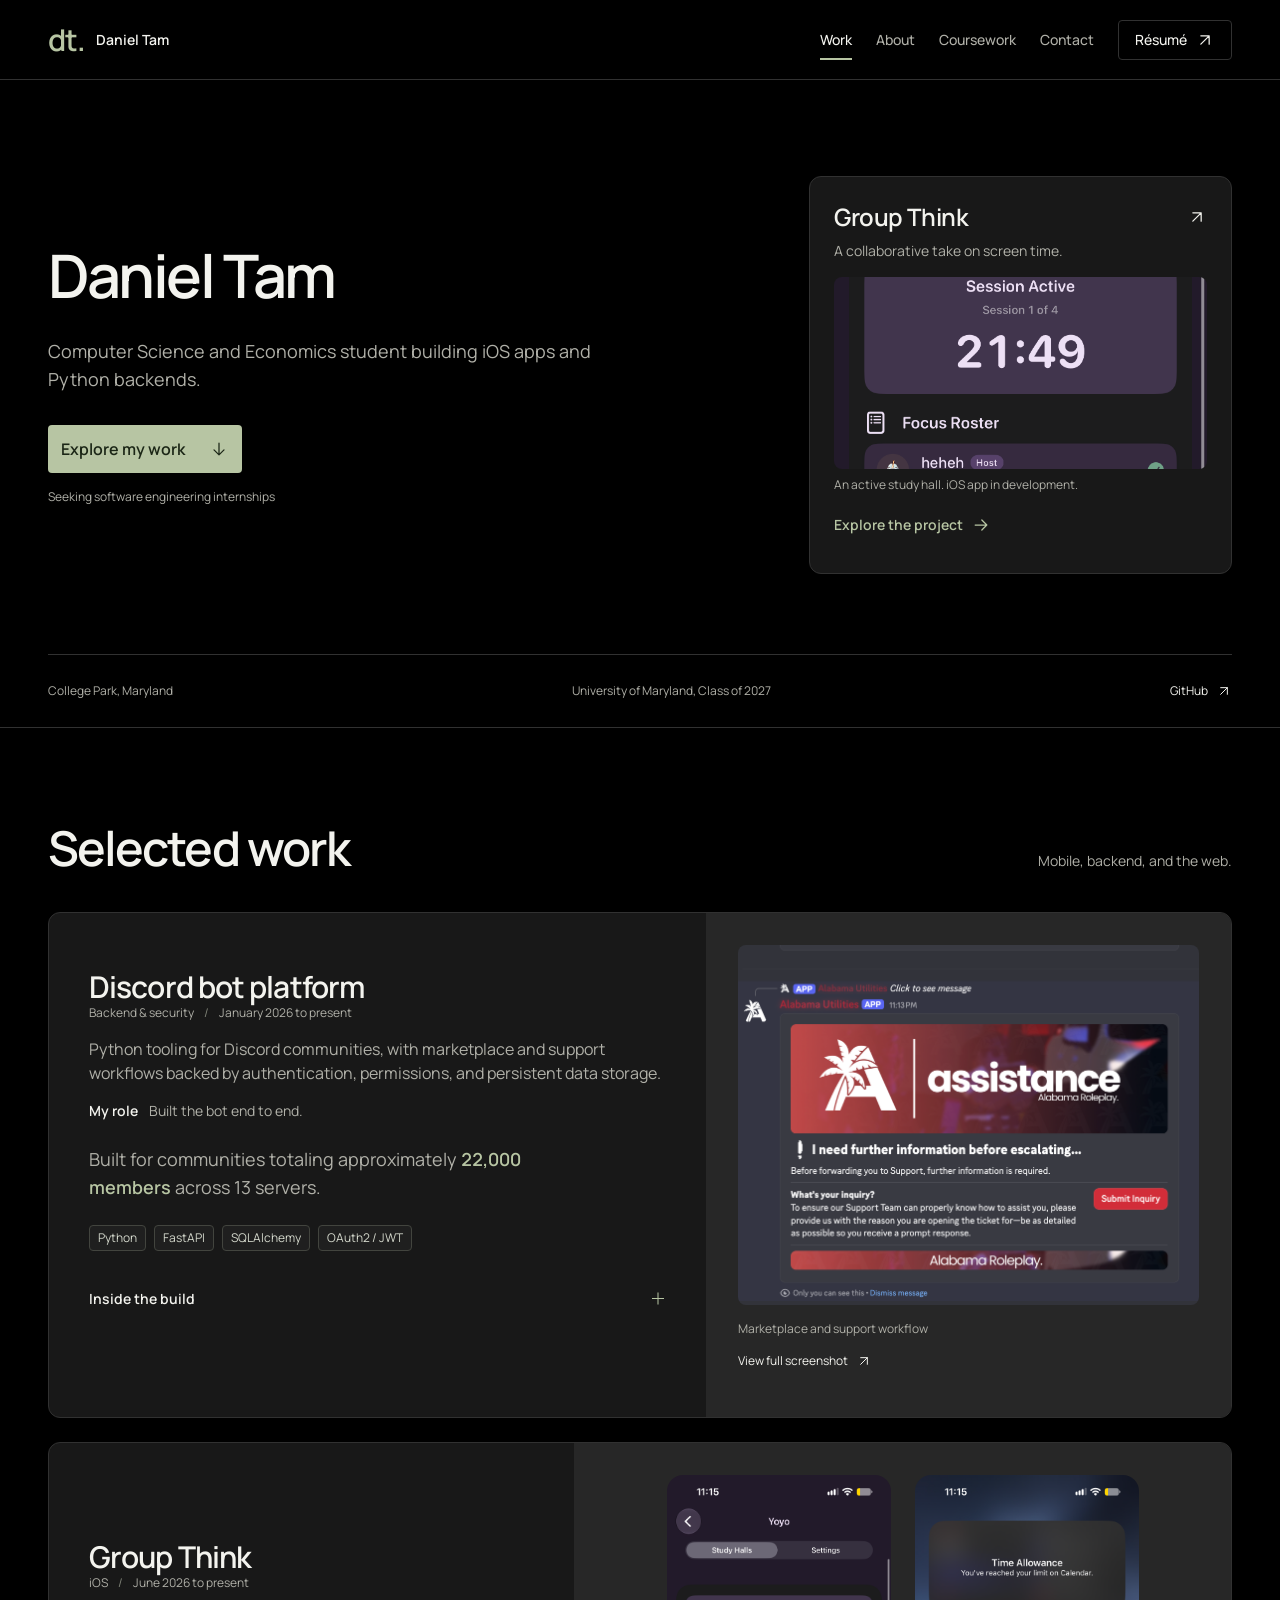
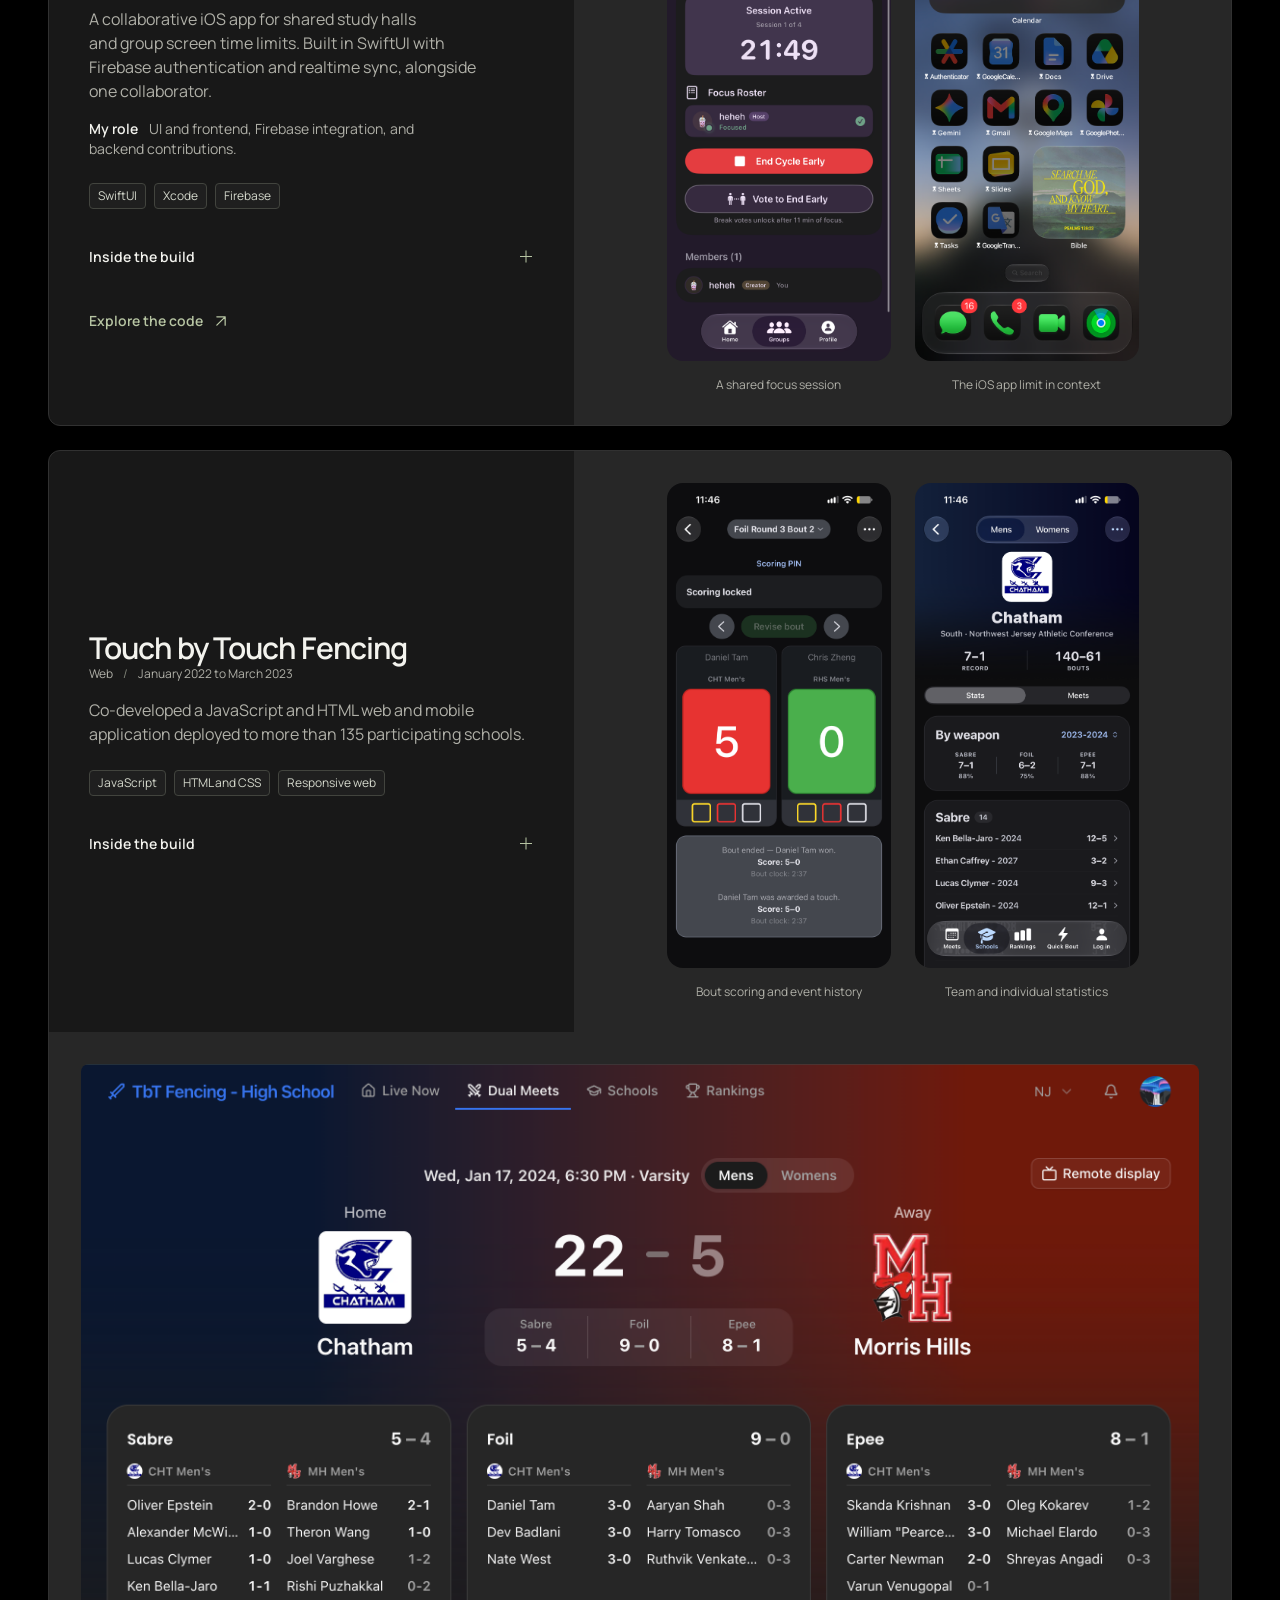
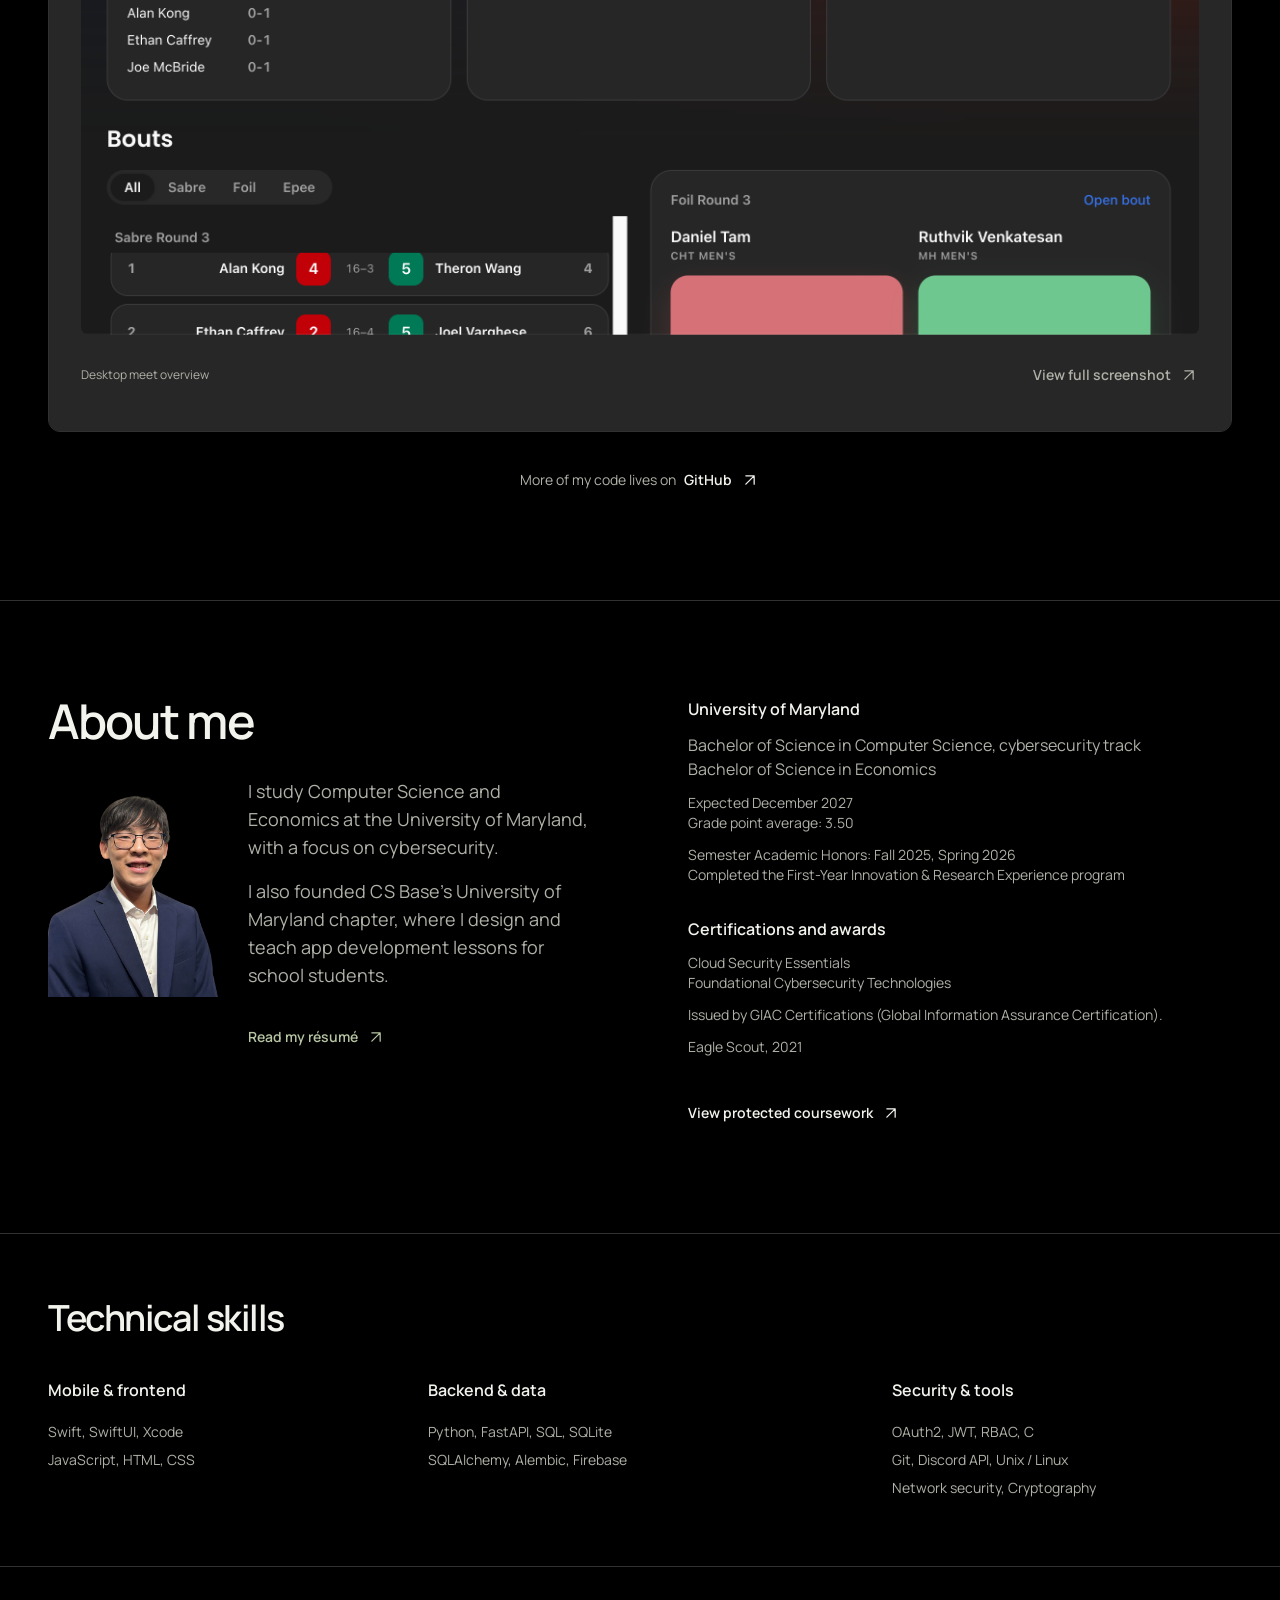
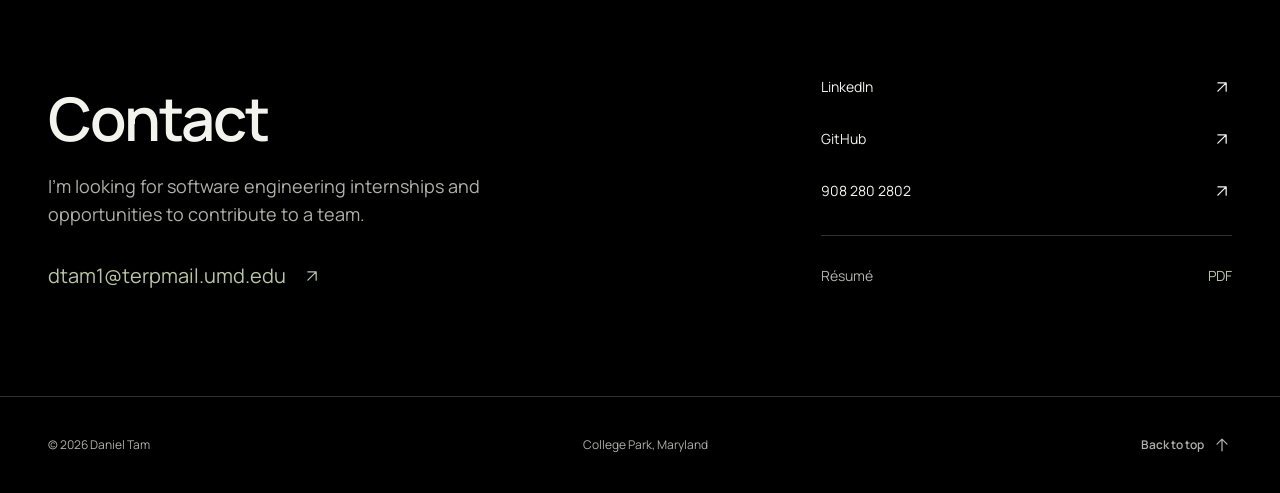
==== commit b7240573: "Add encrypted UMD coursework showcase with password access" ====
--- a/index.html
+++ b/index.html
@@ -31,6 +31,7 @@
           <ul class="nav-list">
             <li><a href="#projects">Work</a></li>
             <li><a href="#about">About</a></li>
+            <li><a href="coursework/">Coursework</a></li>
             <li><a href="#contact">Contact</a></li>
             <li><a class="nav-resume" href="assets/resume.pdf" target="_blank" rel="noopener noreferrer">Résumé <svg class="icon" aria-hidden="true" viewBox="0 0 24 24"><path d="M7 17 17 7M7 7h10v10" /></svg></a></li>
           </ul>
@@ -173,7 +174,7 @@
               <p class="fact-meta">Issued by GIAC Certifications (Global Information Assurance Certification).</p>
               <p>Eagle Scout, 2021</p>
             </div>
-            <details class="coursework"><summary>Relevant coursework <span class="details-symbol" aria-hidden="true"></span></summary><p>Programming Language Technologies &amp; Paradigms, Design &amp; Analysis of Computer Algorithms, Economics of Big Data, Econometrics, Computer and Network Security, Cryptography</p></details>
+            <a class="text-link" href="coursework/">View protected coursework <svg class="icon" aria-hidden="true" viewBox="0 0 24 24"><path d="M7 17 17 7M7 7h10v10" /></svg></a>
           </div>
         </div>
       </section>
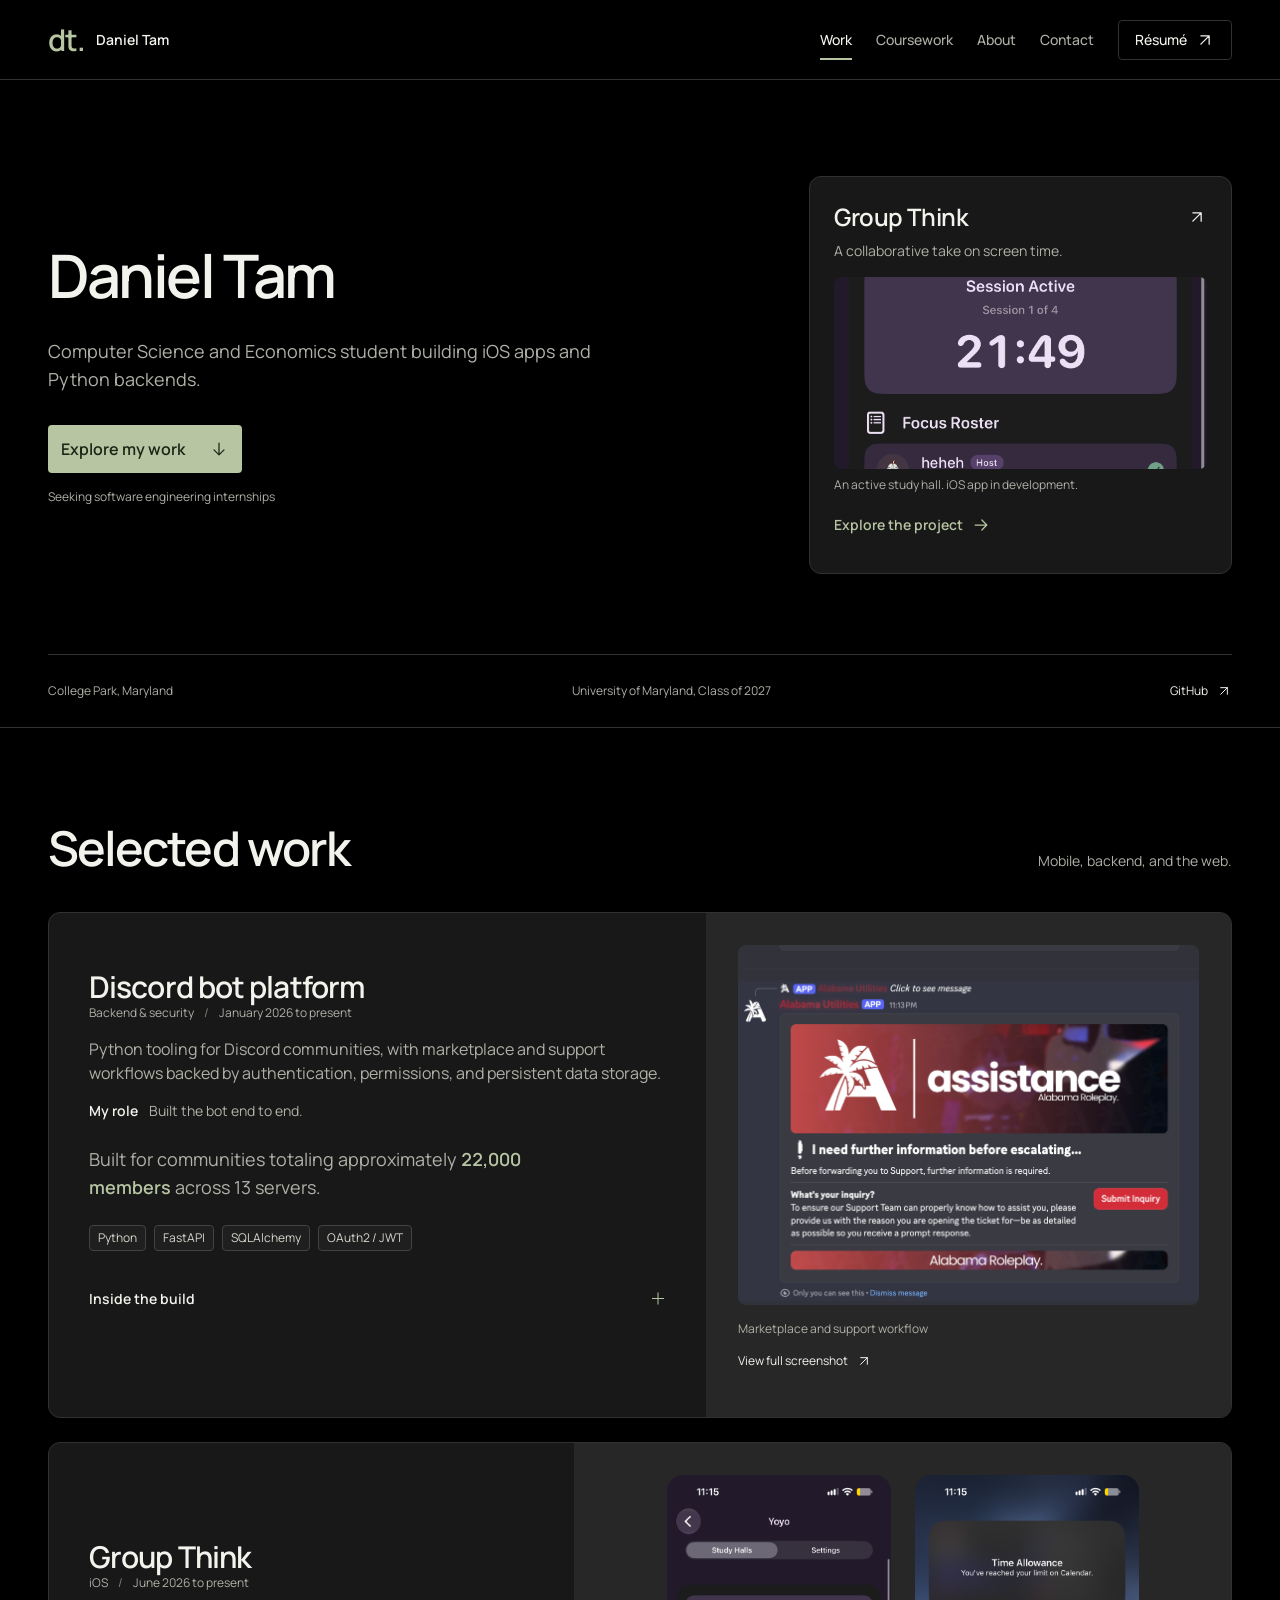
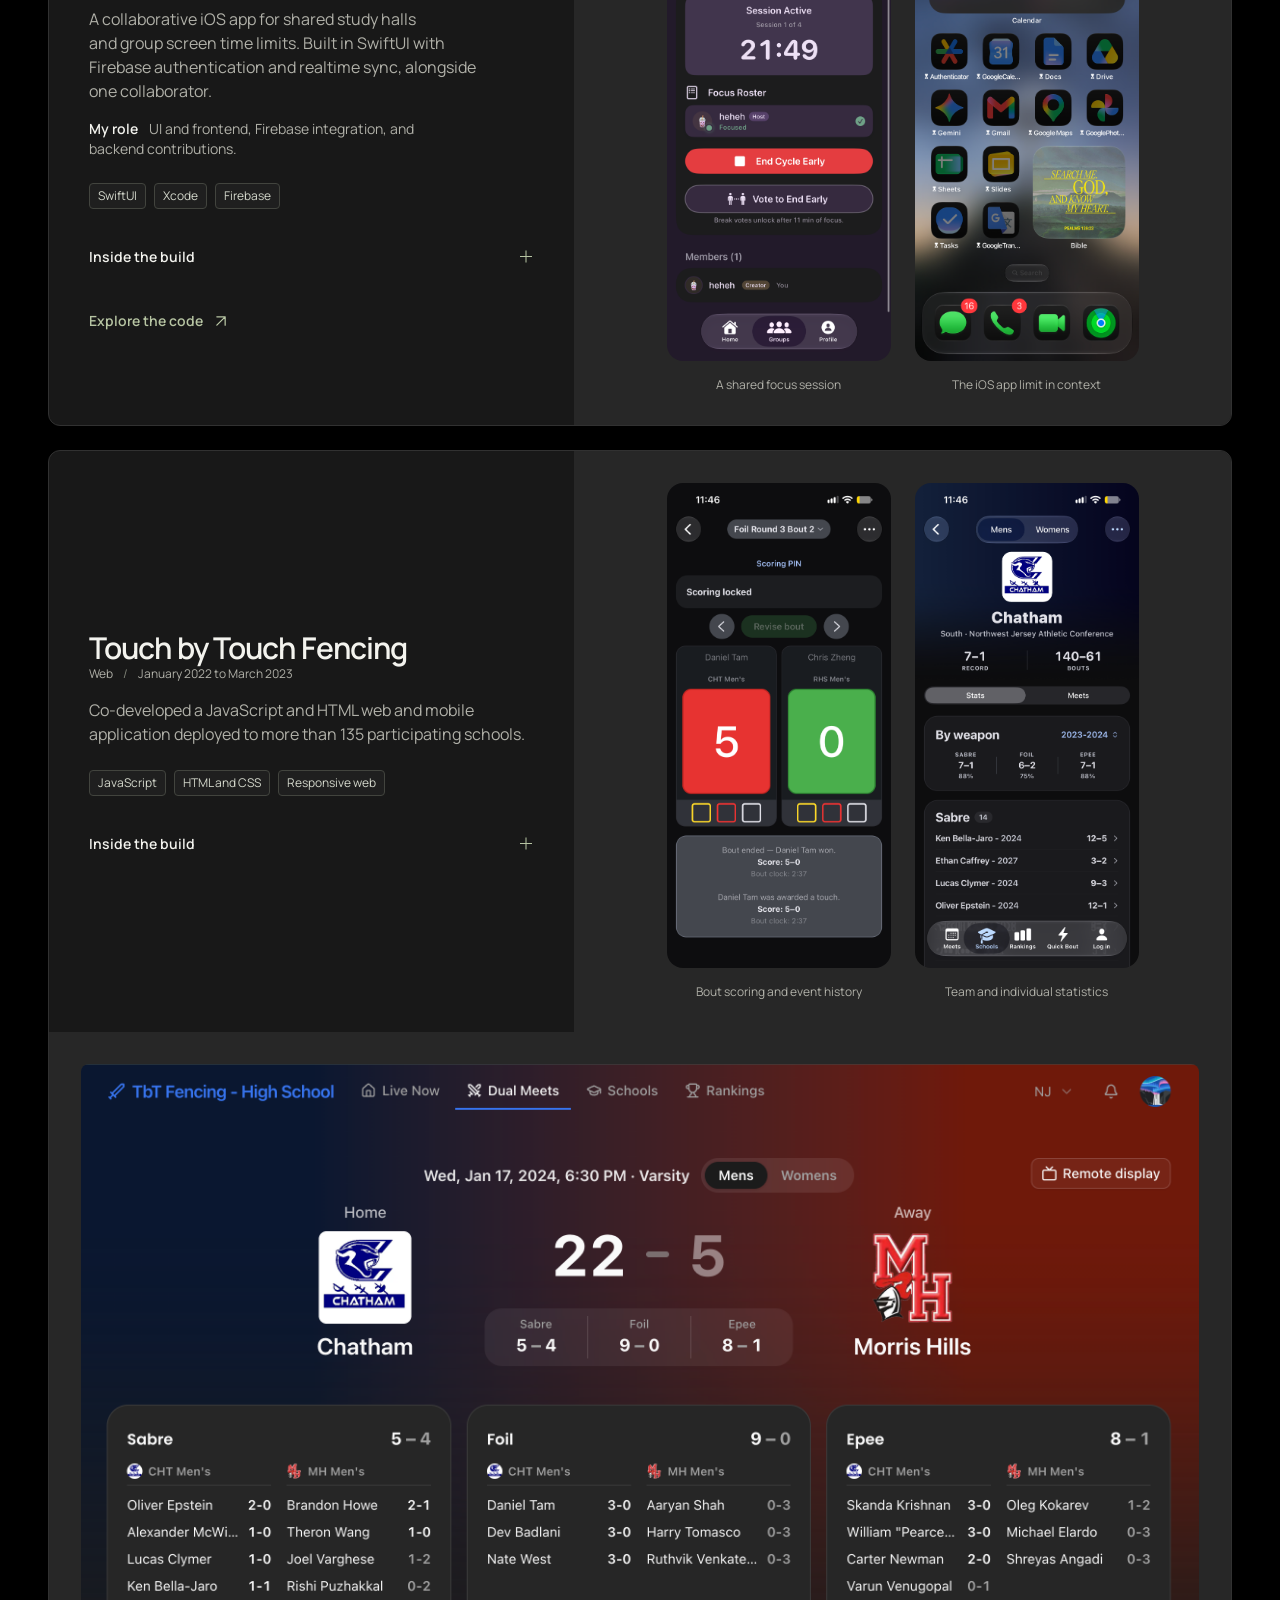
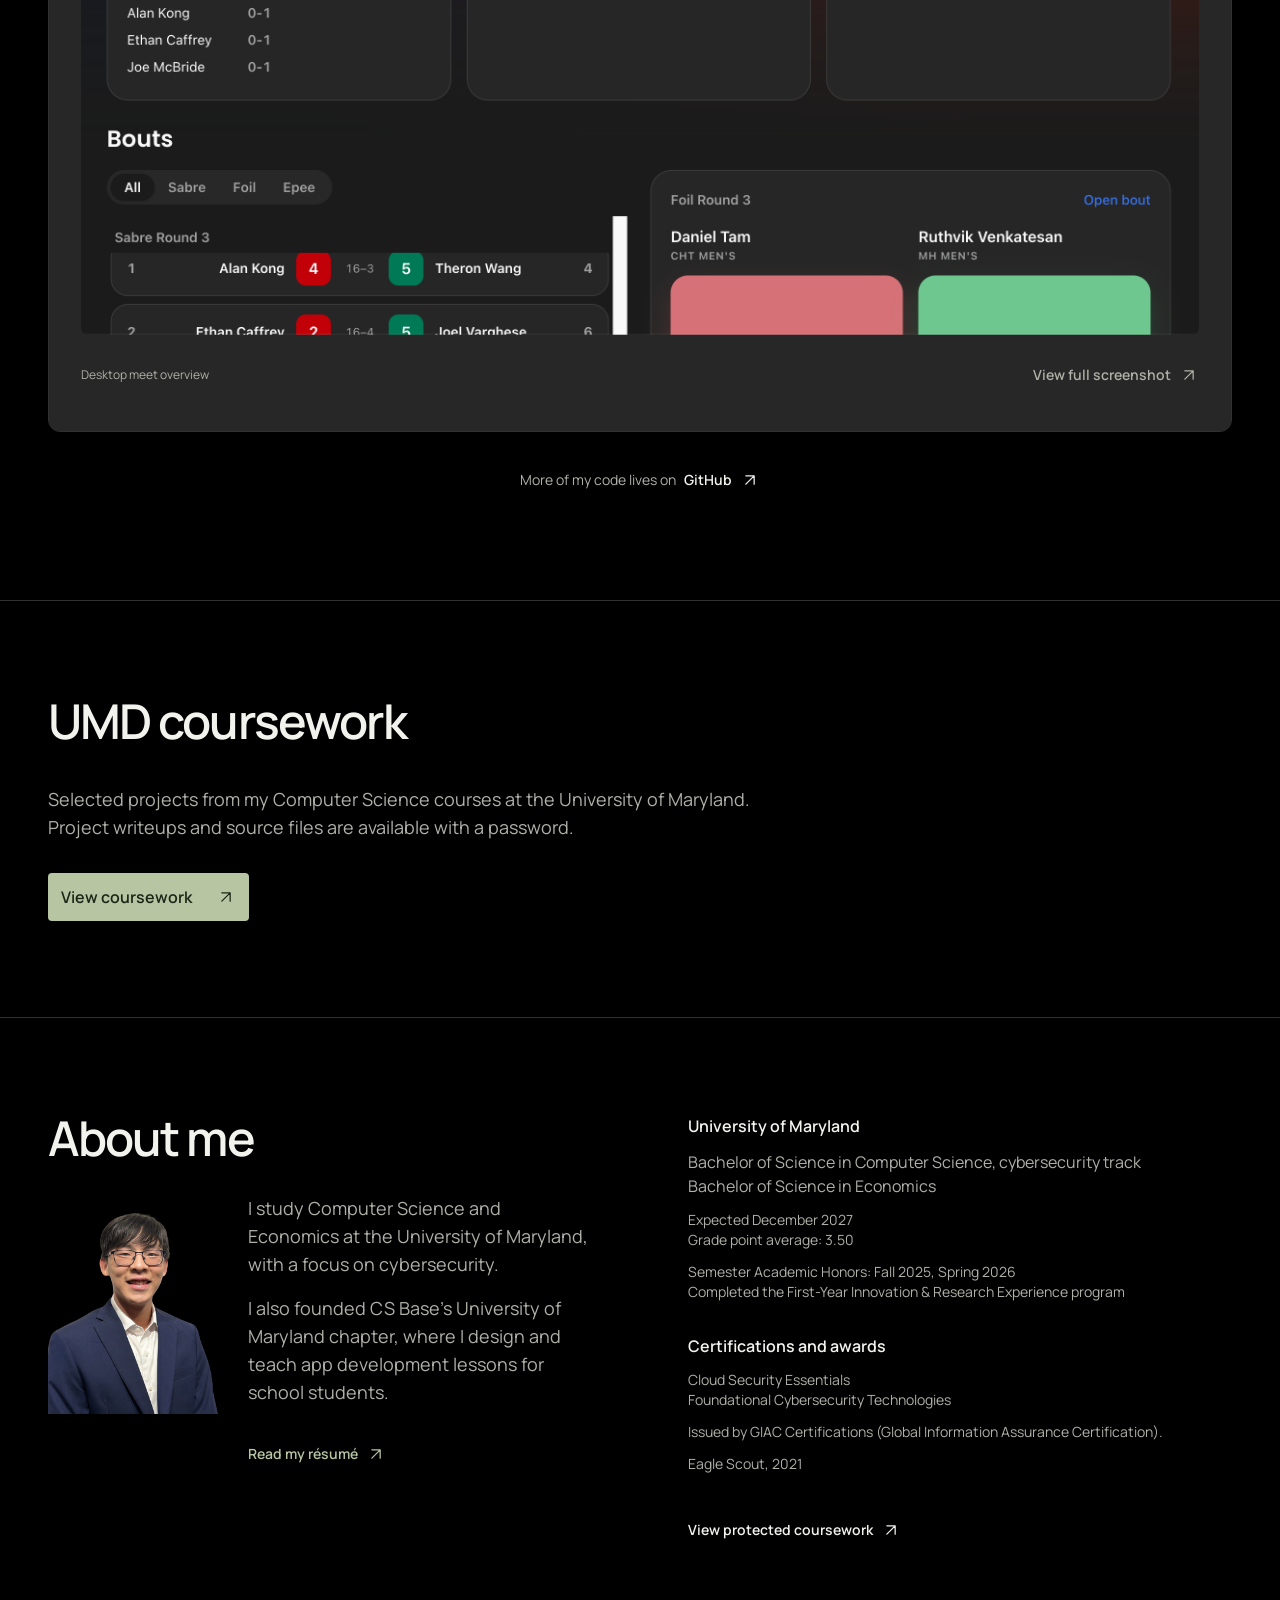
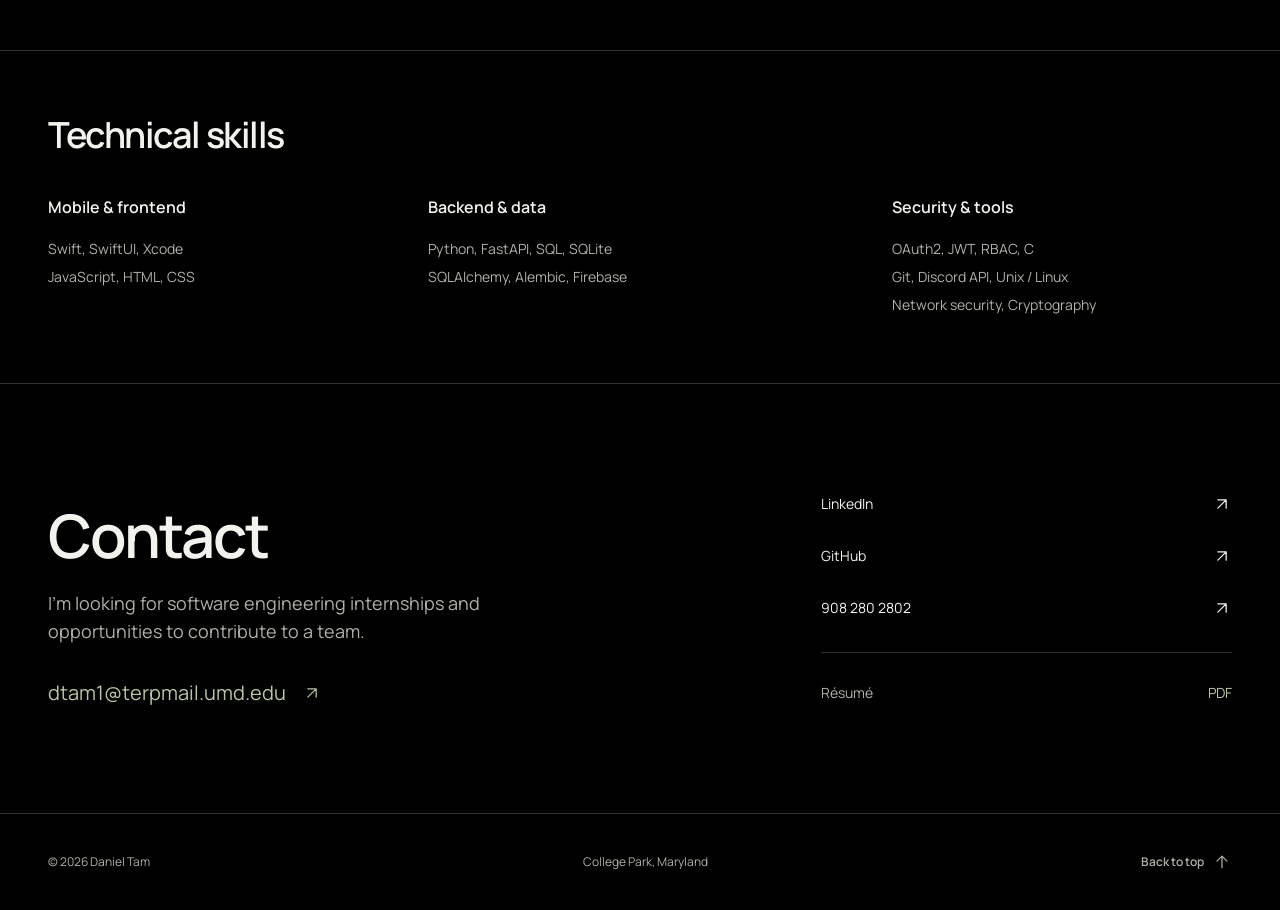
==== commit 253af52c: "Add scrolling coursework section to portfolio homepage" ====
--- a/index.html
+++ b/index.html
@@ -19,7 +19,7 @@
     <title>Daniel Tam | Software engineering portfolio</title>
     <link rel="icon" href="assets/favicon.svg" type="image/svg+xml" />
     <link rel="preload" href="assets/manrope-latin.woff2" as="font" type="font/woff2" crossorigin />
-    <link rel="stylesheet" href="styles.css?v=0da7e0aeb688" />
+    <link rel="stylesheet" href="styles.css?v=daec50170706" />
   </head>
   <body>
     <a class="skip-link" href="#main">Skip to content</a>
@@ -30,8 +30,8 @@
         <nav class="site-nav" id="site-nav" aria-label="Primary">
           <ul class="nav-list">
             <li><a href="#projects">Work</a></li>
+            <li><a href="#coursework">Coursework</a></li>
             <li><a href="#about">About</a></li>
-            <li><a href="coursework/">Coursework</a></li>
             <li><a href="#contact">Contact</a></li>
             <li><a class="nav-resume" href="assets/resume.pdf" target="_blank" rel="noopener noreferrer">Résumé <svg class="icon" aria-hidden="true" viewBox="0 0 24 24"><path d="M7 17 17 7M7 7h10v10" /></svg></a></li>
           </ul>
@@ -148,6 +148,13 @@
           <p class="projects-footer">More of my code lives on <a class="text-link" href="https://github.com/dtam27" target="_blank" rel="noopener noreferrer">GitHub <svg class="icon" aria-hidden="true" viewBox="0 0 24 24"><path d="M7 17 17 7M7 7h10v10" /></svg></a></p>
         </div>
       </section>
+      <section class="section coursework-section" id="coursework" aria-labelledby="coursework-heading">
+        <div class="wrap">
+          <div class="section-heading"><h2 id="coursework-heading">UMD coursework</h2></div>
+          <p class="coursework-summary">Selected projects from my Computer Science courses at the University of Maryland. Project writeups and source files are available with a password.</p>
+          <a class="button button-primary" href="coursework/">View coursework <svg class="icon" aria-hidden="true" viewBox="0 0 24 24"><path d="M7 17 17 7M7 7h10v10" /></svg></a>
+        </div>
+      </section>
       <section class="section about-section" id="about" aria-labelledby="about-heading">
         <div class="wrap about-layout">
           <div class="about-intro">
--- a/styles.css
+++ b/styles.css
@@ -1398,3 +1398,13 @@
 @media (max-width: 600px) {
   .desktop-shot { padding: 24px; }
 }
+
+.coursework-summary {
+  max-width: 65ch;
+  color: var(--muted);
+  font-size: 18px;
+  line-height: 28px;
+}
+@media (max-width: 600px) {
+  .coursework-summary { font-size: 16px; line-height: 24px; }
+}
